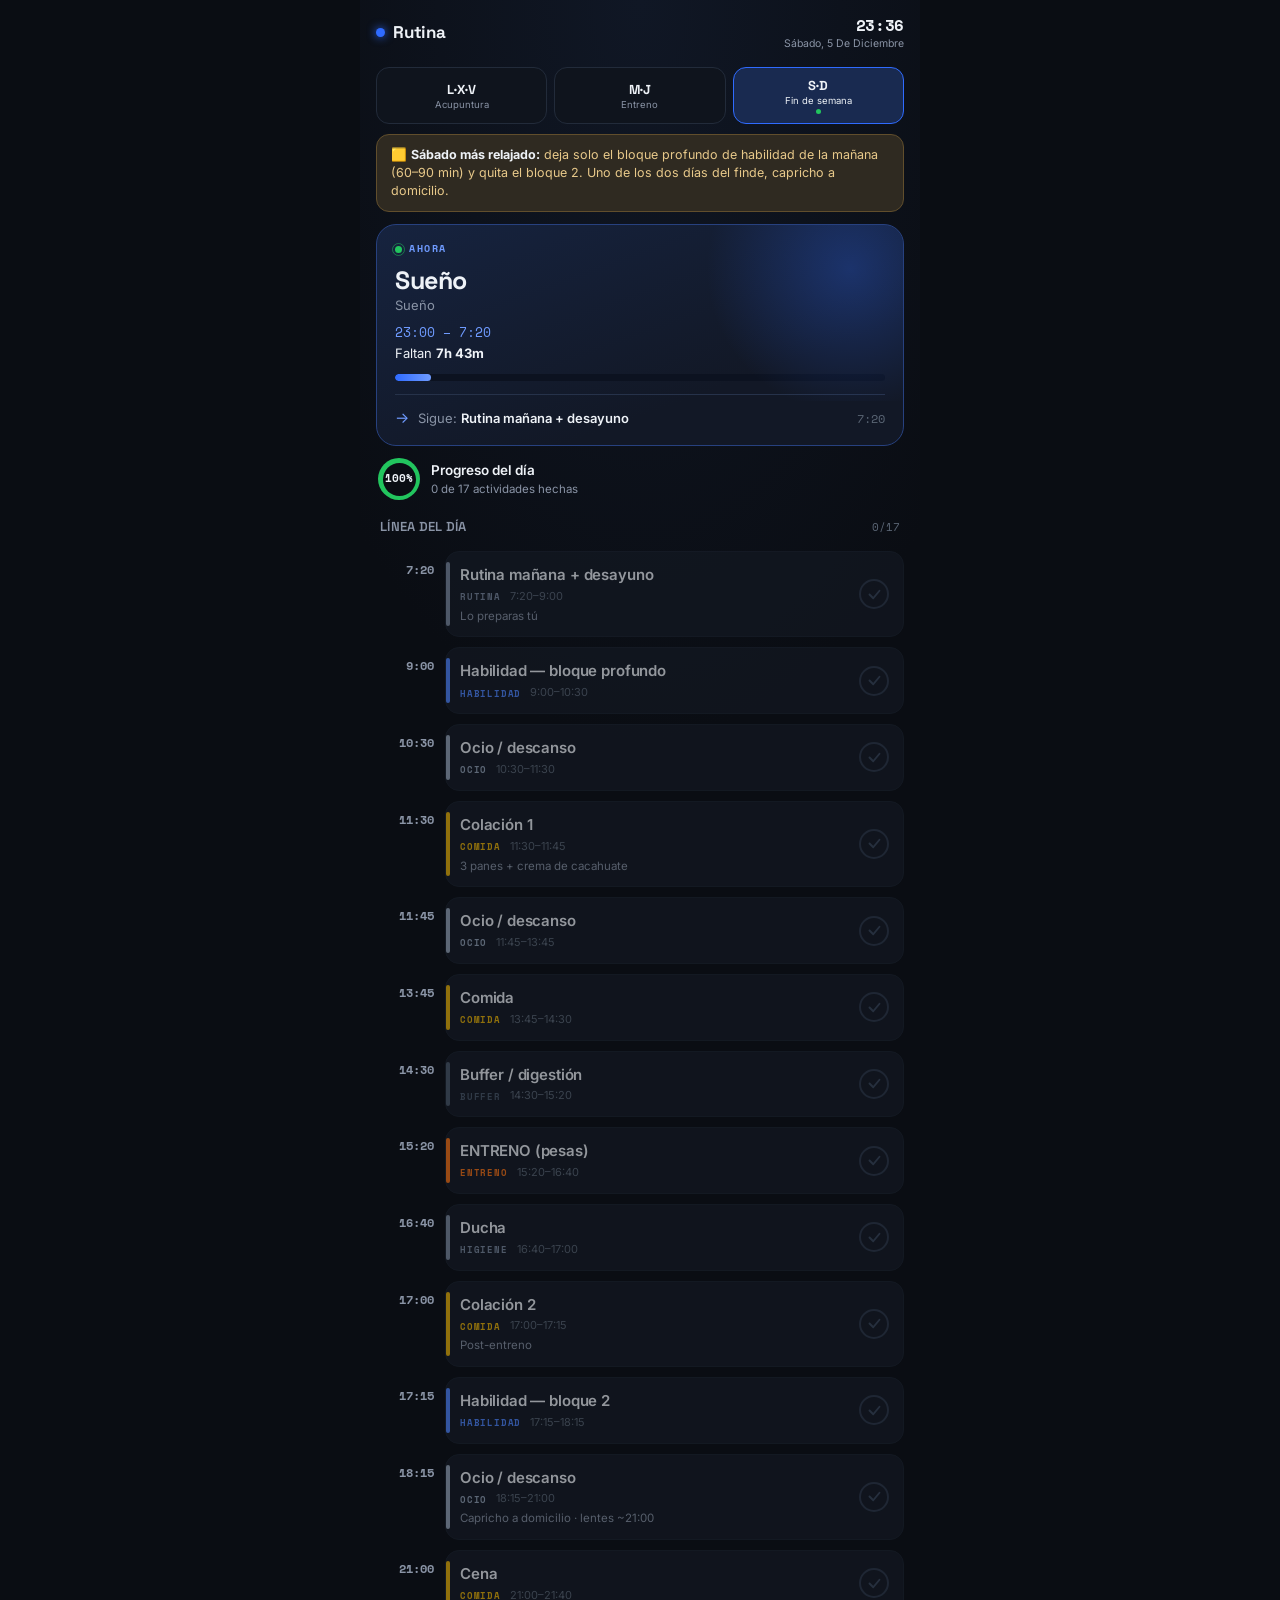
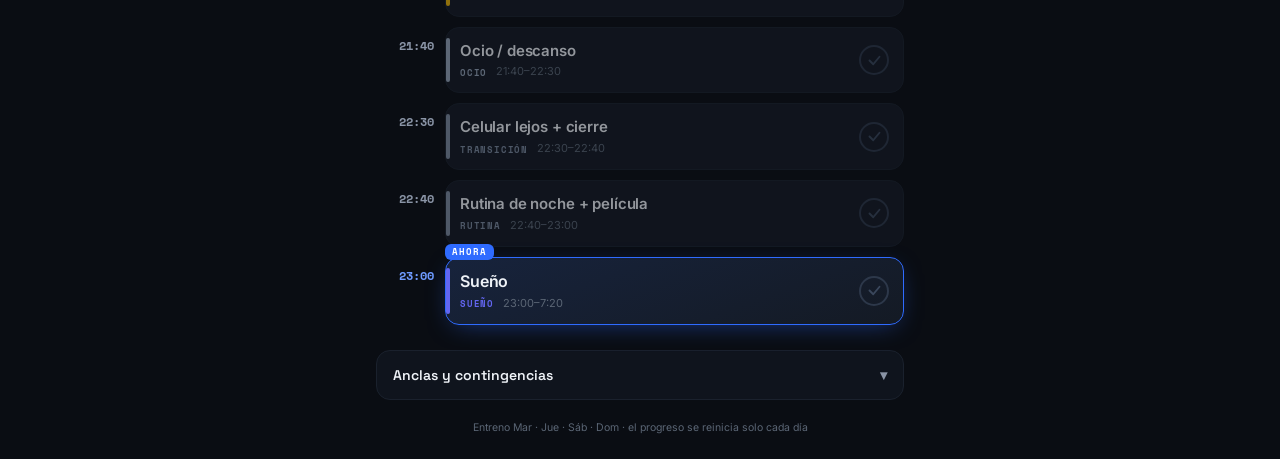
==== index.html @ c72812ec "Add files via upload" ====
<!DOCTYPE html>
<html lang="es">
<head>
<meta charset="UTF-8">
<meta name="viewport" content="width=device-width, initial-scale=1.0, viewport-fit=cover">
<title>Rutina de JP</title>
<link rel="manifest" href="manifest.json">
<meta name="theme-color" content="#0a0d13">
<meta name="apple-mobile-web-app-capable" content="yes">
<meta name="mobile-web-app-capable" content="yes">
<meta name="apple-mobile-web-app-status-bar-style" content="black-translucent">
<meta name="apple-mobile-web-app-title" content="Rutina">
<link rel="apple-touch-icon" href="icon-180.png">
<link rel="preconnect" href="https://fonts.googleapis.com">
<link rel="preconnect" href="https://fonts.gstatic.com" crossorigin>
<link href="https://fonts.googleapis.com/css2?family=Space+Grotesk:wght@500;600;700&family=Inter:wght@400;500;600;700&family=Space+Mono:wght@700&display=swap" rel="stylesheet">
<style>
  :root{
    --bg:#0a0d13; --bg2:#0c1017; --card:#141a24; --card2:#0f141d; --line:#222b3a; --line2:#1a212d;
    --txt:#eef2f7; --muted:#8a94a6; --faint:#5b6675;
    --blue:#2f6bff; --blue-soft:#6f9bff; --green:#22c55e; --amber:#f59e0b;
    --hab:#4f86ff; --ent:#f97316; --sal:#14b8a6; --com:#eab308;
    --rut:#7c8aa0; --oci:#94a3b8; --buf:#4a586b; --esc:#0ea5e9; --sue:#6366f1;
    --accent:var(--blue);
  }
  *{box-sizing:border-box;margin:0;padding:0;-webkit-tap-highlight-color:transparent}
  html,body{background:var(--bg)}
  body{
    font-family:'Inter',system-ui,-apple-system,sans-serif;color:var(--txt);
    line-height:1.45;-webkit-font-smoothing:antialiased;
    padding:env(safe-area-inset-top) 0 calc(24px + env(safe-area-inset-bottom));
    max-width:560px;margin:0 auto;min-height:100vh;
    background:radial-gradient(120% 60% at 50% 0%, #101725 0%, var(--bg) 60%);
  }
  .pad{padding:0 16px}

  header{padding:14px 16px 8px;display:flex;align-items:center;justify-content:space-between}
  .title{font-family:'Space Grotesk',sans-serif;font-weight:700;font-size:17px;letter-spacing:-.01em;display:flex;align-items:center;gap:8px}
  .title .mk{width:9px;height:9px;border-radius:50%;background:var(--blue);box-shadow:0 0 10px var(--blue)}
  .datebox{text-align:right}
  .datebox .clock{font-family:'Space Mono',monospace;font-size:16px;font-weight:700;letter-spacing:-.02em}
  .datebox .date{font-size:10.5px;color:var(--muted);text-transform:capitalize;margin-top:-1px}

  .tabs{display:flex;gap:7px;margin:8px 0 4px}
  .tab{flex:1;cursor:pointer;border:1px solid var(--line);background:var(--card2);color:var(--muted);
    border-radius:13px;padding:9px 6px;text-align:center;font-family:inherit;transition:.16s}
  .tab .d{font-family:'Space Grotesk',sans-serif;font-weight:700;font-size:13px;color:var(--txt)}
  .tab .f{font-size:9.5px;margin-top:1px;line-height:1.2}
  .tab[aria-selected="true"]{background:color-mix(in srgb,var(--accent) 20%,var(--card));border-color:var(--accent);color:var(--txt)}
  .tab:active{transform:scale(.97)}
  .todaydot{display:none;width:5px;height:5px;border-radius:50%;background:var(--green);margin:2px auto 0}
  .tab.is-today .todaydot{display:block}

  .hoybtn{display:none;width:100%;margin-top:8px;border:1px solid var(--accent);background:transparent;
    color:var(--blue-soft);border-radius:11px;padding:9px;font-family:inherit;font-weight:600;font-size:13px;cursor:pointer}
  .hoybtn.show{display:block}

  .hero{margin:12px 0 6px;background:linear-gradient(160deg,#16233f 0%,#121826 70%);
    border:1px solid color-mix(in srgb,var(--accent) 35%,var(--line));border-radius:20px;padding:17px 18px 16px;
    position:relative;overflow:hidden}
  .hero::before{content:'';position:absolute;top:-40%;right:-20%;width:60%;height:120%;
    background:radial-gradient(circle,color-mix(in srgb,var(--accent) 30%,transparent),transparent 70%);pointer-events:none}
  .hero .lab{font-family:'Space Mono',monospace;font-size:10px;font-weight:700;letter-spacing:.16em;color:var(--blue-soft);display:flex;align-items:center;gap:7px}
  .hero .lab .live{width:7px;height:7px;border-radius:50%;background:var(--green);position:relative}
  .hero .lab .live::after{content:'';position:absolute;inset:-3px;border-radius:50%;border:1.5px solid var(--green);opacity:.5;animation:pl 2s ease-out infinite}
  @keyframes pl{0%{transform:scale(.6);opacity:.6}100%{transform:scale(1.7);opacity:0}}
  .hero .act{font-family:'Space Grotesk',sans-serif;font-weight:700;font-size:25px;line-height:1.12;margin:9px 0 2px;letter-spacing:-.02em}
  .hero .sub{font-size:13px;color:var(--muted)}
  .hero .rng{font-family:'Space Mono',monospace;font-size:12.5px;color:var(--blue-soft);margin-top:9px}
  .hero .count{font-size:13px;color:var(--txt);margin-top:2px}
  .hero .count b{font-weight:700}
  .barwrap{height:7px;background:#0c1220;border-radius:6px;margin-top:12px;overflow:hidden}
  .bar{height:100%;background:linear-gradient(90deg,var(--blue),var(--blue-soft));border-radius:6px;width:0;transition:width .6s ease}
  .hero .next{margin-top:13px;padding-top:12px;border-top:1px solid #26324a;display:flex;align-items:center;gap:9px}
  .hero .next .ic{font-size:15px;color:var(--blue-soft)}
  .hero .next .txt{font-size:13px;color:var(--muted);flex:1}
  .hero .next .txt b{color:var(--txt);font-weight:600}
  .hero .next .nt{font-family:'Space Mono',monospace;font-size:12px;color:var(--faint)}

  .dayprog{display:flex;align-items:center;gap:11px;margin:12px 2px 4px}
  .dayprog .ring{--p:0;width:42px;height:42px;border-radius:50%;flex:none;
    background:conic-gradient(var(--green) calc(var(--p)*1%), #1a2130 0);display:grid;place-items:center}
  .dayprog .ring i{width:33px;height:33px;border-radius:50%;background:var(--bg);display:grid;place-items:center;
    font-family:'Space Mono',monospace;font-size:11px;font-weight:700;font-style:normal;color:var(--txt)}
  .dayprog .info .t{font-weight:600;font-size:13.5px}
  .dayprog .info .s{font-size:11.5px;color:var(--muted)}

  .sec{display:flex;align-items:center;justify-content:space-between;margin:18px 4px 9px}
  .sec h2{font-family:'Space Grotesk',sans-serif;font-size:13px;font-weight:600;letter-spacing:.02em;color:var(--muted);text-transform:uppercase}
  .sec .cnt{font-family:'Space Mono',monospace;font-size:11px;color:var(--faint)}

  .tl{position:relative;padding-left:6px}
  .item{display:grid;grid-template-columns:52px 1fr;gap:11px;align-items:stretch;position:relative}
  .item .tcol{text-align:right;padding-top:15px}
  .item .tcol .s{font-family:'Space Mono',monospace;font-size:12px;color:var(--muted);font-weight:700}
  .card{position:relative;background:var(--card);border:1px solid var(--line2);border-radius:14px;
    padding:12px 14px;margin:5px 0;display:flex;align-items:center;gap:12px;transition:.18s}
  .card .stripe{position:absolute;left:0;top:10px;bottom:10px;width:3.5px;border-radius:3px;background:var(--catc)}
  .card .body{flex:1;min-width:0}
  .card .a{font-weight:600;font-size:15px;letter-spacing:-.01em}
  .card .m{display:flex;gap:9px;align-items:center;margin-top:3px}
  .card .ty{font-family:'Space Mono',monospace;font-size:9px;font-weight:700;letter-spacing:.09em;text-transform:uppercase;color:var(--catc)}
  .card .du{font-size:11px;color:var(--faint)}
  .card .sb{font-size:11.5px;color:var(--muted);margin-top:3px}
  .chk{width:30px;height:30px;border-radius:50%;border:2px solid #2d384a;flex:none;cursor:pointer;
    display:grid;place-items:center;transition:.16s;background:transparent}
  .chk svg{width:15px;height:15px;stroke:#3a475c;fill:none;stroke-width:3;stroke-linecap:round;stroke-linejoin:round;transition:.16s}
  .chk:active{transform:scale(.88)}

  .item.past .card{opacity:.6}
  .item.current .card{border-color:var(--accent);background:linear-gradient(160deg,#17233c,var(--card));
    box-shadow:0 6px 26px -10px color-mix(in srgb,var(--accent) 60%,transparent)}
  .item.current .tcol .s{color:var(--blue-soft)}
  .item.current .card .a{font-size:16px}
  .item.done .chk{background:var(--green);border-color:var(--green)}
  .item.done .chk svg{stroke:#05230f}
  .item.done .card .a{color:var(--muted);text-decoration:line-through;text-decoration-color:#3a4658}
  .item.done .card{border-color:color-mix(in srgb,var(--green) 25%,var(--line2))}

  .badge-now{position:absolute;top:-8px;left:52px;transform:translateX(11px);
    font-family:'Space Mono',monospace;font-size:8.5px;font-weight:700;letter-spacing:.12em;
    color:#fff;background:var(--accent);padding:2px 7px;border-radius:6px;z-index:3}

  .note{display:none;background:color-mix(in srgb,var(--amber) 12%,var(--card));border:1px solid color-mix(in srgb,var(--amber) 30%,var(--line));
    border-radius:13px;padding:11px 14px;font-size:12.5px;color:#e8c98a;margin:10px 0 2px}
  .note b{color:var(--txt)}

  details{margin-top:20px;background:var(--card2);border:1px solid var(--line2);border-radius:14px;overflow:hidden}
  summary{cursor:pointer;padding:14px 16px;font-family:'Space Grotesk',sans-serif;font-weight:600;font-size:14px;
    list-style:none;display:flex;justify-content:space-between;align-items:center}
  summary::-webkit-details-marker{display:none}
  summary .cr{color:var(--muted);transition:.2s}
  details[open] summary .cr{transform:rotate(180deg)}
  .rb{padding:2px 16px 16px;border-top:1px solid var(--line2)}
  .rb h4{font-size:11px;text-transform:uppercase;letter-spacing:.05em;color:var(--faint);margin:13px 0 7px}
  .rb li{font-size:12.5px;color:var(--muted);margin:0 0 6px 15px;line-height:1.5}
  .rb li b{color:var(--txt);font-weight:600}
  .legend{display:flex;flex-wrap:wrap;gap:7px 13px;padding:12px 2px 2px}
  .legend span{display:flex;align-items:center;gap:6px;font-size:11px;color:var(--muted)}
  .legend i{width:9px;height:9px;border-radius:3px}

  footer{text-align:center;color:var(--faint);font-size:10.5px;margin-top:20px;padding:0 16px}

  @media(prefers-reduced-motion:reduce){*{animation:none!important;transition:none!important}}
</style>
</head>
<body>

<header>
  <div class="title"><span class="mk"></span>Rutina</div>
  <div class="datebox"><div class="clock" id="clock">--:--</div><div class="date" id="date">—</div></div>
</header>

<div class="pad">
  <div class="tabs" id="tabs"></div>
  <button class="hoybtn" id="hoybtn">← Volver a hoy</button>

  <div class="note" id="note">🟨 <b>Sábado más relajado:</b> deja solo el bloque profundo de habilidad de la mañana (60–90 min) y quita el bloque 2. Uno de los dos días del finde, capricho a domicilio.</div>

  <div class="hero" id="hero">
    <div class="lab"><span class="live"></span> AHORA</div>
    <div class="act" id="hAct">—</div>
    <div class="sub" id="hSub"></div>
    <div class="rng" id="hRng"></div>
    <div class="count" id="hCount"></div>
    <div class="barwrap"><div class="bar" id="hBar"></div></div>
    <div class="next" id="hNext"><span class="ic">→</span><div class="txt"></div><div class="nt"></div></div>
  </div>

  <div class="dayprog" id="dayprog">
    <div class="ring" id="dpRing"><i id="dpPct">0%</i></div>
    <div class="info"><div class="t" id="dpTitle">Progreso del día</div><div class="s" id="dpSub"></div></div>
  </div>

  <div class="sec"><h2>Línea del día</h2><span class="cnt" id="secCnt"></span></div>
  <div class="tl" id="tl"></div>

  <details>
    <summary>Anclas y contingencias <span class="cr">▾</span></summary>
    <div class="rb">
      <h4>Anclas duras</h4>
      <ul>
        <li>Despertar <b>7:20</b> · Dormido <b>~23:00</b></li>
        <li>Fisio <b>L–V 15:00</b> · Acupuntura <b>L/X/V ~17–19:30</b></li>
        <li><b>Lunes al despertar:</b> pesaje en ayunas antes del agua → Excel</li>
        <li>Lentes rojos ~21:00 · celular lejos 22:30</li>
      </ul>
      <h4>Si algo sale mal</h4>
      <ul>
        <li><b>Tarde 30 min:</b> recorta ocio, nunca el bloque profundo.</li>
        <li><b>Algo se alarga:</b> buffers → ocio → jamás comida ni sueño.</li>
        <li><b>Pierdes 1 h:</b> salva comidas, fisio/acupuntura y 60 min de habilidad.</li>
        <li><b>Muy cansado:</b> anclas + comidas + 1 bloque corto; el entreno se salta, la fisio no.</li>
      </ul>
      <div class="legend" id="legend"></div>
    </div>
  </details>

  <footer>Entreno Mar · Jue · Sáb · Dom · el progreso se reinicia solo cada día</footer>
</div>

<script>
const CAT={
  rutina:{c:'var(--rut)',l:'Rutina'}, higiene:{c:'var(--rut)',l:'Higiene'},
  comida:{c:'var(--com)',l:'Comida'}, habilidad:{c:'var(--hab)',l:'Habilidad'},
  fisica:{c:'var(--sal)',l:'Físico'}, fisio:{c:'var(--sal)',l:'Fisio'},
  salud:{c:'var(--sal)',l:'Salud'}, traslado:{c:'var(--sal)',l:'Traslado'},
  entreno:{c:'var(--ent)',l:'Entreno'}, ocio:{c:'var(--oci)',l:'Ocio'},
  buffer:{c:'var(--buf)',l:'Buffer'}, escuela:{c:'var(--esc)',l:'Escuela'},
  transicion:{c:'var(--rut)',l:'Transición'}, sueno:{c:'var(--sue)',l:'Sueño'}
};
const LEG=['habilidad','entreno','fisio','comida','ocio','rutina','sueno'];

const DAYS={
 A:{label:'L·X·V',focus:'Acupuntura',accent:'#2f6bff',wd:[1,3,5],blocks:[
   ['7:20','7:30','Bloque 1 mañana','rutina','Ropa, agua, pastilla, gotas'],
   ['7:30','7:40','Baño','rutina','Dientes, necesidades'],
   ['7:40','8:20','Creatina + desayuno','comida'],
   ['8:20','8:50','Ducha + aseo','higiene'],
   ['8:50','9:00','Buffer de arranque','buffer'],
   ['9:00','10:30','Habilidad — bloque profundo','habilidad','Tu mejor hora mental'],
   ['10:30','10:45','Caminadora + agua','fisica'],
   ['10:45','11:30','Habilidad — bloque 2 / escuela','habilidad'],
   ['11:30','11:45','Colación 1','comida','3 panes + crema de cacahuate'],
   ['11:45','13:00','Escuela · o Ocio','escuela'],
   ['13:00','14:45','Ocio / descanso','ocio'],
   ['14:45','15:00','Buffer / prep fisio','buffer'],
   ['15:00','16:00','Fisioterapia','fisio'],
   ['16:00','16:40','Comida principal','comida','Antes de salir'],
   ['16:40','17:00','Buffer / prep salida','buffer'],
   ['17:00','18:00','Traslado ida','traslado'],
   ['18:00','18:30','Acupuntura','salud'],
   ['18:30','19:30','Traslado regreso','traslado'],
   ['19:30','19:45','Colación 2','comida','Post-acupuntura'],
   ['19:45','21:00','Ocio / descanso','ocio'],
   ['21:00','21:40','Cena','comida','Lentes rojos ~21:00'],
   ['21:40','22:30','Ocio / descanso','ocio'],
   ['22:30','22:40','Celular lejos + cierre','transicion'],
   ['22:40','23:00','Rutina de noche + película','rutina'],
   ['23:00','7:20','Sueño','sueno'],
 ]},
 B:{label:'M·J',focus:'Entreno',accent:'#2f6bff',wd:[2,4],blocks:[
   ['7:20','7:30','Bloque 1 mañana','rutina','Ropa, agua, pastilla, gotas'],
   ['7:30','7:40','Baño','rutina','Dientes, necesidades'],
   ['7:40','8:20','Creatina + desayuno','comida'],
   ['8:20','8:50','Ducha + aseo','higiene'],
   ['8:50','9:00','Buffer de arranque','buffer'],
   ['9:00','10:30','Habilidad — bloque profundo','habilidad','Tu mejor hora mental'],
   ['10:30','11:30','Ocio / descanso','ocio'],
   ['11:30','11:45','Colación 1','comida','3 panes + crema de cacahuate'],
   ['11:45','13:00','Escuela · o Ocio','escuela'],
   ['13:00','14:45','Ocio / descanso','ocio'],
   ['14:45','15:00','Buffer / prep fisio','buffer'],
   ['15:00','16:00','Fisioterapia','fisio'],
   ['16:00','16:40','Comida principal','comida'],
   ['16:40','17:20','Buffer / digestión','buffer','Gap pre-entreno'],
   ['17:20','18:40','ENTRENO (pesas)','entreno'],
   ['18:40','19:00','Ducha post-entreno','higiene'],
   ['19:00','19:15','Colación 2','comida','Post-entreno'],
   ['19:15','20:15','Habilidad — bloque 2','habilidad'],
   ['20:15','21:00','Ocio / descanso','ocio','Lentes rojos ~21:00'],
   ['21:00','21:40','Cena','comida'],
   ['21:40','22:30','Ocio / descanso','ocio'],
   ['22:30','22:40','Celular lejos + cierre','transicion'],
   ['22:40','23:00','Rutina de noche + película','rutina'],
   ['23:00','7:20','Sueño','sueno'],
 ]},
 C:{label:'S·D',focus:'Fin de semana',accent:'#2f6bff',wd:[6,0],blocks:[
   ['7:20','9:00','Rutina mañana + desayuno','rutina','Lo preparas tú'],
   ['9:00','10:30','Habilidad — bloque profundo','habilidad'],
   ['10:30','11:30','Ocio / descanso','ocio'],
   ['11:30','11:45','Colación 1','comida','3 panes + crema de cacahuate'],
   ['11:45','13:45','Ocio / descanso','ocio'],
   ['13:45','14:30','Comida','comida'],
   ['14:30','15:20','Buffer / digestión','buffer'],
   ['15:20','16:40','ENTRENO (pesas)','entreno'],
   ['16:40','17:00','Ducha','higiene'],
   ['17:00','17:15','Colación 2','comida','Post-entreno'],
   ['17:15','18:15','Habilidad — bloque 2','habilidad'],
   ['18:15','21:00','Ocio / descanso','ocio','Capricho a domicilio · lentes ~21:00'],
   ['21:00','21:40','Cena','comida'],
   ['21:40','22:30','Ocio / descanso','ocio'],
   ['22:30','22:40','Celular lejos + cierre','transicion'],
   ['22:40','23:00','Rutina de noche + película','rutina'],
   ['23:00','7:20','Sueño','sueno'],
 ]},
};

const $=s=>document.querySelector(s);
const toMin=t=>{const[h,m]=t.split(':').map(Number);return h*60+m;};
const pad=n=>String(n).padStart(2,'0');
function dateKey(){const n=new Date();return n.getFullYear()+'-'+pad(n.getMonth()+1)+'-'+pad(n.getDate());}
function todayType(){const wd=new Date().getDay();for(const k in DAYS)if(DAYS[k].wd.includes(wd))return k;return 'A';}

let activeType=todayType();
let done=loadDone();

function loadDone(){
  try{const raw=localStorage.getItem('rutina_done');if(!raw)return{d:dateKey(),set:{}};
    const o=JSON.parse(raw);if(o.d!==dateKey())return{d:dateKey(),set:{}};return o;}
  catch(e){return{d:dateKey(),set:{}};}
}
function saveDone(){try{localStorage.setItem('rutina_done',JSON.stringify(done));}catch(e){}}
function isDone(i){return done.d===dateKey()&&done.set[activeType]&&done.set[activeType].includes(i);}
function toggle(i){
  if(activeType!==todayType())return;
  if(done.d!==dateKey())done={d:dateKey(),set:{}};
  if(!done.set[activeType])done.set[activeType]=[];
  const a=done.set[activeType],p=a.indexOf(i);
  if(p>-1)a.splice(p,1);else a.push(i);
  saveDone();render();
}

function nowMin(){const n=new Date();return n.getHours()*60+n.getMinutes()+n.getSeconds()/60;}
function curIdx(blocks){
  const now=nowMin();
  for(let i=0;i<blocks.length;i++){
    let s=toMin(blocks[i][0]),e=toMin(blocks[i][1]);
    if(e<=s){if(now>=s||now<e)return i;}
    else if(now>=s&&now<e)return i;
  }return -1;
}
function durTxt(mins){
  mins=Math.max(0,Math.round(mins));
  const h=Math.floor(mins/60),m=mins%60;
  if(h>0)return `${h}h ${pad(m)}m`;return `${m} min`;
}

const tabsEl=$('#tabs');
Object.entries(DAYS).forEach(([k,d])=>{
  const b=document.createElement('button');
  b.className='tab'+(k===todayType()?' is-today':'');
  b.setAttribute('role','tab');b.dataset.k=k;
  b.innerHTML=`<div class="d">${d.label}</div><div class="f">${d.focus}</div><div class="todaydot"></div>`;
  b.onclick=()=>{activeType=k;render();};
  tabsEl.appendChild(b);
});
$('#hoybtn').onclick=()=>{activeType=todayType();render();};
const legEl=$('#legend');
LEG.forEach(c=>{const s=document.createElement('span');s.innerHTML=`<i style="background:${CAT[c].c}"></i>${CAT[c].l}`;legEl.appendChild(s);});

function render(){
  const d=DAYS[activeType];
  document.documentElement.style.setProperty('--accent',d.accent);
  document.querySelectorAll('.tab').forEach(t=>t.setAttribute('aria-selected',t.dataset.k===activeType));
  $('#note').style.display=activeType==='C'?'block':'none';
  $('#hoybtn').classList.toggle('show',activeType!==todayType());

  const isToday=activeType===todayType();
  const cur=isToday?curIdx(d.blocks):-1;

  if(cur>-1){
    const b=d.blocks[cur];const s=toMin(b[0]),e=toMin(b[1]);
    let end=e; if(e<=s)end=e+1440; let now=nowMin(); if(now<s)now+=1440;
    const left=end-now, total=end-s, prog=Math.min(100,Math.max(0,(now-s)/total*100));
    $('#hAct').textContent=b[2];
    $('#hSub').textContent=b[4]||CAT[b[3]].l;
    $('#hRng').textContent=`${b[0]} – ${b[1]}`;
    $('#hCount').innerHTML=`Faltan <b>${durTxt(left)}</b>`;
    $('#hBar').style.width=prog+'%';
    const nx=d.blocks[cur+1]||d.blocks[0];
    $('#hNext').querySelector('.txt').innerHTML=`Sigue: <b>${nx[2]}</b>`;
    $('#hNext').querySelector('.nt').textContent=nx[0];
  } else {
    $('#hAct').textContent='Vista previa';
    $('#hSub').textContent='Estás viendo otro día';
    $('#hRng').textContent='';$('#hCount').textContent='';$('#hBar').style.width='0%';
    $('#hNext').querySelector('.txt').innerHTML=`Toca <b>Volver a hoy</b> para tu día actual`;
    $('#hNext').querySelector('.nt').textContent='';
  }

  const wake=toMin('7:20'),sleep=toMin('23:00');
  let elapsed=0;
  if(isToday){const nm=nowMin();elapsed=nm<wake?0:nm>sleep?100:(nm-wake)/(sleep-wake)*100;}
  const doneArr=(isToday&&done.set[activeType])?done.set[activeType]:[];
  const total=d.blocks.length;
  $('#dpRing').style.setProperty('--p',Math.round(elapsed));
  $('#dpPct').textContent=Math.round(elapsed)+'%';
  if(isToday){
    $('#dpTitle').textContent='Progreso del día';
    $('#dpSub').textContent=`${doneArr.length} de ${total} actividades hechas`;
    $('#dayprog').style.display='flex';
  } else {$('#dayprog').style.display='none';}

  $('#secCnt').textContent=isToday?`${doneArr.length}/${total}`:'';
  const tl=$('#tl');tl.innerHTML='';
  d.blocks.forEach((b,i)=>{
    const [s,e,act,cat,sub]=b;
    const it=document.createElement('div');
    const cls=['item'];
    if(cur===i)cls.push('current');
    if(cur>-1&&i<cur)cls.push('past');
    if(isToday&&isDone(i))cls.push('done');
    it.className=cls.join(' ');
    const checkHtml=isToday?`<button class="chk" aria-label="Completar" onclick="toggle(${i})"><svg viewBox="0 0 24 24"><polyline points="4 12 10 18 20 6"/></svg></button>`:'';
    it.innerHTML=`
      ${cur===i?'<span class="badge-now">AHORA</span>':''}
      <div class="tcol"><div class="s">${s}</div></div>
      <div class="card" style="--catc:${CAT[cat].c}">
        <span class="stripe"></span>
        <div class="body">
          <div class="a">${act}</div>
          <div class="m"><span class="ty">${CAT[cat].l}</span><span class="du">${s}–${e}</span></div>
          ${sub?`<div class="sb">${sub}</div>`:''}
        </div>
        ${checkHtml}
      </div>`;
    tl.appendChild(it);
  });
}

function tick(){
  const n=new Date();
  $('#clock').textContent=pad(n.getHours())+':'+pad(n.getMinutes());
  $('#date').textContent=n.toLocaleDateString('es-MX',{weekday:'long',day:'numeric',month:'long'});
  if(activeType===todayType())render();
}
render();tick();
setInterval(tick,15000);

setTimeout(()=>{const c=document.querySelector('.item.current');if(c)c.scrollIntoView({block:'center',behavior:'smooth'});},500);

if('serviceWorker' in navigator){
  window.addEventListener('load',()=>navigator.serviceWorker.register('sw.js').catch(()=>{}));
}
</script>
</body>
</html>
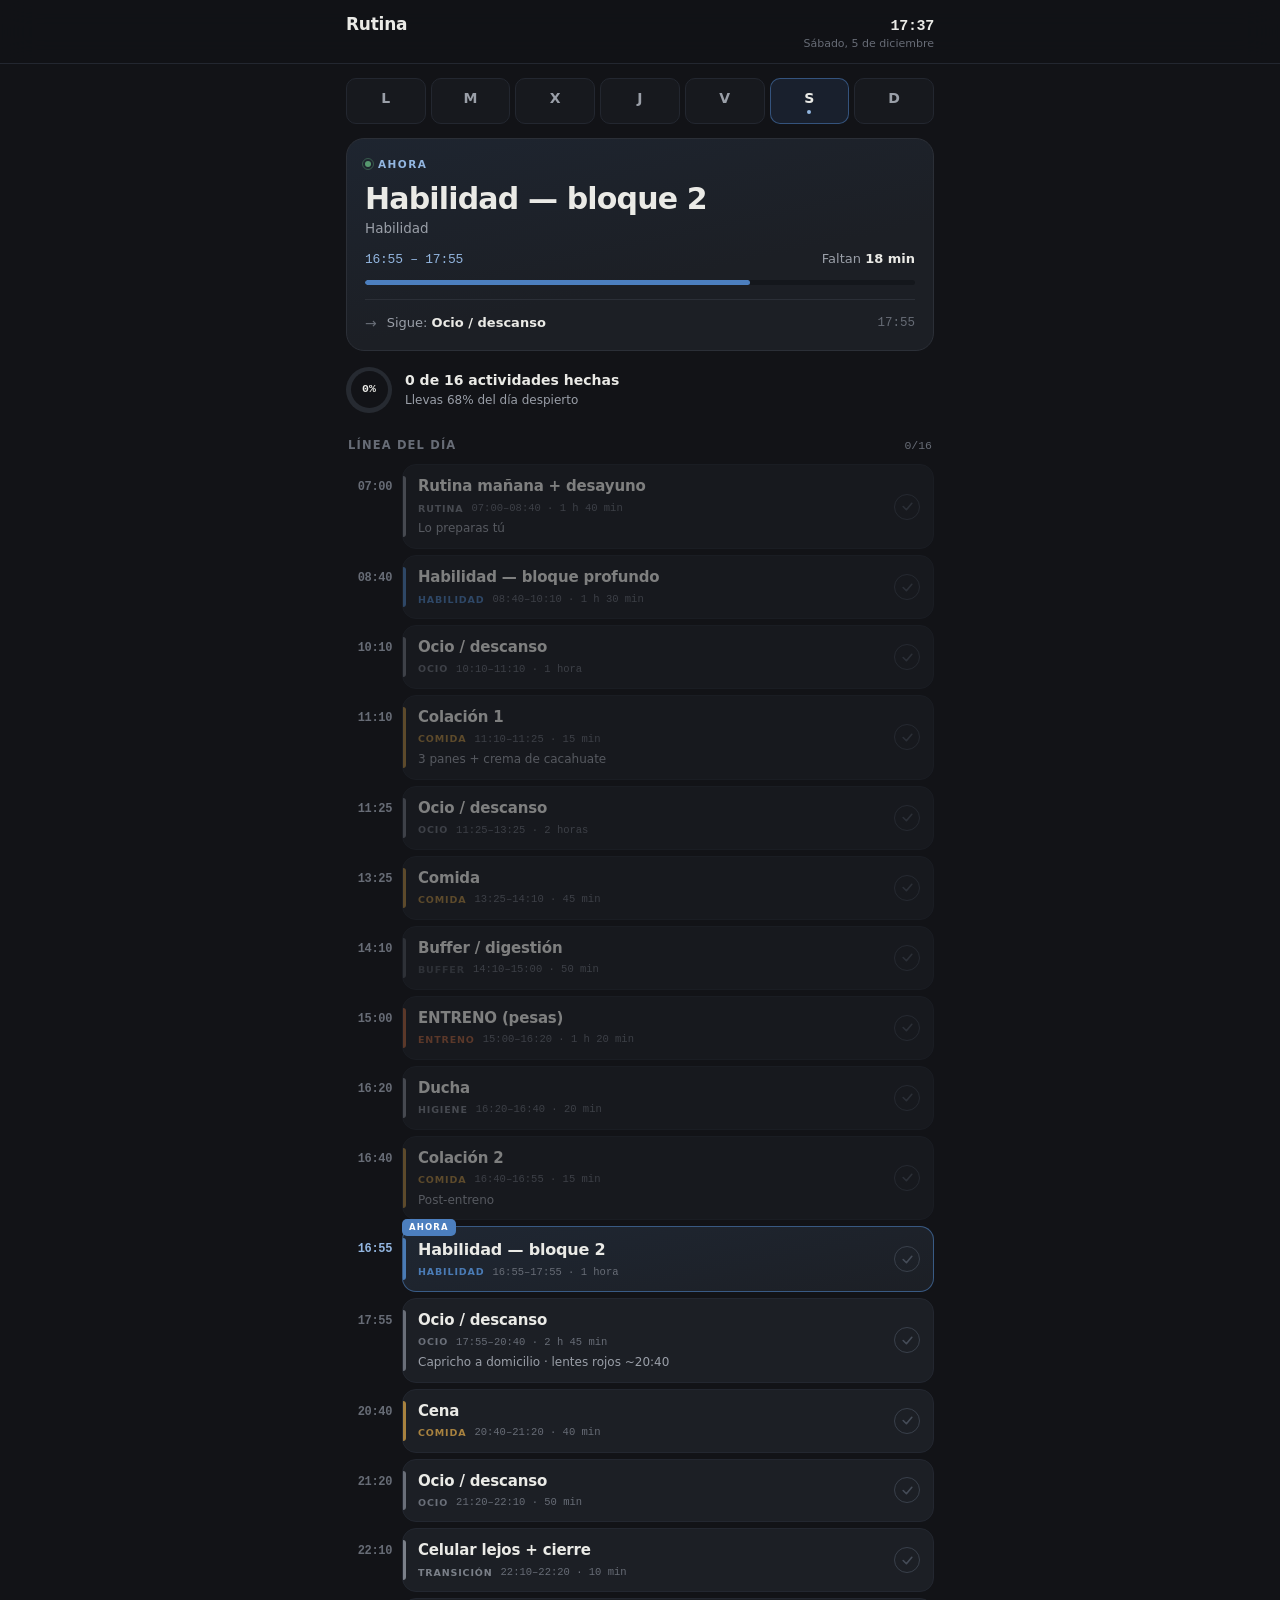
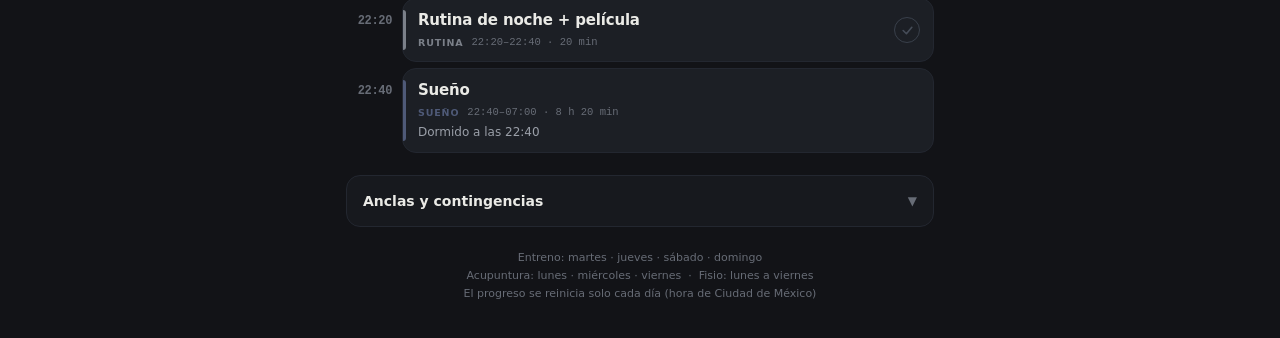
==== commit 97432430: "Rediseño completo: nuevos horarios de escuela, fisio, acupuntura y sueño Rutina: - Se pasa de 3 tipo" ====
--- a/index.html
+++ b/index.html
@@ -2,427 +2,97 @@
 <html lang="es">
 <head>
 <meta charset="UTF-8">
-<meta name="viewport" content="width=device-width, initial-scale=1.0, viewport-fit=cover">
+<meta name="viewport" content="width=device-width, initial-scale=1, viewport-fit=cover">
 <title>Rutina de JP</title>
+<meta name="description" content="Rutina diaria de JP">
 <link rel="manifest" href="manifest.json">
-<meta name="theme-color" content="#0a0d13">
+<meta name="theme-color" content="#121317">
 <meta name="apple-mobile-web-app-capable" content="yes">
 <meta name="mobile-web-app-capable" content="yes">
 <meta name="apple-mobile-web-app-status-bar-style" content="black-translucent">
 <meta name="apple-mobile-web-app-title" content="Rutina">
 <link rel="apple-touch-icon" href="icon-180.png">
-<link rel="preconnect" href="https://fonts.googleapis.com">
-<link rel="preconnect" href="https://fonts.gstatic.com" crossorigin>
-<link href="https://fonts.googleapis.com/css2?family=Space+Grotesk:wght@500;600;700&family=Inter:wght@400;500;600;700&family=Space+Mono:wght@700&display=swap" rel="stylesheet">
-<style>
-  :root{
-    --bg:#0a0d13; --bg2:#0c1017; --card:#141a24; --card2:#0f141d; --line:#222b3a; --line2:#1a212d;
-    --txt:#eef2f7; --muted:#8a94a6; --faint:#5b6675;
-    --blue:#2f6bff; --blue-soft:#6f9bff; --green:#22c55e; --amber:#f59e0b;
-    --hab:#4f86ff; --ent:#f97316; --sal:#14b8a6; --com:#eab308;
-    --rut:#7c8aa0; --oci:#94a3b8; --buf:#4a586b; --esc:#0ea5e9; --sue:#6366f1;
-    --accent:var(--blue);
-  }
-  *{box-sizing:border-box;margin:0;padding:0;-webkit-tap-highlight-color:transparent}
-  html,body{background:var(--bg)}
-  body{
-    font-family:'Inter',system-ui,-apple-system,sans-serif;color:var(--txt);
-    line-height:1.45;-webkit-font-smoothing:antialiased;
-    padding:env(safe-area-inset-top) 0 calc(24px + env(safe-area-inset-bottom));
-    max-width:560px;margin:0 auto;min-height:100vh;
-    background:radial-gradient(120% 60% at 50% 0%, #101725 0%, var(--bg) 60%);
-  }
-  .pad{padding:0 16px}
-
-  header{padding:14px 16px 8px;display:flex;align-items:center;justify-content:space-between}
-  .title{font-family:'Space Grotesk',sans-serif;font-weight:700;font-size:17px;letter-spacing:-.01em;display:flex;align-items:center;gap:8px}
-  .title .mk{width:9px;height:9px;border-radius:50%;background:var(--blue);box-shadow:0 0 10px var(--blue)}
-  .datebox{text-align:right}
-  .datebox .clock{font-family:'Space Mono',monospace;font-size:16px;font-weight:700;letter-spacing:-.02em}
-  .datebox .date{font-size:10.5px;color:var(--muted);text-transform:capitalize;margin-top:-1px}
-
-  .tabs{display:flex;gap:7px;margin:8px 0 4px}
-  .tab{flex:1;cursor:pointer;border:1px solid var(--line);background:var(--card2);color:var(--muted);
-    border-radius:13px;padding:9px 6px;text-align:center;font-family:inherit;transition:.16s}
-  .tab .d{font-family:'Space Grotesk',sans-serif;font-weight:700;font-size:13px;color:var(--txt)}
-  .tab .f{font-size:9.5px;margin-top:1px;line-height:1.2}
-  .tab[aria-selected="true"]{background:color-mix(in srgb,var(--accent) 20%,var(--card));border-color:var(--accent);color:var(--txt)}
-  .tab:active{transform:scale(.97)}
-  .todaydot{display:none;width:5px;height:5px;border-radius:50%;background:var(--green);margin:2px auto 0}
-  .tab.is-today .todaydot{display:block}
-
-  .hoybtn{display:none;width:100%;margin-top:8px;border:1px solid var(--accent);background:transparent;
-    color:var(--blue-soft);border-radius:11px;padding:9px;font-family:inherit;font-weight:600;font-size:13px;cursor:pointer}
-  .hoybtn.show{display:block}
-
-  .hero{margin:12px 0 6px;background:linear-gradient(160deg,#16233f 0%,#121826 70%);
-    border:1px solid color-mix(in srgb,var(--accent) 35%,var(--line));border-radius:20px;padding:17px 18px 16px;
-    position:relative;overflow:hidden}
-  .hero::before{content:'';position:absolute;top:-40%;right:-20%;width:60%;height:120%;
-    background:radial-gradient(circle,color-mix(in srgb,var(--accent) 30%,transparent),transparent 70%);pointer-events:none}
-  .hero .lab{font-family:'Space Mono',monospace;font-size:10px;font-weight:700;letter-spacing:.16em;color:var(--blue-soft);display:flex;align-items:center;gap:7px}
-  .hero .lab .live{width:7px;height:7px;border-radius:50%;background:var(--green);position:relative}
-  .hero .lab .live::after{content:'';position:absolute;inset:-3px;border-radius:50%;border:1.5px solid var(--green);opacity:.5;animation:pl 2s ease-out infinite}
-  @keyframes pl{0%{transform:scale(.6);opacity:.6}100%{transform:scale(1.7);opacity:0}}
-  .hero .act{font-family:'Space Grotesk',sans-serif;font-weight:700;font-size:25px;line-height:1.12;margin:9px 0 2px;letter-spacing:-.02em}
-  .hero .sub{font-size:13px;color:var(--muted)}
-  .hero .rng{font-family:'Space Mono',monospace;font-size:12.5px;color:var(--blue-soft);margin-top:9px}
-  .hero .count{font-size:13px;color:var(--txt);margin-top:2px}
-  .hero .count b{font-weight:700}
-  .barwrap{height:7px;background:#0c1220;border-radius:6px;margin-top:12px;overflow:hidden}
-  .bar{height:100%;background:linear-gradient(90deg,var(--blue),var(--blue-soft));border-radius:6px;width:0;transition:width .6s ease}
-  .hero .next{margin-top:13px;padding-top:12px;border-top:1px solid #26324a;display:flex;align-items:center;gap:9px}
-  .hero .next .ic{font-size:15px;color:var(--blue-soft)}
-  .hero .next .txt{font-size:13px;color:var(--muted);flex:1}
-  .hero .next .txt b{color:var(--txt);font-weight:600}
-  .hero .next .nt{font-family:'Space Mono',monospace;font-size:12px;color:var(--faint)}
-
-  .dayprog{display:flex;align-items:center;gap:11px;margin:12px 2px 4px}
-  .dayprog .ring{--p:0;width:42px;height:42px;border-radius:50%;flex:none;
-    background:conic-gradient(var(--green) calc(var(--p)*1%), #1a2130 0);display:grid;place-items:center}
-  .dayprog .ring i{width:33px;height:33px;border-radius:50%;background:var(--bg);display:grid;place-items:center;
-    font-family:'Space Mono',monospace;font-size:11px;font-weight:700;font-style:normal;color:var(--txt)}
-  .dayprog .info .t{font-weight:600;font-size:13.5px}
-  .dayprog .info .s{font-size:11.5px;color:var(--muted)}
-
-  .sec{display:flex;align-items:center;justify-content:space-between;margin:18px 4px 9px}
-  .sec h2{font-family:'Space Grotesk',sans-serif;font-size:13px;font-weight:600;letter-spacing:.02em;color:var(--muted);text-transform:uppercase}
-  .sec .cnt{font-family:'Space Mono',monospace;font-size:11px;color:var(--faint)}
-
-  .tl{position:relative;padding-left:6px}
-  .item{display:grid;grid-template-columns:52px 1fr;gap:11px;align-items:stretch;position:relative}
-  .item .tcol{text-align:right;padding-top:15px}
-  .item .tcol .s{font-family:'Space Mono',monospace;font-size:12px;color:var(--muted);font-weight:700}
-  .card{position:relative;background:var(--card);border:1px solid var(--line2);border-radius:14px;
-    padding:12px 14px;margin:5px 0;display:flex;align-items:center;gap:12px;transition:.18s}
-  .card .stripe{position:absolute;left:0;top:10px;bottom:10px;width:3.5px;border-radius:3px;background:var(--catc)}
-  .card .body{flex:1;min-width:0}
-  .card .a{font-weight:600;font-size:15px;letter-spacing:-.01em}
-  .card .m{display:flex;gap:9px;align-items:center;margin-top:3px}
-  .card .ty{font-family:'Space Mono',monospace;font-size:9px;font-weight:700;letter-spacing:.09em;text-transform:uppercase;color:var(--catc)}
-  .card .du{font-size:11px;color:var(--faint)}
-  .card .sb{font-size:11.5px;color:var(--muted);margin-top:3px}
-  .chk{width:30px;height:30px;border-radius:50%;border:2px solid #2d384a;flex:none;cursor:pointer;
-    display:grid;place-items:center;transition:.16s;background:transparent}
-  .chk svg{width:15px;height:15px;stroke:#3a475c;fill:none;stroke-width:3;stroke-linecap:round;stroke-linejoin:round;transition:.16s}
-  .chk:active{transform:scale(.88)}
-
-  .item.past .card{opacity:.6}
-  .item.current .card{border-color:var(--accent);background:linear-gradient(160deg,#17233c,var(--card));
-    box-shadow:0 6px 26px -10px color-mix(in srgb,var(--accent) 60%,transparent)}
-  .item.current .tcol .s{color:var(--blue-soft)}
-  .item.current .card .a{font-size:16px}
-  .item.done .chk{background:var(--green);border-color:var(--green)}
-  .item.done .chk svg{stroke:#05230f}
-  .item.done .card .a{color:var(--muted);text-decoration:line-through;text-decoration-color:#3a4658}
-  .item.done .card{border-color:color-mix(in srgb,var(--green) 25%,var(--line2))}
-
-  .badge-now{position:absolute;top:-8px;left:52px;transform:translateX(11px);
-    font-family:'Space Mono',monospace;font-size:8.5px;font-weight:700;letter-spacing:.12em;
-    color:#fff;background:var(--accent);padding:2px 7px;border-radius:6px;z-index:3}
-
-  .note{display:none;background:color-mix(in srgb,var(--amber) 12%,var(--card));border:1px solid color-mix(in srgb,var(--amber) 30%,var(--line));
-    border-radius:13px;padding:11px 14px;font-size:12.5px;color:#e8c98a;margin:10px 0 2px}
-  .note b{color:var(--txt)}
-
-  details{margin-top:20px;background:var(--card2);border:1px solid var(--line2);border-radius:14px;overflow:hidden}
-  summary{cursor:pointer;padding:14px 16px;font-family:'Space Grotesk',sans-serif;font-weight:600;font-size:14px;
-    list-style:none;display:flex;justify-content:space-between;align-items:center}
-  summary::-webkit-details-marker{display:none}
-  summary .cr{color:var(--muted);transition:.2s}
-  details[open] summary .cr{transform:rotate(180deg)}
-  .rb{padding:2px 16px 16px;border-top:1px solid var(--line2)}
-  .rb h4{font-size:11px;text-transform:uppercase;letter-spacing:.05em;color:var(--faint);margin:13px 0 7px}
-  .rb li{font-size:12.5px;color:var(--muted);margin:0 0 6px 15px;line-height:1.5}
-  .rb li b{color:var(--txt);font-weight:600}
-  .legend{display:flex;flex-wrap:wrap;gap:7px 13px;padding:12px 2px 2px}
-  .legend span{display:flex;align-items:center;gap:6px;font-size:11px;color:var(--muted)}
-  .legend i{width:9px;height:9px;border-radius:3px}
-
-  footer{text-align:center;color:var(--faint);font-size:10.5px;margin-top:20px;padding:0 16px}
-
-  @media(prefers-reduced-motion:reduce){*{animation:none!important;transition:none!important}}
-</style>
+<link rel="stylesheet" href="styles.css">
 </head>
 <body>
 
-<header>
-  <div class="title"><span class="mk"></span>Rutina</div>
-  <div class="datebox"><div class="clock" id="clock">--:--</div><div class="date" id="date">—</div></div>
+<header class="top">
+  <div class="top-in">
+    <div class="brand">Rutina <span id="focoDia"></span></div>
+    <div class="stamp">
+      <div class="hh num" id="reloj">--:--</div>
+      <div class="dd" id="fecha">—</div>
+    </div>
+  </div>
 </header>
 
-<div class="pad">
-  <div class="tabs" id="tabs"></div>
-  <button class="hoybtn" id="hoybtn">← Volver a hoy</button>
+<main class="wrap">
 
-  <div class="note" id="note">🟨 <b>Sábado más relajado:</b> deja solo el bloque profundo de habilidad de la mañana (60–90 min) y quita el bloque 2. Uno de los dos días del finde, capricho a domicilio.</div>
+  <div class="days" id="dias" role="tablist" aria-label="Días de la semana"></div>
+  <button class="back" id="volver">Volver a hoy</button>
 
-  <div class="hero" id="hero">
-    <div class="lab"><span class="live"></span> AHORA</div>
-    <div class="act" id="hAct">—</div>
-    <div class="sub" id="hSub"></div>
-    <div class="rng" id="hRng"></div>
-    <div class="count" id="hCount"></div>
-    <div class="barwrap"><div class="bar" id="hBar"></div></div>
-    <div class="next" id="hNext"><span class="ic">→</span><div class="txt"></div><div class="nt"></div></div>
+  <div class="alert" id="aviso"></div>
+
+  <section class="now" id="ahora" role="button" tabindex="0" aria-label="Ir a la actividad actual">
+    <div class="now-lab"><span class="pulse"></span> Ahora</div>
+    <div class="now-act" id="nAct">—</div>
+    <div class="now-sub" id="nSub"></div>
+    <div class="now-meta">
+      <span class="now-rng num" id="nRng"></span>
+      <span class="now-left" id="nLeft"></span>
+    </div>
+    <div class="track"><i id="nBar"></i></div>
+    <div class="now-next">
+      <span class="ar">→</span>
+      <span class="tx" id="nNext"></span>
+      <span class="hr num" id="nNextHr"></span>
+    </div>
+  </section>
+
+  <section class="prog" id="prog">
+    <div class="ring" id="ring"><i class="num" id="ringPct">0%</i></div>
+    <div>
+      <div class="t" id="progT">Progreso del día</div>
+      <div class="s" id="progS"></div>
+    </div>
+  </section>
+
+  <div class="head">
+    <h2 id="tituloLinea">Línea del día</h2>
+    <span class="c num" id="conteo"></span>
   </div>
+  <div class="line" id="linea"></div>
 
-  <div class="dayprog" id="dayprog">
-    <div class="ring" id="dpRing"><i id="dpPct">0%</i></div>
-    <div class="info"><div class="t" id="dpTitle">Progreso del día</div><div class="s" id="dpSub"></div></div>
-  </div>
-
-  <div class="sec"><h2>Línea del día</h2><span class="cnt" id="secCnt"></span></div>
-  <div class="tl" id="tl"></div>
-
-  <details>
-    <summary>Anclas y contingencias <span class="cr">▾</span></summary>
-    <div class="rb">
+  <details class="panel">
+    <summary>Anclas y contingencias <span class="cr">▼</span></summary>
+    <div class="in">
       <h4>Anclas duras</h4>
-      <ul>
-        <li>Despertar <b>7:20</b> · Dormido <b>~23:00</b></li>
-        <li>Fisio <b>L–V 15:00</b> · Acupuntura <b>L/X/V ~17–19:30</b></li>
-        <li><b>Lunes al despertar:</b> pesaje en ayunas antes del agua → Excel</li>
-        <li>Lentes rojos ~21:00 · celular lejos 22:30</li>
-      </ul>
+      <ul id="anclas"></ul>
       <h4>Si algo sale mal</h4>
       <ul>
-        <li><b>Tarde 30 min:</b> recorta ocio, nunca el bloque profundo.</li>
-        <li><b>Algo se alarga:</b> buffers → ocio → jamás comida ni sueño.</li>
-        <li><b>Pierdes 1 h:</b> salva comidas, fisio/acupuntura y 60 min de habilidad.</li>
-        <li><b>Muy cansado:</b> anclas + comidas + 1 bloque corto; el entreno se salta, la fisio no.</li>
+        <li><b>Vas 30 min tarde:</b> recorta ocio, nunca el bloque profundo.</li>
+        <li><b>Algo se alarga:</b> primero los buffers, luego el ocio; jamás comida ni sueño.</li>
+        <li><b>Pierdes 1 hora:</b> salva comidas, fisio/acupuntura y 60 min de habilidad.</li>
+        <li><b>Muy cansado:</b> anclas + comidas + 1 bloque corto. El entreno se salta, la fisio no.</li>
       </ul>
-      <div class="legend" id="legend"></div>
+      <h4>Fin de semana</h4>
+      <ul>
+        <li><b>Sábado más relajado:</b> deja solo el bloque profundo de la mañana (60–90 min) y quita el bloque 2.</li>
+        <li>Uno de los dos días del finde, capricho a domicilio.</li>
+      </ul>
+      <div class="legend" id="leyenda"></div>
     </div>
   </details>
 
-  <footer>Entreno Mar · Jue · Sáb · Dom · el progreso se reinicia solo cada día</footer>
-</div>
+  <p class="foot">
+    Entreno: martes · jueves · sábado · domingo<br>
+    Acupuntura: lunes · miércoles · viernes &nbsp;·&nbsp; Fisio: lunes a viernes<br>
+    El progreso se reinicia solo cada día (hora de Ciudad de México)
+  </p>
 
-<script>
-const CAT={
-  rutina:{c:'var(--rut)',l:'Rutina'}, higiene:{c:'var(--rut)',l:'Higiene'},
-  comida:{c:'var(--com)',l:'Comida'}, habilidad:{c:'var(--hab)',l:'Habilidad'},
-  fisica:{c:'var(--sal)',l:'Físico'}, fisio:{c:'var(--sal)',l:'Fisio'},
-  salud:{c:'var(--sal)',l:'Salud'}, traslado:{c:'var(--sal)',l:'Traslado'},
-  entreno:{c:'var(--ent)',l:'Entreno'}, ocio:{c:'var(--oci)',l:'Ocio'},
-  buffer:{c:'var(--buf)',l:'Buffer'}, escuela:{c:'var(--esc)',l:'Escuela'},
-  transicion:{c:'var(--rut)',l:'Transición'}, sueno:{c:'var(--sue)',l:'Sueño'}
-};
-const LEG=['habilidad','entreno','fisio','comida','ocio','rutina','sueno'];
+</main>
 
-const DAYS={
- A:{label:'L·X·V',focus:'Acupuntura',accent:'#2f6bff',wd:[1,3,5],blocks:[
-   ['7:20','7:30','Bloque 1 mañana','rutina','Ropa, agua, pastilla, gotas'],
-   ['7:30','7:40','Baño','rutina','Dientes, necesidades'],
-   ['7:40','8:20','Creatina + desayuno','comida'],
-   ['8:20','8:50','Ducha + aseo','higiene'],
-   ['8:50','9:00','Buffer de arranque','buffer'],
-   ['9:00','10:30','Habilidad — bloque profundo','habilidad','Tu mejor hora mental'],
-   ['10:30','10:45','Caminadora + agua','fisica'],
-   ['10:45','11:30','Habilidad — bloque 2 / escuela','habilidad'],
-   ['11:30','11:45','Colación 1','comida','3 panes + crema de cacahuate'],
-   ['11:45','13:00','Escuela · o Ocio','escuela'],
-   ['13:00','14:45','Ocio / descanso','ocio'],
-   ['14:45','15:00','Buffer / prep fisio','buffer'],
-   ['15:00','16:00','Fisioterapia','fisio'],
-   ['16:00','16:40','Comida principal','comida','Antes de salir'],
-   ['16:40','17:00','Buffer / prep salida','buffer'],
-   ['17:00','18:00','Traslado ida','traslado'],
-   ['18:00','18:30','Acupuntura','salud'],
-   ['18:30','19:30','Traslado regreso','traslado'],
-   ['19:30','19:45','Colación 2','comida','Post-acupuntura'],
-   ['19:45','21:00','Ocio / descanso','ocio'],
-   ['21:00','21:40','Cena','comida','Lentes rojos ~21:00'],
-   ['21:40','22:30','Ocio / descanso','ocio'],
-   ['22:30','22:40','Celular lejos + cierre','transicion'],
-   ['22:40','23:00','Rutina de noche + película','rutina'],
-   ['23:00','7:20','Sueño','sueno'],
- ]},
- B:{label:'M·J',focus:'Entreno',accent:'#2f6bff',wd:[2,4],blocks:[
-   ['7:20','7:30','Bloque 1 mañana','rutina','Ropa, agua, pastilla, gotas'],
-   ['7:30','7:40','Baño','rutina','Dientes, necesidades'],
-   ['7:40','8:20','Creatina + desayuno','comida'],
-   ['8:20','8:50','Ducha + aseo','higiene'],
-   ['8:50','9:00','Buffer de arranque','buffer'],
-   ['9:00','10:30','Habilidad — bloque profundo','habilidad','Tu mejor hora mental'],
-   ['10:30','11:30','Ocio / descanso','ocio'],
-   ['11:30','11:45','Colación 1','comida','3 panes + crema de cacahuate'],
-   ['11:45','13:00','Escuela · o Ocio','escuela'],
-   ['13:00','14:45','Ocio / descanso','ocio'],
-   ['14:45','15:00','Buffer / prep fisio','buffer'],
-   ['15:00','16:00','Fisioterapia','fisio'],
-   ['16:00','16:40','Comida principal','comida'],
-   ['16:40','17:20','Buffer / digestión','buffer','Gap pre-entreno'],
-   ['17:20','18:40','ENTRENO (pesas)','entreno'],
-   ['18:40','19:00','Ducha post-entreno','higiene'],
-   ['19:00','19:15','Colación 2','comida','Post-entreno'],
-   ['19:15','20:15','Habilidad — bloque 2','habilidad'],
-   ['20:15','21:00','Ocio / descanso','ocio','Lentes rojos ~21:00'],
-   ['21:00','21:40','Cena','comida'],
-   ['21:40','22:30','Ocio / descanso','ocio'],
-   ['22:30','22:40','Celular lejos + cierre','transicion'],
-   ['22:40','23:00','Rutina de noche + película','rutina'],
-   ['23:00','7:20','Sueño','sueno'],
- ]},
- C:{label:'S·D',focus:'Fin de semana',accent:'#2f6bff',wd:[6,0],blocks:[
-   ['7:20','9:00','Rutina mañana + desayuno','rutina','Lo preparas tú'],
-   ['9:00','10:30','Habilidad — bloque profundo','habilidad'],
-   ['10:30','11:30','Ocio / descanso','ocio'],
-   ['11:30','11:45','Colación 1','comida','3 panes + crema de cacahuate'],
-   ['11:45','13:45','Ocio / descanso','ocio'],
-   ['13:45','14:30','Comida','comida'],
-   ['14:30','15:20','Buffer / digestión','buffer'],
-   ['15:20','16:40','ENTRENO (pesas)','entreno'],
-   ['16:40','17:00','Ducha','higiene'],
-   ['17:00','17:15','Colación 2','comida','Post-entreno'],
-   ['17:15','18:15','Habilidad — bloque 2','habilidad'],
-   ['18:15','21:00','Ocio / descanso','ocio','Capricho a domicilio · lentes ~21:00'],
-   ['21:00','21:40','Cena','comida'],
-   ['21:40','22:30','Ocio / descanso','ocio'],
-   ['22:30','22:40','Celular lejos + cierre','transicion'],
-   ['22:40','23:00','Rutina de noche + película','rutina'],
-   ['23:00','7:20','Sueño','sueno'],
- ]},
-};
-
-const $=s=>document.querySelector(s);
-const toMin=t=>{const[h,m]=t.split(':').map(Number);return h*60+m;};
-const pad=n=>String(n).padStart(2,'0');
-function dateKey(){const n=new Date();return n.getFullYear()+'-'+pad(n.getMonth()+1)+'-'+pad(n.getDate());}
-function todayType(){const wd=new Date().getDay();for(const k in DAYS)if(DAYS[k].wd.includes(wd))return k;return 'A';}
-
-let activeType=todayType();
-let done=loadDone();
-
-function loadDone(){
-  try{const raw=localStorage.getItem('rutina_done');if(!raw)return{d:dateKey(),set:{}};
-    const o=JSON.parse(raw);if(o.d!==dateKey())return{d:dateKey(),set:{}};return o;}
-  catch(e){return{d:dateKey(),set:{}};}
-}
-function saveDone(){try{localStorage.setItem('rutina_done',JSON.stringify(done));}catch(e){}}
-function isDone(i){return done.d===dateKey()&&done.set[activeType]&&done.set[activeType].includes(i);}
-function toggle(i){
-  if(activeType!==todayType())return;
-  if(done.d!==dateKey())done={d:dateKey(),set:{}};
-  if(!done.set[activeType])done.set[activeType]=[];
-  const a=done.set[activeType],p=a.indexOf(i);
-  if(p>-1)a.splice(p,1);else a.push(i);
-  saveDone();render();
-}
-
-function nowMin(){const n=new Date();return n.getHours()*60+n.getMinutes()+n.getSeconds()/60;}
-function curIdx(blocks){
-  const now=nowMin();
-  for(let i=0;i<blocks.length;i++){
-    let s=toMin(blocks[i][0]),e=toMin(blocks[i][1]);
-    if(e<=s){if(now>=s||now<e)return i;}
-    else if(now>=s&&now<e)return i;
-  }return -1;
-}
-function durTxt(mins){
-  mins=Math.max(0,Math.round(mins));
-  const h=Math.floor(mins/60),m=mins%60;
-  if(h>0)return `${h}h ${pad(m)}m`;return `${m} min`;
-}
-
-const tabsEl=$('#tabs');
-Object.entries(DAYS).forEach(([k,d])=>{
-  const b=document.createElement('button');
-  b.className='tab'+(k===todayType()?' is-today':'');
-  b.setAttribute('role','tab');b.dataset.k=k;
-  b.innerHTML=`<div class="d">${d.label}</div><div class="f">${d.focus}</div><div class="todaydot"></div>`;
-  b.onclick=()=>{activeType=k;render();};
-  tabsEl.appendChild(b);
-});
-$('#hoybtn').onclick=()=>{activeType=todayType();render();};
-const legEl=$('#legend');
-LEG.forEach(c=>{const s=document.createElement('span');s.innerHTML=`<i style="background:${CAT[c].c}"></i>${CAT[c].l}`;legEl.appendChild(s);});
-
-function render(){
-  const d=DAYS[activeType];
-  document.documentElement.style.setProperty('--accent',d.accent);
-  document.querySelectorAll('.tab').forEach(t=>t.setAttribute('aria-selected',t.dataset.k===activeType));
-  $('#note').style.display=activeType==='C'?'block':'none';
-  $('#hoybtn').classList.toggle('show',activeType!==todayType());
-
-  const isToday=activeType===todayType();
-  const cur=isToday?curIdx(d.blocks):-1;
-
-  if(cur>-1){
-    const b=d.blocks[cur];const s=toMin(b[0]),e=toMin(b[1]);
-    let end=e; if(e<=s)end=e+1440; let now=nowMin(); if(now<s)now+=1440;
-    const left=end-now, total=end-s, prog=Math.min(100,Math.max(0,(now-s)/total*100));
-    $('#hAct').textContent=b[2];
-    $('#hSub').textContent=b[4]||CAT[b[3]].l;
-    $('#hRng').textContent=`${b[0]} – ${b[1]}`;
-    $('#hCount').innerHTML=`Faltan <b>${durTxt(left)}</b>`;
-    $('#hBar').style.width=prog+'%';
-    const nx=d.blocks[cur+1]||d.blocks[0];
-    $('#hNext').querySelector('.txt').innerHTML=`Sigue: <b>${nx[2]}</b>`;
-    $('#hNext').querySelector('.nt').textContent=nx[0];
-  } else {
-    $('#hAct').textContent='Vista previa';
-    $('#hSub').textContent='Estás viendo otro día';
-    $('#hRng').textContent='';$('#hCount').textContent='';$('#hBar').style.width='0%';
-    $('#hNext').querySelector('.txt').innerHTML=`Toca <b>Volver a hoy</b> para tu día actual`;
-    $('#hNext').querySelector('.nt').textContent='';
-  }
-
-  const wake=toMin('7:20'),sleep=toMin('23:00');
-  let elapsed=0;
-  if(isToday){const nm=nowMin();elapsed=nm<wake?0:nm>sleep?100:(nm-wake)/(sleep-wake)*100;}
-  const doneArr=(isToday&&done.set[activeType])?done.set[activeType]:[];
-  const total=d.blocks.length;
-  $('#dpRing').style.setProperty('--p',Math.round(elapsed));
-  $('#dpPct').textContent=Math.round(elapsed)+'%';
-  if(isToday){
-    $('#dpTitle').textContent='Progreso del día';
-    $('#dpSub').textContent=`${doneArr.length} de ${total} actividades hechas`;
-    $('#dayprog').style.display='flex';
-  } else {$('#dayprog').style.display='none';}
-
-  $('#secCnt').textContent=isToday?`${doneArr.length}/${total}`:'';
-  const tl=$('#tl');tl.innerHTML='';
-  d.blocks.forEach((b,i)=>{
-    const [s,e,act,cat,sub]=b;
-    const it=document.createElement('div');
-    const cls=['item'];
-    if(cur===i)cls.push('current');
-    if(cur>-1&&i<cur)cls.push('past');
-    if(isToday&&isDone(i))cls.push('done');
-    it.className=cls.join(' ');
-    const checkHtml=isToday?`<button class="chk" aria-label="Completar" onclick="toggle(${i})"><svg viewBox="0 0 24 24"><polyline points="4 12 10 18 20 6"/></svg></button>`:'';
-    it.innerHTML=`
-      ${cur===i?'<span class="badge-now">AHORA</span>':''}
-      <div class="tcol"><div class="s">${s}</div></div>
-      <div class="card" style="--catc:${CAT[cat].c}">
-        <span class="stripe"></span>
-        <div class="body">
-          <div class="a">${act}</div>
-          <div class="m"><span class="ty">${CAT[cat].l}</span><span class="du">${s}–${e}</span></div>
-          ${sub?`<div class="sb">${sub}</div>`:''}
-        </div>
-        ${checkHtml}
-      </div>`;
-    tl.appendChild(it);
-  });
-}
-
-function tick(){
-  const n=new Date();
-  $('#clock').textContent=pad(n.getHours())+':'+pad(n.getMinutes());
-  $('#date').textContent=n.toLocaleDateString('es-MX',{weekday:'long',day:'numeric',month:'long'});
-  if(activeType===todayType())render();
-}
-render();tick();
-setInterval(tick,15000);
-
-setTimeout(()=>{const c=document.querySelector('.item.current');if(c)c.scrollIntoView({block:'center',behavior:'smooth'});},500);
-
-if('serviceWorker' in navigator){
-  window.addEventListener('load',()=>navigator.serviceWorker.register('sw.js').catch(()=>{}));
-}
-</script>
+<script src="rutina.js"></script>
+<script src="app.js"></script>
 </body>
 </html>
--- a/styles.css
+++ b/styles.css
@@ -0,0 +1,291 @@
+/* ============================================================
+   Rutina de JP — estilos
+   Grafito + azul tinta. Mobile-first (iPhone).
+   ============================================================ */
+
+:root {
+  --bg:        #121317;
+  --bg-soft:   #17191E;
+  --surface:   #1C1F25;
+  --surface-2: #22262D;
+  --line:      #2B2F37;
+  --line-soft: #232730;
+
+  --text:   #EAEAE6;
+  --text-2: #9A9FA8;
+  --text-3: #676C76;
+
+  --accent:    #4C7FBF;
+  --accent-2:  #93B6E0;
+  --accent-bg: rgba(76, 127, 191, .13);
+
+  --ok:   #57996F;
+  --warn: #B4874C;
+
+  --r-lg: 18px;
+  --r-md: 14px;
+  --r-sm: 10px;
+
+  --mono: ui-monospace, SFMono-Regular, "SF Mono", Menlo, Consolas, monospace;
+  --sans: -apple-system, BlinkMacSystemFont, "SF Pro Text", "Segoe UI", Roboto, system-ui, sans-serif;
+}
+
+* { box-sizing: border-box; margin: 0; padding: 0; -webkit-tap-highlight-color: transparent; }
+
+html { background: var(--bg); }
+
+body {
+  font-family: var(--sans);
+  background: var(--bg);
+  color: var(--text);
+  line-height: 1.45;
+  font-size: 16px;
+  -webkit-font-smoothing: antialiased;
+  text-rendering: optimizeLegibility;
+  min-height: 100vh;
+  min-height: 100dvh;
+  overflow-x: hidden;
+}
+
+.wrap {
+  max-width: 540px;
+  margin: 0 auto;
+  padding: 0 16px calc(40px + env(safe-area-inset-bottom));
+}
+
+.num { font-variant-numeric: tabular-nums; font-feature-settings: "tnum"; }
+
+/* ---------------- header ---------------- */
+.top {
+  position: sticky; top: 0; z-index: 40;
+  background: rgba(18, 19, 23, .82);
+  backdrop-filter: saturate(160%) blur(18px);
+  -webkit-backdrop-filter: saturate(160%) blur(18px);
+  border-bottom: 1px solid var(--line-soft);
+  padding-top: env(safe-area-inset-top);
+}
+.top-in {
+  max-width: 540px; margin: 0 auto;
+  padding: 12px 16px;
+  display: flex; align-items: baseline; justify-content: space-between; gap: 12px;
+}
+.brand { font-size: 17px; font-weight: 650; letter-spacing: -.015em; }
+.brand span { color: var(--text-3); font-weight: 500; }
+.stamp { text-align: right; line-height: 1.25; }
+.stamp .hh { font-family: var(--mono); font-size: 15px; font-weight: 600; letter-spacing: -.02em; }
+.stamp .dd { font-size: 11px; color: var(--text-3); }
+
+/* ---------------- selector de día ---------------- */
+.days {
+  display: grid; grid-template-columns: repeat(7, 1fr); gap: 5px;
+  margin: 14px 0 0;
+}
+.day {
+  appearance: none; border: 1px solid var(--line-soft); background: var(--bg-soft);
+  color: var(--text-2); font-family: inherit; cursor: pointer;
+  border-radius: var(--r-sm); padding: 9px 0 7px; text-align: center;
+  transition: background .15s, border-color .15s, color .15s;
+  min-height: 46px;
+}
+.day .l { display: block; font-size: 14px; font-weight: 650; color: var(--text-2); letter-spacing: .02em; }
+.day .dot { display: block; width: 4px; height: 4px; border-radius: 50%; margin: 4px auto 0; background: transparent; }
+.day.hoy .dot { background: var(--accent); }
+.day[aria-selected="true"] {
+  background: var(--accent-bg); border-color: rgba(76, 127, 191, .55);
+}
+.day[aria-selected="true"] .l { color: var(--text); }
+.day[aria-selected="true"].hoy .dot { background: var(--accent-2); }
+.day:active { transform: scale(.96); }
+
+.back {
+  display: none; width: 100%; margin-top: 9px; cursor: pointer;
+  border: 1px solid var(--line); background: var(--bg-soft); color: var(--accent-2);
+  border-radius: var(--r-sm); padding: 11px; font-family: inherit;
+  font-size: 14px; font-weight: 550; min-height: 44px;
+}
+.back.on { display: block; }
+.back:active { background: var(--surface); }
+
+/* ---------------- avisos ---------------- */
+.alert {
+  display: none; margin-top: 12px; padding: 12px 14px;
+  border-radius: var(--r-md); font-size: 13px; line-height: 1.5;
+  border: 1px solid rgba(180, 135, 76, .35);
+  background: rgba(180, 135, 76, .10); color: #DCC08E;
+}
+.alert.on { display: block; }
+.alert b { color: var(--text); font-weight: 600; }
+.alert ul { margin: 6px 0 0 16px; }
+.alert li { margin-top: 3px; }
+
+/* ---------------- tarjeta AHORA ---------------- */
+.now {
+  margin-top: 14px; padding: 18px 18px 16px;
+  background: linear-gradient(168deg, #1E2530 0%, var(--surface) 62%);
+  border: 1px solid var(--line); border-radius: var(--r-lg);
+  cursor: pointer;
+}
+.now-lab {
+  display: flex; align-items: center; gap: 7px;
+  font-size: 10.5px; font-weight: 700; letter-spacing: .14em;
+  color: var(--accent-2); text-transform: uppercase;
+}
+.pulse { width: 6px; height: 6px; border-radius: 50%; background: var(--ok); position: relative; flex: none; }
+.pulse::after {
+  content: ''; position: absolute; inset: -3px; border-radius: 50%;
+  border: 1.5px solid var(--ok); opacity: .45; animation: pulse 2.4s ease-out infinite;
+}
+@keyframes pulse { 0% { transform: scale(.55); opacity: .5 } 100% { transform: scale(1.9); opacity: 0 } }
+
+.now-act { font-size: 26px; font-weight: 680; letter-spacing: -.028em; line-height: 1.14; margin: 10px 0 3px; }
+.now-sub { font-size: 13.5px; color: var(--text-2); }
+.now-meta {
+  display: flex; align-items: baseline; justify-content: space-between; gap: 10px; margin-top: 12px;
+}
+.now-rng { font-family: var(--mono); font-size: 13px; color: var(--accent-2); letter-spacing: -.02em; }
+.now-left { font-size: 13px; color: var(--text-2); }
+.now-left b { color: var(--text); font-weight: 620; }
+
+.track { height: 5px; border-radius: 4px; background: #14171C; margin-top: 10px; overflow: hidden; }
+.track i { display: block; height: 100%; width: 0; border-radius: 4px; background: var(--accent); transition: width .5s ease; }
+
+.now-next {
+  margin-top: 14px; padding-top: 13px; border-top: 1px solid var(--line);
+  display: flex; align-items: center; gap: 10px;
+}
+.now-next .ar { color: var(--text-3); font-size: 14px; }
+.now-next .tx { flex: 1; font-size: 13px; color: var(--text-2); min-width: 0; }
+.now-next .tx b { color: var(--text); font-weight: 600; }
+.now-next .hr { font-family: var(--mono); font-size: 12.5px; color: var(--text-3); }
+
+/* ---------------- progreso ---------------- */
+.prog { display: flex; align-items: center; gap: 13px; margin-top: 16px; }
+.ring {
+  --p: 0; width: 46px; height: 46px; flex: none; border-radius: 50%;
+  background: conic-gradient(var(--ok) calc(var(--p) * 1%), #262A31 0);
+  display: grid; place-items: center;
+}
+.ring i {
+  width: 37px; height: 37px; border-radius: 50%; background: var(--bg);
+  display: grid; place-items: center; font-style: normal;
+  font-family: var(--mono); font-size: 11.5px; font-weight: 650;
+}
+.prog .t { font-size: 14px; font-weight: 600; }
+.prog .s { font-size: 12px; color: var(--text-2); margin-top: 1px; }
+
+/* ---------------- línea del día ---------------- */
+.head {
+  display: flex; align-items: baseline; justify-content: space-between;
+  margin: 24px 2px 10px;
+}
+.head h2 {
+  font-size: 11.5px; font-weight: 650; letter-spacing: .1em;
+  text-transform: uppercase; color: var(--text-3);
+}
+.head .c { font-family: var(--mono); font-size: 11.5px; color: var(--text-3); }
+
+.line { display: flex; flex-direction: column; gap: 6px; }
+
+.row { display: grid; grid-template-columns: 46px 1fr; gap: 10px; position: relative; }
+.row .hr {
+  font-family: var(--mono); font-size: 12px; font-weight: 600;
+  color: var(--text-3); text-align: right; padding-top: 15px; letter-spacing: -.03em;
+}
+
+.item {
+  position: relative; display: flex; align-items: center; gap: 10px;
+  background: var(--surface); border: 1px solid var(--line-soft);
+  border-radius: var(--r-md); padding: 11px 8px 11px 15px;
+  transition: border-color .18s, background .18s, opacity .18s;
+}
+.item::before {
+  content: ''; position: absolute; left: 0; top: 11px; bottom: 11px;
+  width: 3px; border-radius: 0 3px 3px 0; background: var(--cat);
+}
+.item .txt { flex: 1; min-width: 0; }
+.item .name { font-size: 15px; font-weight: 570; letter-spacing: -.012em; }
+.item .tags { display: flex; align-items: center; gap: 8px; margin-top: 3px; flex-wrap: wrap; }
+.item .cat {
+  font-size: 9.5px; font-weight: 700; letter-spacing: .09em;
+  text-transform: uppercase; color: var(--cat);
+}
+.item .dur { font-family: var(--mono); font-size: 10.5px; color: var(--text-3); }
+.item .note { font-size: 12px; color: var(--text-2); margin-top: 4px; line-height: 1.4; }
+
+.flexchip {
+  font-size: 9px; font-weight: 700; letter-spacing: .08em; text-transform: uppercase;
+  color: var(--warn); border: 1px solid rgba(180, 135, 76, .4);
+  border-radius: 4px; padding: 1px 5px;
+}
+
+.tick {
+  flex: none; width: 44px; height: 44px; margin: -7px -4px -7px 0;
+  border: 0; background: none; cursor: pointer; display: grid; place-items: center;
+}
+.tick i {
+  width: 26px; height: 26px; border-radius: 50%; border: 1.8px solid #39404B;
+  display: grid; place-items: center; transition: background .16s, border-color .16s;
+}
+.tick svg { width: 13px; height: 13px; fill: none; stroke: #454C58; stroke-width: 3; stroke-linecap: round; stroke-linejoin: round; transition: stroke .16s; }
+.tick:active i { transform: scale(.9); }
+
+.row.past .item { opacity: .5; }
+.row.now-row .item {
+  border-color: rgba(76, 127, 191, .6);
+  background: linear-gradient(168deg, #1F2733, var(--surface));
+}
+.row.now-row .hr { color: var(--accent-2); }
+.row.now-row .name { font-size: 16px; font-weight: 620; }
+
+.row.done .item { opacity: .62; border-color: rgba(87, 153, 111, .3); }
+.row.done .name { color: var(--text-2); text-decoration: line-through; text-decoration-color: #3E4650; }
+.row.done .tick i { background: var(--ok); border-color: var(--ok); }
+.row.done .tick svg { stroke: #10230F; }
+
+.chip-now {
+  position: absolute; top: -7px; left: 56px; z-index: 2;
+  font-size: 8.5px; font-weight: 700; letter-spacing: .13em;
+  color: #fff; background: var(--accent); padding: 2px 7px; border-radius: 5px;
+}
+
+/* ---------------- panel plegable ---------------- */
+.panel {
+  margin-top: 22px; background: var(--bg-soft);
+  border: 1px solid var(--line-soft); border-radius: var(--r-md); overflow: hidden;
+}
+.panel summary {
+  cursor: pointer; list-style: none; padding: 15px 16px; min-height: 48px;
+  display: flex; align-items: center; justify-content: space-between;
+  font-size: 14px; font-weight: 600;
+}
+.panel summary::-webkit-details-marker { display: none; }
+.panel summary .cr { color: var(--text-3); font-size: 12px; transition: transform .2s; }
+.panel[open] summary .cr { transform: rotate(180deg); }
+.panel .in { padding: 4px 16px 18px; border-top: 1px solid var(--line-soft); }
+.panel h4 {
+  font-size: 10.5px; text-transform: uppercase; letter-spacing: .1em;
+  color: var(--text-3); margin: 15px 0 8px; font-weight: 650;
+}
+.panel ul { margin-left: 16px; }
+.panel li { font-size: 13px; color: var(--text-2); margin-bottom: 7px; line-height: 1.5; }
+.panel li b { color: var(--text); font-weight: 600; }
+
+.legend { display: flex; flex-wrap: wrap; gap: 8px 14px; margin-top: 16px; }
+.legend span { display: flex; align-items: center; gap: 6px; font-size: 11.5px; color: var(--text-2); }
+.legend i { width: 9px; height: 9px; border-radius: 2.5px; flex: none; }
+
+.foot { text-align: center; color: var(--text-3); font-size: 11px; margin-top: 22px; line-height: 1.6; }
+
+/* ---------------- escritorio ---------------- */
+@media (min-width: 720px) {
+  body { font-size: 16.5px; }
+  .wrap { max-width: 620px; }
+  .top-in { max-width: 620px; }
+  .now-act { font-size: 30px; }
+  .day:hover { border-color: var(--line); }
+  .item:hover { border-color: var(--line); }
+}
+
+@media (prefers-reduced-motion: reduce) {
+  *, *::after { animation: none !important; transition: none !important; }
+}
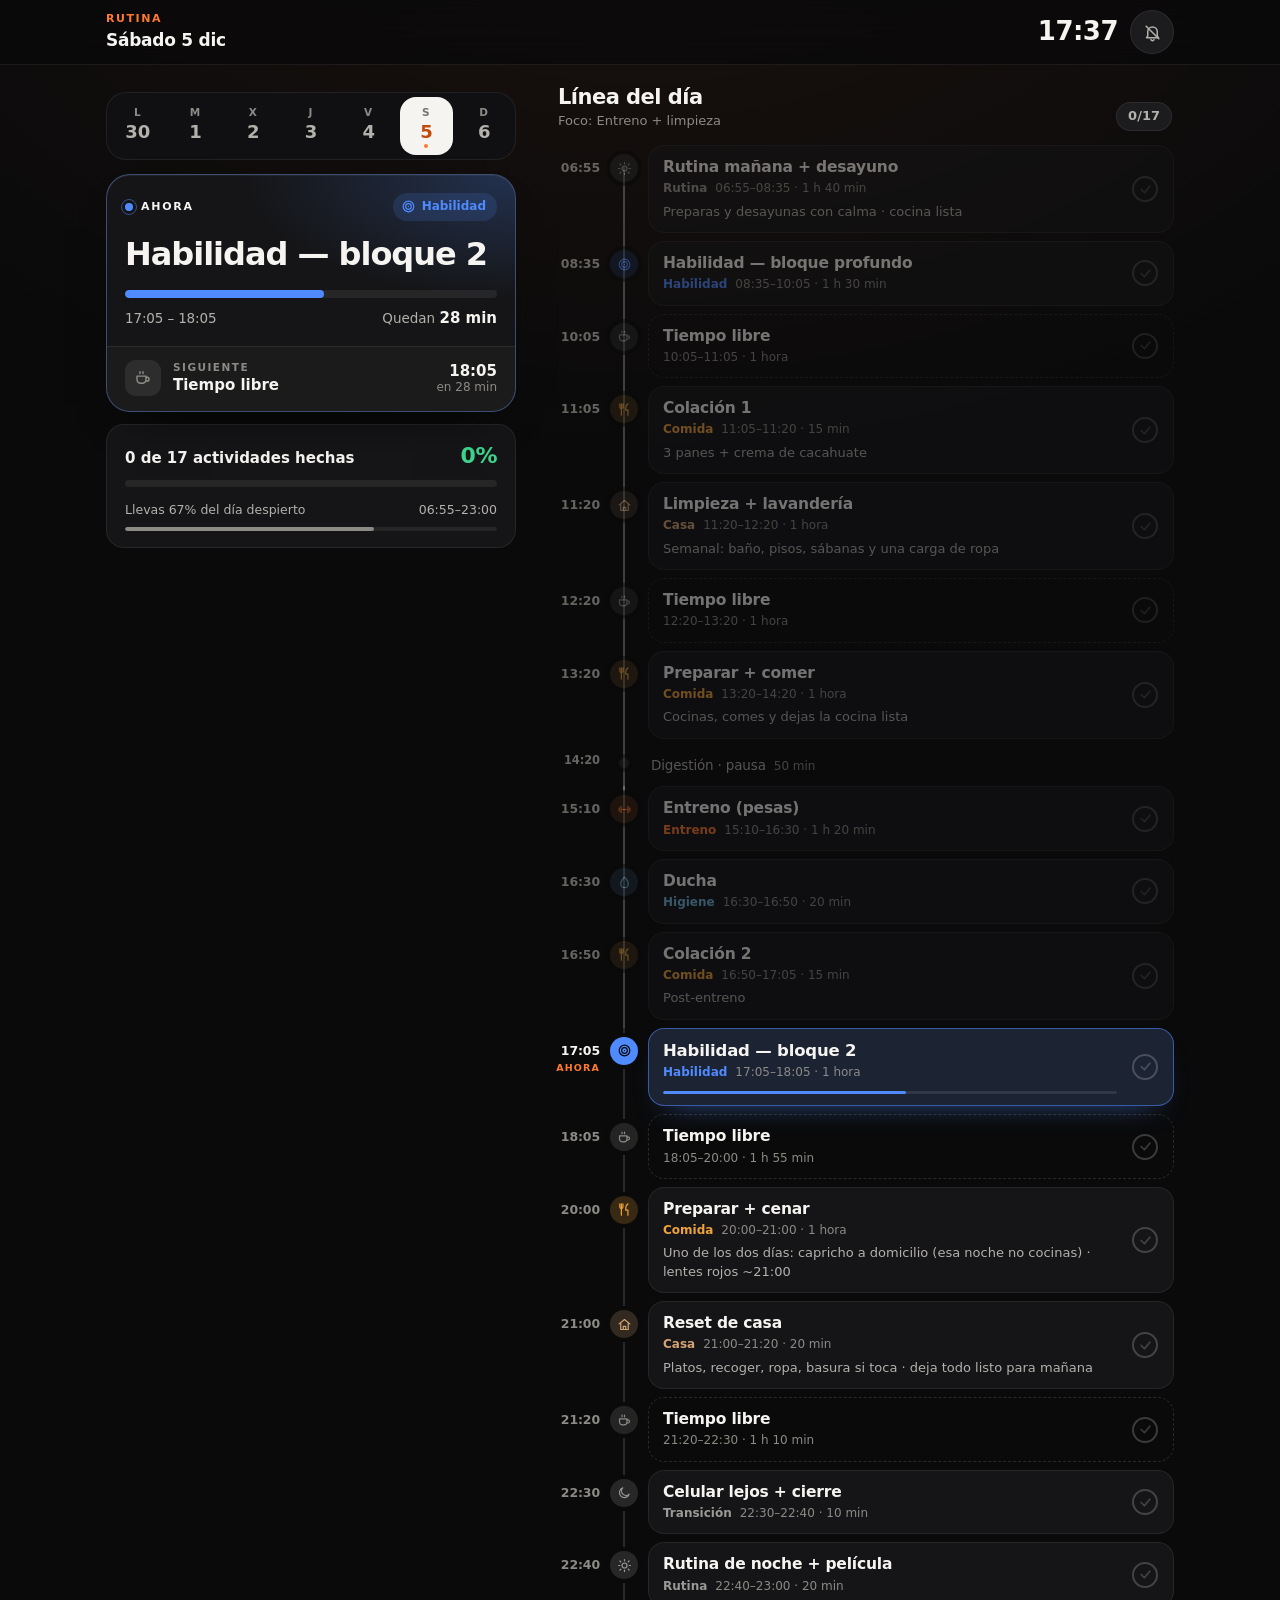
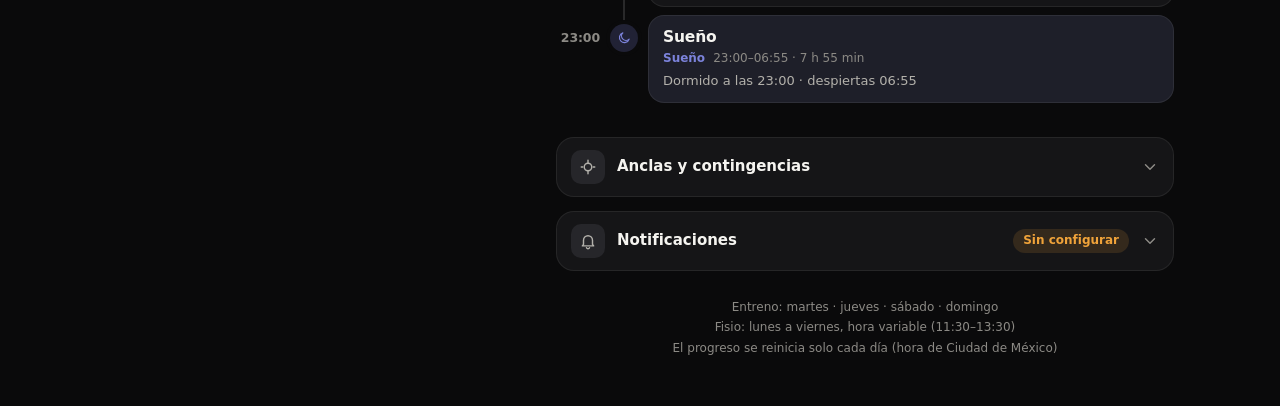
==== commit 265ec968: "Add files via upload" ====
--- a/index.html
+++ b/index.html
@@ -6,11 +6,14 @@
 <title>Rutina de JP</title>
 <meta name="description" content="Rutina diaria de JP">
 <link rel="manifest" href="manifest.json">
-<meta name="theme-color" content="#121317">
+<meta name="theme-color" content="#0A0A0B">
+<meta name="color-scheme" content="dark">
 <meta name="apple-mobile-web-app-capable" content="yes">
 <meta name="mobile-web-app-capable" content="yes">
 <meta name="apple-mobile-web-app-status-bar-style" content="black-translucent">
 <meta name="apple-mobile-web-app-title" content="Rutina">
+<meta name="format-detection" content="telephone=no">
+<link rel="icon" type="image/png" sizes="192x192" href="icon-192.png">
 <link rel="apple-touch-icon" href="icon-180.png">
 <link rel="stylesheet" href="styles.css">
 </head>
@@ -18,81 +21,134 @@
 
 <header class="top">
   <div class="top-in">
-    <div class="brand">Rutina <span id="focoDia"></span></div>
-    <div class="stamp">
-      <div class="hh num" id="reloj">--:--</div>
-      <div class="dd" id="fecha">—</div>
+    <div class="ttl">
+      <div class="eyebrow">Rutina<span id="focoDia"></span></div>
+      <div class="today" id="fecha">—</div>
     </div>
+    <div class="clock num" id="reloj" aria-label="Hora en Ciudad de México">--:--</div>
+    <button class="bell" id="avBell" type="button" aria-label="Notificaciones" aria-controls="panelAvisos"></button>
   </div>
 </header>
 
 <main class="wrap">
 
-  <div class="days" id="dias" role="tablist" aria-label="Días de la semana"></div>
-  <button class="back" id="volver">Volver a hoy</button>
+  <div class="side">
+    <nav class="days" id="dias" role="tablist" aria-label="Días de la semana"></nav>
+    <button class="back" id="volver" type="button">
+      <svg viewBox="0 0 24 24" aria-hidden="true"><path d="M15 6l-6 6 6 6"/></svg>
+      Volver a hoy
+    </button>
 
-  <div class="alert" id="aviso"></div>
+    <div class="alert" id="aviso" role="status"></div>
 
-  <section class="now" id="ahora" role="button" tabindex="0" aria-label="Ir a la actividad actual">
-    <div class="now-lab"><span class="pulse"></span> Ahora</div>
-    <div class="now-act" id="nAct">—</div>
-    <div class="now-sub" id="nSub"></div>
-    <div class="now-meta">
-      <span class="now-rng num" id="nRng"></span>
-      <span class="now-left" id="nLeft"></span>
+    <section class="now" id="ahora" role="button" tabindex="0" aria-label="Ir a la actividad actual">
+      <div class="now-top">
+        <span class="now-lab"><span class="pulse"></span><span id="nLab">Ahora</span></span>
+        <span class="now-cat" id="nCat"></span>
+      </div>
+      <h1 class="now-act" id="nAct">—</h1>
+      <div class="now-sub" id="nSub"></div>
+      <div class="track"><i id="nBar"></i></div>
+      <div class="now-meta">
+        <span class="now-rng num" id="nRng"></span>
+        <span class="now-left" id="nLeft"></span>
+      </div>
+      <div class="now-next">
+        <span class="nx-ic" id="nNextIc"></span>
+        <span class="tx"><span class="nx-lab" id="nNextLab">Siguiente</span><span class="nx-name" id="nNext"></span></span>
+        <span class="hr num" id="nNextHr"></span>
+      </div>
+    </section>
+
+    <section class="prog" id="prog" aria-label="Progreso del día">
+      <div class="prog-row">
+        <span class="t" id="progT">Progreso del día</span>
+        <span class="pct num" id="ringPct">0%</span>
+      </div>
+      <div class="bar"><i id="progBar"></i></div>
+      <div class="prog-row sm">
+        <span id="progS"></span>
+        <span class="num" id="diaPct"></span>
+      </div>
+      <div class="bar thin"><i id="diaBar"></i></div>
+    </section>
+  </div>
+
+  <div class="main">
+    <div class="head">
+      <div>
+        <h2 id="tituloLinea">Línea del día</h2>
+        <div class="foco" id="focoLinea"></div>
+      </div>
+      <span class="c num" id="conteo"></span>
     </div>
-    <div class="track"><i id="nBar"></i></div>
-    <div class="now-next">
-      <span class="ar">→</span>
-      <span class="tx" id="nNext"></span>
-      <span class="hr num" id="nNextHr"></span>
-    </div>
-  </section>
+    <ol class="line" id="linea"></ol>
 
-  <section class="prog" id="prog">
-    <div class="ring" id="ring"><i class="num" id="ringPct">0%</i></div>
-    <div>
-      <div class="t" id="progT">Progreso del día</div>
-      <div class="s" id="progS"></div>
-    </div>
-  </section>
+    <details class="panel">
+      <summary>
+        <span class="ic"><svg viewBox="0 0 24 24" aria-hidden="true"><path d="M12 3v4M12 17v4M5 12H3M21 12h-2"/><circle cx="12" cy="12" r="5"/></svg></span>
+        <span class="grow">Anclas y contingencias</span>
+        <span class="cr"><svg viewBox="0 0 24 24" aria-hidden="true"><path d="M6 9l6 6 6-6"/></svg></span>
+      </summary>
+      <div class="in">
+        <h4>Anclas duras</h4>
+        <ul id="anclas"></ul>
+        <h4>Si algo sale mal</h4>
+        <ul>
+          <li><b>Vas 30 min tarde:</b> recorta tiempo libre; nunca el bloque profundo ni las tareas.</li>
+          <li><b>Si algo se alarga:</b> usa primero el margen que haya, después tiempo libre; nunca sacrifiques comida ni sueño.</li>
+          <li><b>Pierdes 1 hora:</b> salva clases, fisio, comidas, tareas y 60 min de habilidad, en ese orden.</li>
+          <li><b>La fisio cae a otra hora:</b> sigue siendo dentro de la ventana; lo que sobre de la ventana es margen. No muevas la comida ni las tareas.</li>
+          <li><b>Las tareas no caben:</b> lo pendiente pasa al siguiente bloque de tareas, nunca al de habilidad.</li>
+          <li><b>Muy cansado:</b> anclas + comidas + 1 bloque corto. El entreno se salta, la fisio no. El reset de casa baja a 10 min (platos y basura), pero no se salta.</li>
+        </ul>
+        <h4>Fin de semana</h4>
+        <ul>
+          <li><b>Sábado más relajado:</b> deja solo el bloque profundo de la mañana (60–90 min) y quita el bloque 2.</li>
+          <li>Uno de los dos días del finde, capricho a domicilio: esa noche no cocinas.</li>
+          <li>Sábado: limpieza + lavandería. Domingo: súper y plan de comidas de la semana.</li>
+        </ul>
+        <div class="legend" id="leyenda"></div>
+      </div>
+    </details>
 
-  <div class="head">
-    <h2 id="tituloLinea">Línea del día</h2>
-    <span class="c num" id="conteo"></span>
+    <details class="panel" id="panelAvisos">
+      <summary>
+        <span class="ic" id="avIc"></span>
+        <span class="grow">Notificaciones</span>
+        <span class="pill" id="avPill">…</span>
+        <span class="cr"><svg viewBox="0 0 24 24" aria-hidden="true"><path d="M6 9l6 6 6-6"/></svg></span>
+      </summary>
+      <div class="in">
+        <p class="av-txt" id="avTxt"></p>
+        <fieldset class="seg" id="avLead">
+          <legend>Avisarme</legend>
+          <div class="seg-in">
+            <label><input type="radio" name="lead" value="0"><span>Al empezar</span></label>
+            <label><input type="radio" name="lead" value="5" checked><span>5 min antes</span></label>
+            <label><input type="radio" name="lead" value="10"><span>10 min antes</span></label>
+          </div>
+        </fieldset>
+        <div class="av-btns">
+          <button class="btn primary" id="avBoton" type="button">Activar notificaciones</button>
+          <button class="btn ghost" id="avPrueba" type="button" hidden>Enviar una prueba</button>
+        </div>
+        <p class="av-nota">Un aviso por actividad, como máximo. No avisa de márgenes, tiempo libre ni sueño, ni de lo que ya marcaste como hecho.</p>
+      </div>
+    </details>
+
+    <p class="foot">
+      Entreno: martes · jueves · sábado · domingo<br>
+      Fisio: lunes a viernes, hora variable <span id="footFisio"></span><br>
+      El progreso se reinicia solo cada día (hora de Ciudad de México)
+    </p>
   </div>
-  <div class="line" id="linea"></div>
-
-  <details class="panel">
-    <summary>Anclas y contingencias <span class="cr">▼</span></summary>
-    <div class="in">
-      <h4>Anclas duras</h4>
-      <ul id="anclas"></ul>
-      <h4>Si algo sale mal</h4>
-      <ul>
-        <li><b>Vas 30 min tarde:</b> recorta ocio, nunca el bloque profundo.</li>
-        <li><b>Algo se alarga:</b> primero los buffers, luego el ocio; jamás comida ni sueño.</li>
-        <li><b>Pierdes 1 hora:</b> salva comidas, fisio/acupuntura y 60 min de habilidad.</li>
-        <li><b>Muy cansado:</b> anclas + comidas + 1 bloque corto. El entreno se salta, la fisio no.</li>
-      </ul>
-      <h4>Fin de semana</h4>
-      <ul>
-        <li><b>Sábado más relajado:</b> deja solo el bloque profundo de la mañana (60–90 min) y quita el bloque 2.</li>
-        <li>Uno de los dos días del finde, capricho a domicilio.</li>
-      </ul>
-      <div class="legend" id="leyenda"></div>
-    </div>
-  </details>
-
-  <p class="foot">
-    Entreno: martes · jueves · sábado · domingo<br>
-    Acupuntura: lunes · miércoles · viernes &nbsp;·&nbsp; Fisio: lunes a viernes<br>
-    El progreso se reinicia solo cada día (hora de Ciudad de México)
-  </p>
 
 </main>
 
 <script src="rutina.js"></script>
 <script src="app.js"></script>
+<script src="push-config.js"></script>
+<script src="avisos.js"></script>
 </body>
 </html>
--- a/styles.css
+++ b/styles.css
@@ -1,42 +1,54 @@
 /* ============================================================
    Rutina de JP — estilos
-   Grafito + azul tinta. Mobile-first (iPhone).
+   Tinta cálida + naranja (el del icono). Mobile-first (iPhone).
    ============================================================ */
 
 :root {
-  --bg:        #121317;
-  --bg-soft:   #17191E;
-  --surface:   #1C1F25;
-  --surface-2: #22262D;
-  --line:      #2B2F37;
-  --line-soft: #232730;
-
-  --text:   #EAEAE6;
-  --text-2: #9A9FA8;
-  --text-3: #676C76;
-
-  --accent:    #4C7FBF;
-  --accent-2:  #93B6E0;
-  --accent-bg: rgba(76, 127, 191, .13);
-
-  --ok:   #57996F;
-  --warn: #B4874C;
-
+  color-scheme: dark;
+
+  --bg:        #0A0A0B;
+  --bg-2:      #101012;
+  --surface:   #151517;
+  --surface-2: #1C1C1F;
+  --surface-3: #26262A;
+  --line:      rgba(255, 255, 255, .07);
+  --line-2:    rgba(255, 255, 255, .13);
+
+  --text:   #F5F4F0;
+  --text-2: #B3B1AB;
+  --text-3: #8C8A85;
+
+  --accent:      #FF7A2F;
+  --accent-2:    #FFA46B;
+  --accent-soft: rgba(255, 122, 47, .13);
+
+  --ok:     #3DD68C;
+  --ok-ink: #04220F;
+  --warn:   #F0A33A;
+
+  --r-xl: 24px;
   --r-lg: 18px;
   --r-md: 14px;
   --r-sm: 10px;
 
-  --mono: ui-monospace, SFMono-Regular, "SF Mono", Menlo, Consolas, monospace;
-  --sans: -apple-system, BlinkMacSystemFont, "SF Pro Text", "Segoe UI", Roboto, system-ui, sans-serif;
+  --sans:  -apple-system, BlinkMacSystemFont, "SF Pro Text", "Segoe UI", Roboto, system-ui, sans-serif;
+  --round: ui-rounded, "SF Pro Rounded", -apple-system, BlinkMacSystemFont, "Segoe UI", system-ui, sans-serif;
+  --ease:  cubic-bezier(.2, .8, .2, 1);
+
+  --gut: max(16px, env(safe-area-inset-left));
+  --gut-r: max(16px, env(safe-area-inset-right));
 }
 
 * { box-sizing: border-box; margin: 0; padding: 0; -webkit-tap-highlight-color: transparent; }
 
-html { background: var(--bg); }
+html { background: var(--bg); -webkit-text-size-adjust: 100%; text-size-adjust: 100%; }
 
 body {
   font-family: var(--sans);
-  background: var(--bg);
+  background:
+    radial-gradient(120% 50% at 50% -8%, rgba(255, 122, 47, .07), transparent 62%),
+    var(--bg);
+  background-repeat: no-repeat;
   color: var(--text);
   line-height: 1.45;
   font-size: 16px;
@@ -47,245 +59,455 @@
   overflow-x: hidden;
 }
 
+button { font: inherit; color: inherit; }
+svg { display: block; fill: none; stroke: currentColor; stroke-width: 1.9; stroke-linecap: round; stroke-linejoin: round; }
+
+:focus-visible { outline: 2px solid var(--accent); outline-offset: 2px; }
+
+.num { font-variant-numeric: tabular-nums; font-feature-settings: "tnum"; }
+
 .wrap {
-  max-width: 540px;
+  max-width: 560px;
   margin: 0 auto;
-  padding: 0 16px calc(40px + env(safe-area-inset-bottom));
-}
-
-.num { font-variant-numeric: tabular-nums; font-feature-settings: "tnum"; }
-
-/* ---------------- header ---------------- */
+  padding: 0 var(--gut-r) calc(48px + env(safe-area-inset-bottom)) var(--gut);
+}
+
+/* ---------------- encabezado ---------------- */
 .top {
   position: sticky; top: 0; z-index: 40;
-  background: rgba(18, 19, 23, .82);
-  backdrop-filter: saturate(160%) blur(18px);
-  -webkit-backdrop-filter: saturate(160%) blur(18px);
-  border-bottom: 1px solid var(--line-soft);
+  background: rgba(10, 10, 11, .78);
+  backdrop-filter: saturate(170%) blur(20px);
+  -webkit-backdrop-filter: saturate(170%) blur(20px);
+  border-bottom: 1px solid var(--line);
   padding-top: env(safe-area-inset-top);
 }
 .top-in {
-  max-width: 540px; margin: 0 auto;
-  padding: 12px 16px;
-  display: flex; align-items: baseline; justify-content: space-between; gap: 12px;
-}
-.brand { font-size: 17px; font-weight: 650; letter-spacing: -.015em; }
-.brand span { color: var(--text-3); font-weight: 500; }
-.stamp { text-align: right; line-height: 1.25; }
-.stamp .hh { font-family: var(--mono); font-size: 15px; font-weight: 600; letter-spacing: -.02em; }
-.stamp .dd { font-size: 11px; color: var(--text-3); }
+  max-width: 560px; margin: 0 auto;
+  padding: 10px var(--gut-r) 10px var(--gut);
+  display: flex; align-items: center; gap: 12px;
+}
+.ttl { flex: 1; min-width: 0; }
+.eyebrow {
+  font-size: 11px; font-weight: 700; letter-spacing: .14em; text-transform: uppercase;
+  color: var(--accent);
+}
+.eyebrow span { color: var(--text-3); letter-spacing: .06em; }
+.today {
+  font-size: 17px; font-weight: 650; letter-spacing: -.015em; margin-top: 1px;
+  white-space: nowrap; overflow: hidden; text-overflow: ellipsis;
+}
+.clock {
+  font-family: var(--round); font-size: 26px; font-weight: 650; letter-spacing: -.02em;
+}
+.bell {
+  flex: none; width: 44px; height: 44px; border-radius: 50%; cursor: pointer;
+  display: grid; place-items: center; position: relative;
+  background: var(--surface-2); border: 1px solid var(--line); color: var(--text-2);
+  transition: background .2s, color .2s, transform .15s var(--ease);
+}
+.bell svg { width: 19px; height: 19px; }
+.bell.on { color: var(--accent); }
+.bell.on::after {
+  content: ''; position: absolute; top: 9px; right: 10px;
+  width: 7px; height: 7px; border-radius: 50%; background: var(--accent);
+  box-shadow: 0 0 0 2px var(--surface-2);
+}
+.bell:active { transform: scale(.93); }
 
 /* ---------------- selector de día ---------------- */
 .days {
-  display: grid; grid-template-columns: repeat(7, 1fr); gap: 5px;
-  margin: 14px 0 0;
+  display: grid; grid-template-columns: repeat(7, 1fr); gap: 4px;
+  margin-top: 16px; padding: 4px;
+  background: var(--bg-2); border: 1px solid var(--line); border-radius: 20px;
 }
 .day {
-  appearance: none; border: 1px solid var(--line-soft); background: var(--bg-soft);
-  color: var(--text-2); font-family: inherit; cursor: pointer;
-  border-radius: var(--r-sm); padding: 9px 0 7px; text-align: center;
-  transition: background .15s, border-color .15s, color .15s;
-  min-height: 46px;
-}
-.day .l { display: block; font-size: 14px; font-weight: 650; color: var(--text-2); letter-spacing: .02em; }
-.day .dot { display: block; width: 4px; height: 4px; border-radius: 50%; margin: 4px auto 0; background: transparent; }
+  appearance: none; border: 0; background: transparent; cursor: pointer;
+  border-radius: 16px; min-height: 58px; padding: 7px 0 6px;
+  display: flex; flex-direction: column; align-items: center; justify-content: center; gap: 2px;
+  transition: background .22s var(--ease), color .22s, transform .15s var(--ease);
+}
+.day .l { font-size: 10.5px; font-weight: 700; letter-spacing: .1em; color: var(--text-3); }
+.day .n { font-family: var(--round); font-size: 18px; font-weight: 650; color: var(--text-2); line-height: 1.1; }
+.day .dot { width: 4px; height: 4px; border-radius: 50%; background: transparent; }
+.day.hoy .n { color: var(--accent); }
 .day.hoy .dot { background: var(--accent); }
-.day[aria-selected="true"] {
-  background: var(--accent-bg); border-color: rgba(76, 127, 191, .55);
-}
-.day[aria-selected="true"] .l { color: var(--text); }
-.day[aria-selected="true"].hoy .dot { background: var(--accent-2); }
-.day:active { transform: scale(.96); }
+.day[aria-selected="true"] { background: var(--text); }
+.day[aria-selected="true"] .l { color: rgba(10, 10, 11, .55); }
+.day[aria-selected="true"] .n { color: #0A0A0B; }
+.day[aria-selected="true"].hoy .n { color: #C24A0C; }
+.day:active { transform: scale(.94); }
 
 .back {
-  display: none; width: 100%; margin-top: 9px; cursor: pointer;
-  border: 1px solid var(--line); background: var(--bg-soft); color: var(--accent-2);
-  border-radius: var(--r-sm); padding: 11px; font-family: inherit;
-  font-size: 14px; font-weight: 550; min-height: 44px;
-}
-.back.on { display: block; }
-.back:active { background: var(--surface); }
-
-/* ---------------- avisos ---------------- */
+  display: none; align-items: center; justify-content: center; gap: 6px;
+  margin: 10px auto 0; min-height: 44px; padding: 0 18px 0 12px; cursor: pointer;
+  border-radius: 999px; border: 1px solid rgba(255, 122, 47, .32);
+  background: var(--accent-soft); color: var(--accent-2);
+  font-size: 14px; font-weight: 600;
+}
+.back svg { width: 18px; height: 18px; stroke-width: 2.2; }
+.back.on { display: flex; }
+.back:active { transform: scale(.97); }
+
+/* ---------------- avisos de configuración ---------------- */
 .alert {
-  display: none; margin-top: 12px; padding: 12px 14px;
-  border-radius: var(--r-md); font-size: 13px; line-height: 1.5;
-  border: 1px solid rgba(180, 135, 76, .35);
-  background: rgba(180, 135, 76, .10); color: #DCC08E;
+  display: none; margin-top: 12px; padding: 13px 15px;
+  border-radius: var(--r-md); font-size: 13.5px; line-height: 1.5;
+  border: 1px solid rgba(240, 163, 58, .35);
+  background: rgba(240, 163, 58, .09); color: #F2CD95;
 }
 .alert.on { display: block; }
 .alert b { color: var(--text); font-weight: 600; }
-.alert ul { margin: 6px 0 0 16px; }
+.alert ul { margin: 6px 0 4px 18px; }
 .alert li { margin-top: 3px; }
 
 /* ---------------- tarjeta AHORA ---------------- */
 .now {
-  margin-top: 14px; padding: 18px 18px 16px;
-  background: linear-gradient(168deg, #1E2530 0%, var(--surface) 62%);
-  border: 1px solid var(--line); border-radius: var(--r-lg);
+  --cat: var(--accent);
+  position: relative; overflow: hidden; isolation: isolate;
+  margin-top: 14px; padding: 18px 18px 0;
+  border-radius: var(--r-xl);
+  background: var(--surface);
+  border: 1px solid var(--line-2);
+  border-color: color-mix(in srgb, var(--cat) 30%, var(--line-2));
+  box-shadow: inset 0 1px 0 rgba(255, 255, 255, .05), 0 24px 48px -30px rgba(0, 0, 0, .9);
   cursor: pointer;
-}
+  transition: border-color .4s;
+}
+.now::before {
+  content: ''; position: absolute; inset: 0; z-index: -1; pointer-events: none;
+  background: radial-gradient(95% 75% at 100% 0%, color-mix(in srgb, var(--cat) 24%, transparent), transparent 70%);
+  transition: opacity .4s;
+}
+.now-top { display: flex; align-items: center; justify-content: space-between; gap: 10px; min-height: 28px; }
 .now-lab {
-  display: flex; align-items: center; gap: 7px;
-  font-size: 10.5px; font-weight: 700; letter-spacing: .14em;
-  color: var(--accent-2); text-transform: uppercase;
-}
-.pulse { width: 6px; height: 6px; border-radius: 50%; background: var(--ok); position: relative; flex: none; }
+  display: inline-flex; align-items: center; gap: 8px;
+  font-size: 11px; font-weight: 750; letter-spacing: .16em; text-transform: uppercase; color: var(--text);
+}
+.pulse { width: 8px; height: 8px; border-radius: 50%; background: var(--cat); position: relative; flex: none; }
 .pulse::after {
-  content: ''; position: absolute; inset: -3px; border-radius: 50%;
-  border: 1.5px solid var(--ok); opacity: .45; animation: pulse 2.4s ease-out infinite;
-}
-@keyframes pulse { 0% { transform: scale(.55); opacity: .5 } 100% { transform: scale(1.9); opacity: 0 } }
-
-.now-act { font-size: 26px; font-weight: 680; letter-spacing: -.028em; line-height: 1.14; margin: 10px 0 3px; }
-.now-sub { font-size: 13.5px; color: var(--text-2); }
+  content: ''; position: absolute; inset: -4px; border-radius: 50%;
+  border: 1.5px solid var(--cat); opacity: .5; animation: pulse 2.4s ease-out infinite;
+}
+@keyframes pulse { 0% { transform: scale(.5); opacity: .6 } 100% { transform: scale(1.8); opacity: 0 } }
+.now.otro .pulse { display: none; }
+
+.now-cat {
+  display: inline-flex; align-items: center; gap: 6px; min-width: 0;
+  font-size: 12px; font-weight: 650; color: var(--cat);
+  background: rgba(255, 255, 255, .06);
+  background: color-mix(in srgb, var(--cat) 15%, transparent);
+  padding: 5px 11px 5px 8px; border-radius: 999px;
+}
+.now-cat:empty { display: none; }
+.now-cat svg { width: 15px; height: 15px; }
+
+.now-act {
+  font-size: 30px; font-weight: 720; letter-spacing: -.032em; line-height: 1.1;
+  margin: 16px 0 6px; text-wrap: balance; overflow-wrap: anywhere;
+}
+.now-sub { font-size: 14.5px; color: var(--text-2); line-height: 1.45; }
+
+.track { height: 8px; border-radius: 99px; background: rgba(255, 255, 255, .07); margin-top: 18px; overflow: hidden; }
+.track i { display: block; height: 100%; width: 0; border-radius: 99px; background: var(--cat); transition: width .6s var(--ease); }
+.now.otro .track { display: none; }
+
 .now-meta {
-  display: flex; align-items: baseline; justify-content: space-between; gap: 10px; margin-top: 12px;
-}
-.now-rng { font-family: var(--mono); font-size: 13px; color: var(--accent-2); letter-spacing: -.02em; }
-.now-left { font-size: 13px; color: var(--text-2); }
-.now-left b { color: var(--text); font-weight: 620; }
-
-.track { height: 5px; border-radius: 4px; background: #14171C; margin-top: 10px; overflow: hidden; }
-.track i { display: block; height: 100%; width: 0; border-radius: 4px; background: var(--accent); transition: width .5s ease; }
+  display: flex; align-items: baseline; justify-content: space-between; gap: 10px;
+  margin-top: 10px; font-size: 13.5px; color: var(--text-2);
+}
+.now-rng { font-family: var(--round); letter-spacing: -.01em; }
+.now-left b { font-family: var(--round); color: var(--text); font-weight: 700; font-size: 15px; }
 
 .now-next {
-  margin-top: 14px; padding-top: 13px; border-top: 1px solid var(--line);
-  display: flex; align-items: center; gap: 10px;
-}
-.now-next .ar { color: var(--text-3); font-size: 14px; }
-.now-next .tx { flex: 1; font-size: 13px; color: var(--text-2); min-width: 0; }
-.now-next .tx b { color: var(--text); font-weight: 600; }
-.now-next .hr { font-family: var(--mono); font-size: 12.5px; color: var(--text-3); }
+  margin: 16px -18px 0; padding: 13px 18px 14px;
+  border-top: 1px solid var(--line); background: rgba(255, 255, 255, .025);
+  display: flex; align-items: center; gap: 12px;
+}
+.nx-ic {
+  --nx: var(--text-3);
+  flex: none; width: 36px; height: 36px; border-radius: 11px;
+  display: grid; place-items: center; color: var(--nx);
+  background: rgba(255, 255, 255, .06);
+  background: color-mix(in srgb, var(--nx) 16%, transparent);
+}
+.nx-ic:empty { display: none; }
+.nx-ic svg { width: 18px; height: 18px; }
+.now-next .tx { flex: 1; min-width: 0; display: flex; flex-direction: column; }
+.nx-lab { font-size: 10.5px; font-weight: 750; letter-spacing: .14em; text-transform: uppercase; color: var(--text-3); }
+.nx-name { font-size: 15px; font-weight: 600; color: var(--text); white-space: nowrap; overflow: hidden; text-overflow: ellipsis; }
+.nx-name b { font-weight: 650; }
+.now-next .hr { text-align: right; font-family: var(--round); line-height: 1.25; }
+.now-next .hr b { display: block; font-size: 15px; font-weight: 650; color: var(--text); }
+.now-next .hr small { display: block; font-size: 12px; color: var(--text-3); white-space: nowrap; }
 
 /* ---------------- progreso ---------------- */
-.prog { display: flex; align-items: center; gap: 13px; margin-top: 16px; }
-.ring {
-  --p: 0; width: 46px; height: 46px; flex: none; border-radius: 50%;
-  background: conic-gradient(var(--ok) calc(var(--p) * 1%), #262A31 0);
-  display: grid; place-items: center;
-}
-.ring i {
-  width: 37px; height: 37px; border-radius: 50%; background: var(--bg);
-  display: grid; place-items: center; font-style: normal;
-  font-family: var(--mono); font-size: 11.5px; font-weight: 650;
-}
-.prog .t { font-size: 14px; font-weight: 600; }
-.prog .s { font-size: 12px; color: var(--text-2); margin-top: 1px; }
+.prog {
+  margin-top: 12px; padding: 15px 18px 16px;
+  border-radius: var(--r-lg); background: var(--surface); border: 1px solid var(--line);
+  display: grid; gap: 8px;
+}
+.prog-row { display: flex; align-items: baseline; justify-content: space-between; gap: 12px; }
+.prog .t { font-size: 15px; font-weight: 620; }
+.prog .pct { font-family: var(--round); font-size: 22px; font-weight: 720; color: var(--ok); letter-spacing: -.02em; }
+.prog-row.sm { font-size: 12.5px; color: var(--text-2); margin-top: 6px; }
+.prog-row.sm .num { font-family: var(--round); }
+.bar { height: 7px; border-radius: 99px; background: rgba(255, 255, 255, .07); overflow: hidden; }
+.bar i { display: block; height: 100%; width: 0; border-radius: 99px; background: var(--ok); transition: width .6s var(--ease); }
+.bar.thin { height: 4px; }
+.bar.thin i { background: var(--text-3); }
 
 /* ---------------- línea del día ---------------- */
 .head {
-  display: flex; align-items: baseline; justify-content: space-between;
-  margin: 24px 2px 10px;
-}
-.head h2 {
-  font-size: 11.5px; font-weight: 650; letter-spacing: .1em;
-  text-transform: uppercase; color: var(--text-3);
-}
-.head .c { font-family: var(--mono); font-size: 11.5px; color: var(--text-3); }
-
-.line { display: flex; flex-direction: column; gap: 6px; }
-
-.row { display: grid; grid-template-columns: 46px 1fr; gap: 10px; position: relative; }
+  display: flex; align-items: flex-end; justify-content: space-between; gap: 12px;
+  margin: 30px 2px 14px;
+}
+.head h2 { font-size: 21px; font-weight: 720; letter-spacing: -.025em; line-height: 1.2; }
+.head .foco { font-size: 13px; color: var(--text-3); margin-top: 2px; }
+.head .foco:empty { display: none; }
+.head .c {
+  font-family: var(--round); font-size: 13px; font-weight: 600; color: var(--text-2);
+  background: var(--surface-2); border: 1px solid var(--line); padding: 4px 11px; border-radius: 99px;
+}
+.head .c:empty { display: none; }
+
+.line { list-style: none; position: relative; }
+
+.row {
+  --cat: var(--text-3);
+  display: grid; grid-template-columns: 44px 28px minmax(0, 1fr); column-gap: 10px;
+  position: relative; padding-bottom: 8px;
+}
 .row .hr {
-  font-family: var(--mono); font-size: 12px; font-weight: 600;
-  color: var(--text-3); text-align: right; padding-top: 15px; letter-spacing: -.03em;
-}
+  font-family: var(--round); font-size: 12.5px; font-weight: 600; letter-spacing: -.01em;
+  color: var(--text-3); text-align: right; padding-top: 15px; line-height: 1.2;
+}
+
+/* riel vertical */
+.node { position: relative; display: flex; justify-content: center; }
+.node::before {
+  content: ''; position: absolute; top: 0; bottom: -8px; left: 50%;
+  width: 2px; margin-left: -1px; background: var(--line-2);
+}
+.row:first-child .node::before { top: 22px; }
+.row:last-child .node::before { bottom: auto; height: 22px; }
+.row.past .node::before { background: rgba(255, 255, 255, .22); }
+
+.node .dot {
+  position: relative; z-index: 1; margin-top: 9px;
+  width: 28px; height: 28px; border-radius: 50%;
+  display: grid; place-items: center; color: var(--cat);
+  background: var(--surface-2);
+  background: color-mix(in srgb, var(--cat) 20%, var(--bg));
+  box-shadow: 0 0 0 4px var(--bg);
+  transition: background .25s, color .25s;
+}
+.node .dot svg { width: 15px; height: 15px; }
 
 .item {
-  position: relative; display: flex; align-items: center; gap: 10px;
-  background: var(--surface); border: 1px solid var(--line-soft);
-  border-radius: var(--r-md); padding: 11px 8px 11px 15px;
-  transition: border-color .18s, background .18s, opacity .18s;
-}
-.item::before {
-  content: ''; position: absolute; left: 0; top: 11px; bottom: 11px;
-  width: 3px; border-radius: 0 3px 3px 0; background: var(--cat);
+  display: flex; align-items: center; gap: 6px; min-height: 58px;
+  padding: 11px 6px 11px 14px; border-radius: 16px;
+  background: var(--surface); border: 1px solid var(--line);
+  transition: border-color .2s, background .2s, opacity .2s;
 }
 .item .txt { flex: 1; min-width: 0; }
-.item .name { font-size: 15px; font-weight: 570; letter-spacing: -.012em; }
-.item .tags { display: flex; align-items: center; gap: 8px; margin-top: 3px; flex-wrap: wrap; }
-.item .cat {
-  font-size: 9.5px; font-weight: 700; letter-spacing: .09em;
-  text-transform: uppercase; color: var(--cat);
-}
-.item .dur { font-family: var(--mono); font-size: 10.5px; color: var(--text-3); }
-.item .note { font-size: 12px; color: var(--text-2); margin-top: 4px; line-height: 1.4; }
-
-.flexchip {
-  font-size: 9px; font-weight: 700; letter-spacing: .08em; text-transform: uppercase;
-  color: var(--warn); border: 1px solid rgba(180, 135, 76, .4);
-  border-radius: 4px; padding: 1px 5px;
-}
+.item .name { font-size: 15.5px; font-weight: 600; letter-spacing: -.012em; line-height: 1.3; overflow-wrap: anywhere; }
+.item .tags { display: flex; align-items: center; flex-wrap: wrap; gap: 3px 8px; margin-top: 3px; }
+.item .cat { font-size: 12px; font-weight: 650; color: var(--cat); }
+.item .dur { font-size: 12px; color: var(--text-3); font-variant-numeric: tabular-nums; }
+.item .note { font-size: 13px; color: var(--text-2); margin-top: 5px; line-height: 1.42; }
+
+.chip-var {
+  font-size: 11px; font-weight: 700; color: var(--cat);
+  border: 1px dashed var(--cat); padding: 0 7px; border-radius: 99px; line-height: 17px;
+}
+.chip-now { display: none; }
+
+/* margen: fila compacta, sin tarjeta */
+.row.k-margen { padding-bottom: 4px; }
+.row.k-margen .hr { padding-top: 7px; font-size: 11.5px; }
+.row.k-margen .node .dot {
+  width: 10px; height: 10px; margin-top: 11px; background: var(--surface-3); box-shadow: 0 0 0 4px var(--bg);
+}
+.row.k-margen .node .dot svg { display: none; }
+.row.k-margen .item { min-height: 0; padding: 5px 4px 5px 2px; background: none; border-color: transparent; }
+.row.k-margen .name { display: inline; font-size: 13.5px; font-weight: 500; color: var(--text-2); }
+.row.k-margen .tags { display: inline-flex; margin: 0 0 0 8px; }
+.row.k-margen .cat { display: none; }
+.row.k-margen .note { font-size: 12.5px; margin-top: 2px; }
+
+/* tiempo libre: tarjeta abierta */
+.row.k-libre .item { background: transparent; border: 1px dashed var(--line-2); }
+.row.k-libre .cat { display: none; }
+
+/* ventana de horario variable (fisio): una sola actividad, sin hora fija */
+.row.ventana .item { border-style: dashed; border-color: color-mix(in srgb, var(--cat) 50%, transparent); }
+.row.ventana.abierta .item { background: color-mix(in srgb, var(--cat) 10%, var(--surface)); }
+.row.ventana.abierta .node .dot { box-shadow: 0 0 0 4px var(--bg), 0 0 0 5.5px var(--cat); }
+
+.row.k-sueno .item {
+  background: #14152A;
+  background: color-mix(in srgb, var(--cat) 9%, var(--surface));
+}
+
+/* actividad en curso */
+.row.now-row .item {
+  background: color-mix(in srgb, var(--cat) 12%, var(--surface));
+  border-color: color-mix(in srgb, var(--cat) 55%, transparent);
+  box-shadow: 0 14px 30px -20px color-mix(in srgb, var(--cat) 70%, transparent);
+}
+.row.now-row.k-margen .item { padding: 9px 8px 9px 12px; border-style: dashed; }
+.row.now-row .hr { color: var(--text); }
+.row.now-row .chip-now {
+  display: block; margin-top: 4px;
+  font-size: 9.5px; font-weight: 800; letter-spacing: .12em; text-transform: uppercase; color: var(--accent);
+}
+.row.now-row .node .dot { background: var(--cat); color: #0A0A0B; }
+.row.now-row.k-margen .node .dot { width: 14px; height: 14px; margin-top: 9px; }
+.row.now-row .node .dot::after {
+  content: ''; position: absolute; inset: -5px; border-radius: 50%;
+  border: 1.5px solid var(--cat); opacity: 0; animation: pulse 2.4s ease-out infinite;
+}
+.row.now-row .name { font-size: 16.5px; font-weight: 680; }
+.row.now-row.k-margen .name { font-size: 14px; color: var(--text); }
+.mini { height: 3px; border-radius: 99px; background: rgba(255, 255, 255, .09); margin-top: 10px; overflow: hidden; }
+.mini i { display: block; height: 100%; border-radius: 99px; background: var(--cat); }
+
+.row.past .item, .row.past .node .dot { opacity: .45; }
+.row.past .hr { opacity: .7; }
+
+/* hecho */
+.row.done .item { opacity: .55; }
+.row.done .name { color: var(--text-2); text-decoration: line-through; text-decoration-color: var(--text-3); }
+.row.done .node .dot { background: var(--ok); color: var(--ok-ink); opacity: 1; }
 
 .tick {
-  flex: none; width: 44px; height: 44px; margin: -7px -4px -7px 0;
-  border: 0; background: none; cursor: pointer; display: grid; place-items: center;
+  flex: none; width: 44px; height: 44px; margin: -6px 0;
+  border: 0; background: none; cursor: pointer; border-radius: 12px;
+  display: grid; place-items: center;
 }
 .tick i {
-  width: 26px; height: 26px; border-radius: 50%; border: 1.8px solid #39404B;
-  display: grid; place-items: center; transition: background .16s, border-color .16s;
-}
-.tick svg { width: 13px; height: 13px; fill: none; stroke: #454C58; stroke-width: 3; stroke-linecap: round; stroke-linejoin: round; transition: stroke .16s; }
-.tick:active i { transform: scale(.9); }
-
-.row.past .item { opacity: .5; }
-.row.now-row .item {
-  border-color: rgba(76, 127, 191, .6);
-  background: linear-gradient(168deg, #1F2733, var(--surface));
-}
-.row.now-row .hr { color: var(--accent-2); }
-.row.now-row .name { font-size: 16px; font-weight: 620; }
-
-.row.done .item { opacity: .62; border-color: rgba(87, 153, 111, .3); }
-.row.done .name { color: var(--text-2); text-decoration: line-through; text-decoration-color: #3E4650; }
+  width: 26px; height: 26px; border-radius: 50%; border: 2px solid rgba(255, 255, 255, .2);
+  display: grid; place-items: center;
+  transition: background .18s, border-color .18s, transform .15s var(--ease);
+}
+.tick svg { width: 13px; height: 13px; stroke: rgba(255, 255, 255, .2); stroke-width: 3.2; transition: stroke .18s; }
+.tick:active i { transform: scale(.86); }
 .row.done .tick i { background: var(--ok); border-color: var(--ok); }
-.row.done .tick svg { stroke: #10230F; }
-
-.chip-now {
-  position: absolute; top: -7px; left: 56px; z-index: 2;
-  font-size: 8.5px; font-weight: 700; letter-spacing: .13em;
-  color: #fff; background: var(--accent); padding: 2px 7px; border-radius: 5px;
-}
-
-/* ---------------- panel plegable ---------------- */
+.row.done .tick svg { stroke: var(--ok-ink); }
+.row.pop .tick i { animation: pop .34s var(--ease); }
+@keyframes pop { 0% { transform: scale(.7) } 60% { transform: scale(1.12) } 100% { transform: scale(1) } }
+
+/* entrada suave al cambiar de día */
+.line.enter .row { animation: rowIn .38s var(--ease) both; animation-delay: calc(var(--i, 0) * 16ms); }
+@keyframes rowIn { from { opacity: 0; transform: translateY(6px) } to { opacity: 1; transform: none } }
+
+/* ---------------- paneles plegables ---------------- */
 .panel {
-  margin-top: 22px; background: var(--bg-soft);
-  border: 1px solid var(--line-soft); border-radius: var(--r-md); overflow: hidden;
-}
+  margin-top: 14px; background: var(--surface);
+  border: 1px solid var(--line); border-radius: var(--r-lg); overflow: hidden;
+}
+.head + .line + .panel { margin-top: 26px; }
 .panel summary {
-  cursor: pointer; list-style: none; padding: 15px 16px; min-height: 48px;
-  display: flex; align-items: center; justify-content: space-between;
-  font-size: 14px; font-weight: 600;
+  cursor: pointer; list-style: none; min-height: 58px; padding: 8px 14px;
+  display: flex; align-items: center; gap: 12px;
+  font-size: 15px; font-weight: 620;
 }
 .panel summary::-webkit-details-marker { display: none; }
-.panel summary .cr { color: var(--text-3); font-size: 12px; transition: transform .2s; }
+.panel summary .ic {
+  flex: none; width: 34px; height: 34px; border-radius: 10px;
+  display: grid; place-items: center; background: var(--surface-3); color: var(--text-2);
+}
+.panel summary .ic svg { width: 18px; height: 18px; }
+.panel summary .grow { flex: 1; min-width: 0; }
+.panel summary .cr { color: var(--text-3); transition: transform .25s var(--ease); }
+.panel summary .cr svg { width: 18px; height: 18px; }
 .panel[open] summary .cr { transform: rotate(180deg); }
-.panel .in { padding: 4px 16px 18px; border-top: 1px solid var(--line-soft); }
+.panel .in { padding: 2px 16px 18px; border-top: 1px solid var(--line); }
 .panel h4 {
-  font-size: 10.5px; text-transform: uppercase; letter-spacing: .1em;
-  color: var(--text-3); margin: 15px 0 8px; font-weight: 650;
-}
-.panel ul { margin-left: 16px; }
-.panel li { font-size: 13px; color: var(--text-2); margin-bottom: 7px; line-height: 1.5; }
+  font-size: 11px; text-transform: uppercase; letter-spacing: .13em;
+  color: var(--text-3); margin: 18px 0 9px; font-weight: 700;
+}
+.panel ul { list-style: none; display: grid; gap: 9px; }
+.panel li { position: relative; padding-left: 15px; font-size: 14px; color: var(--text-2); line-height: 1.5; }
+.panel li::before {
+  content: ''; position: absolute; left: 2px; top: .62em;
+  width: 5px; height: 5px; border-radius: 50%; background: var(--text-3);
+}
 .panel li b { color: var(--text); font-weight: 600; }
 
-.legend { display: flex; flex-wrap: wrap; gap: 8px 14px; margin-top: 16px; }
-.legend span { display: flex; align-items: center; gap: 6px; font-size: 11.5px; color: var(--text-2); }
-.legend i { width: 9px; height: 9px; border-radius: 2.5px; flex: none; }
-
-.foot { text-align: center; color: var(--text-3); font-size: 11px; margin-top: 22px; line-height: 1.6; }
-
-/* ---------------- escritorio ---------------- */
+.legend { display: flex; flex-wrap: wrap; gap: 10px 16px; margin-top: 20px; }
+.legend span { display: flex; align-items: center; gap: 7px; font-size: 12.5px; color: var(--text-2); }
+.legend i { width: 10px; height: 10px; border-radius: 50%; flex: none; }
+
+/* ---------------- notificaciones ---------------- */
+.pill {
+  flex: none; font-size: 12px; font-weight: 650; padding: 3px 10px; border-radius: 99px;
+  background: var(--surface-3); color: var(--text-2); white-space: nowrap;
+}
+.pill.ok   { background: rgba(61, 214, 140, .14); color: var(--ok); }
+.pill.warn { background: rgba(240, 163, 58, .14); color: var(--warn); }
+.pill.bad  { background: rgba(242, 92, 110, .14); color: #F58A97; }
+
+.av-txt { font-size: 14px; color: var(--text-2); line-height: 1.5; margin-top: 14px; }
+.av-txt b { color: var(--text); font-weight: 600; }
+
+.seg { border: 0; margin-top: 16px; min-width: 0; }
+.seg legend { font-size: 11px; text-transform: uppercase; letter-spacing: .13em; color: var(--text-3); font-weight: 700; margin-bottom: 8px; padding: 0; }
+.seg-in { display: grid; grid-template-columns: repeat(3, minmax(0, 1fr)); gap: 6px; }
+.seg label { position: relative; }
+.seg input { position: absolute; opacity: 0; inset: 0; width: 100%; height: 100%; margin: 0; cursor: pointer; }
+.seg span {
+  display: grid; place-items: center; min-height: 44px; padding: 4px 6px; text-align: center;
+  font-size: 13px; font-weight: 600; color: var(--text-2); line-height: 1.2;
+  background: var(--bg-2); border: 1px solid var(--line); border-radius: 12px;
+  transition: background .2s, color .2s, border-color .2s;
+}
+.seg input:checked + span { background: var(--text); color: #0A0A0B; border-color: var(--text); }
+.seg input:focus-visible + span { outline: 2px solid var(--accent); outline-offset: 2px; }
+.seg input:disabled + span { opacity: .45; }
+
+.av-btns { display: flex; flex-wrap: wrap; gap: 8px; margin-top: 16px; }
+.btn {
+  min-height: 46px; padding: 0 18px; border-radius: 14px; cursor: pointer;
+  font-size: 15px; font-weight: 650; border: 1px solid transparent;
+  transition: transform .15s var(--ease), opacity .2s, background .2s;
+}
+.btn:active { transform: scale(.97); }
+.btn:disabled { opacity: .45; cursor: default; transform: none; }
+.btn.primary { flex: 1; background: var(--accent); color: #1B0B02; }
+.btn.primary.off { background: var(--surface-3); color: var(--text); }
+.btn.ghost { background: transparent; border-color: var(--line-2); color: var(--text); }
+.av-nota { font-size: 12.5px; color: var(--text-3); margin-top: 12px; line-height: 1.5; }
+
+.foot { text-align: center; color: var(--text-3); font-size: 12px; margin-top: 26px; line-height: 1.7; }
+
+/* ---------------- tablet / escritorio ---------------- */
 @media (min-width: 720px) {
   body { font-size: 16.5px; }
-  .wrap { max-width: 620px; }
-  .top-in { max-width: 620px; }
-  .now-act { font-size: 30px; }
-  .day:hover { border-color: var(--line); }
-  .item:hover { border-color: var(--line); }
+  .wrap, .top-in { max-width: 640px; }
+  .now-act { font-size: 32px; }
+}
+
+@media (hover: hover) {
+  .day:not([aria-selected="true"]):hover { background: var(--surface-2); }
+  .item:hover { border-color: var(--line-2); }
+  .row.k-margen .item:hover { border-color: transparent; }
+  .tick:hover i { border-color: rgba(255, 255, 255, .38); }
+  .panel summary:hover { background: rgba(255, 255, 255, .02); }
+  .bell:hover { background: var(--surface-3); }
+}
+
+@media (min-width: 980px) {
+  .wrap, .top-in { max-width: 1100px; }
+  .wrap {
+    display: grid; grid-template-columns: minmax(360px, 410px) minmax(0, 1fr);
+    column-gap: 40px; align-items: start;
+  }
+  .side { position: sticky; top: calc(76px + env(safe-area-inset-top)); padding-bottom: 24px; }
+  .head { margin-top: 20px; }
+  .main { padding-top: 0; }
 }
 
 @media (prefers-reduced-motion: reduce) {
-  *, *::after { animation: none !important; transition: none !important; }
-}
+  *, *::before, *::after { animation: none !important; transition: none !important; }
+}
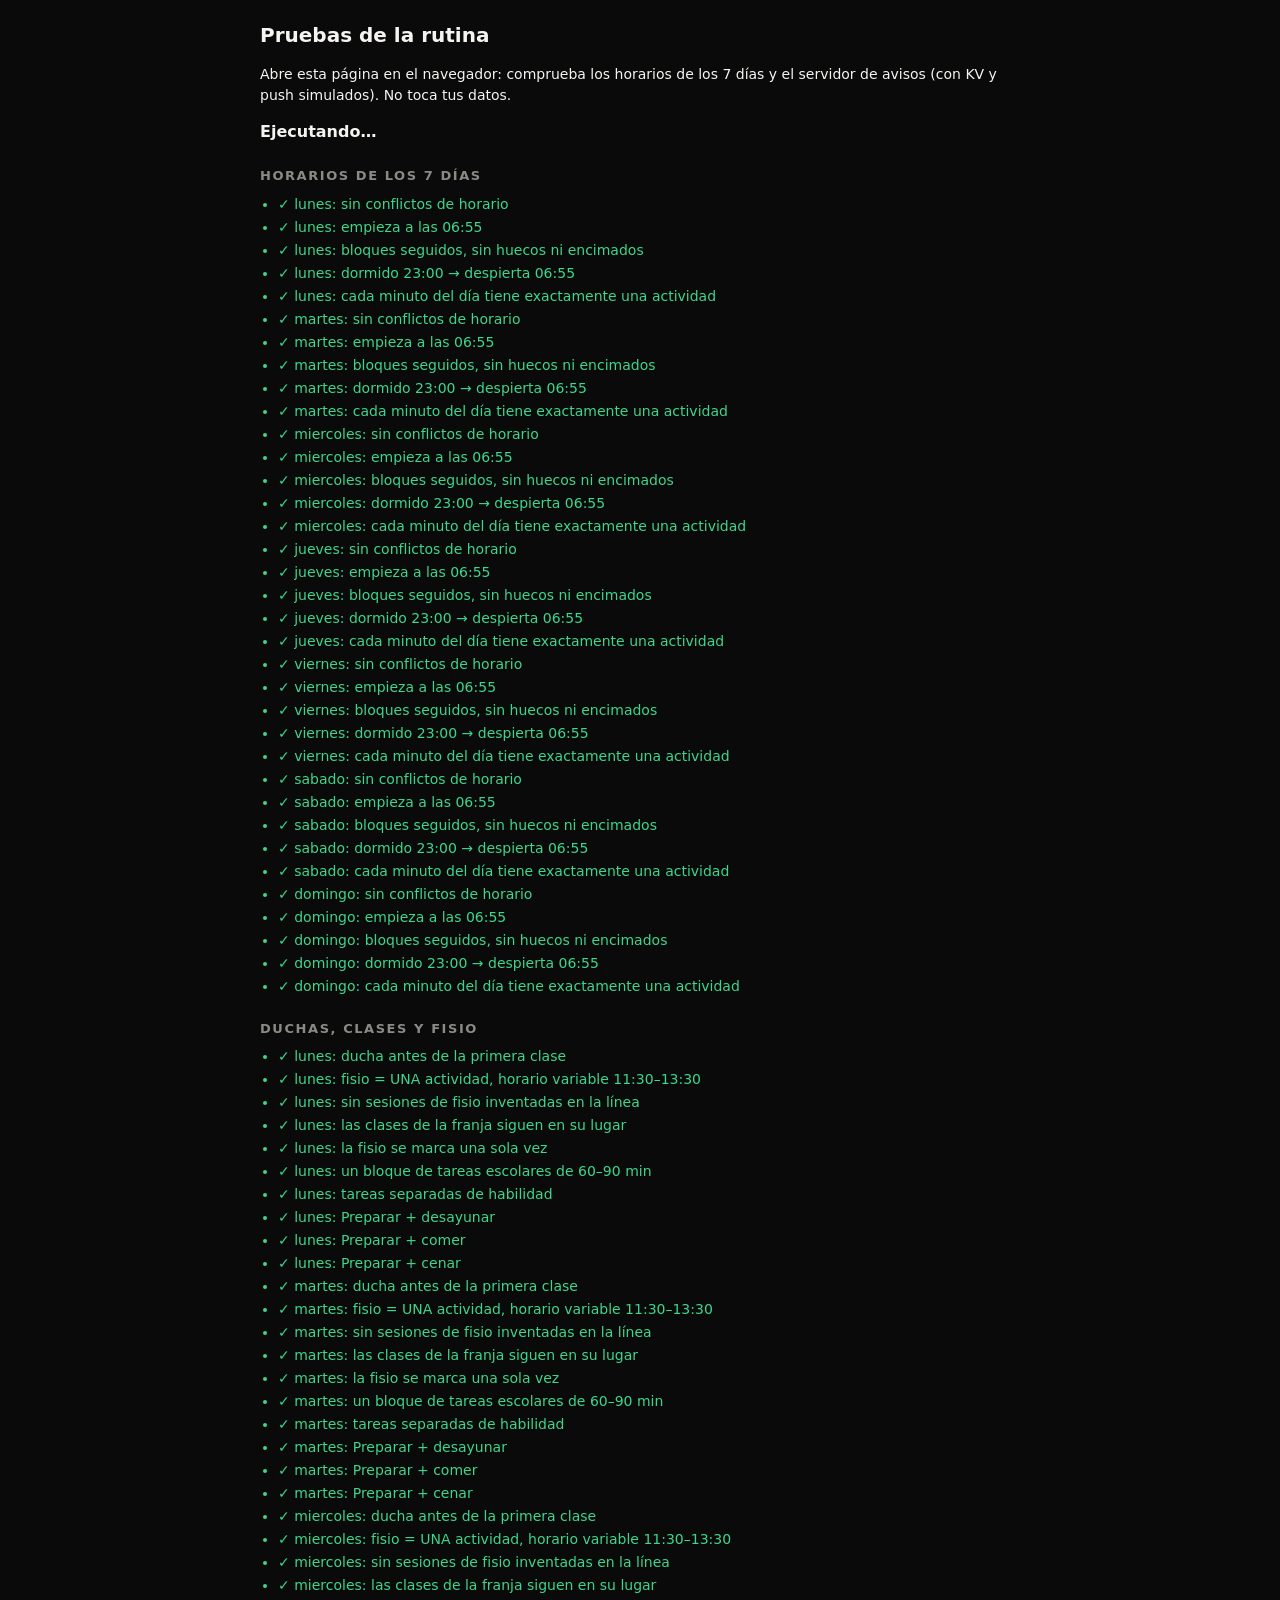
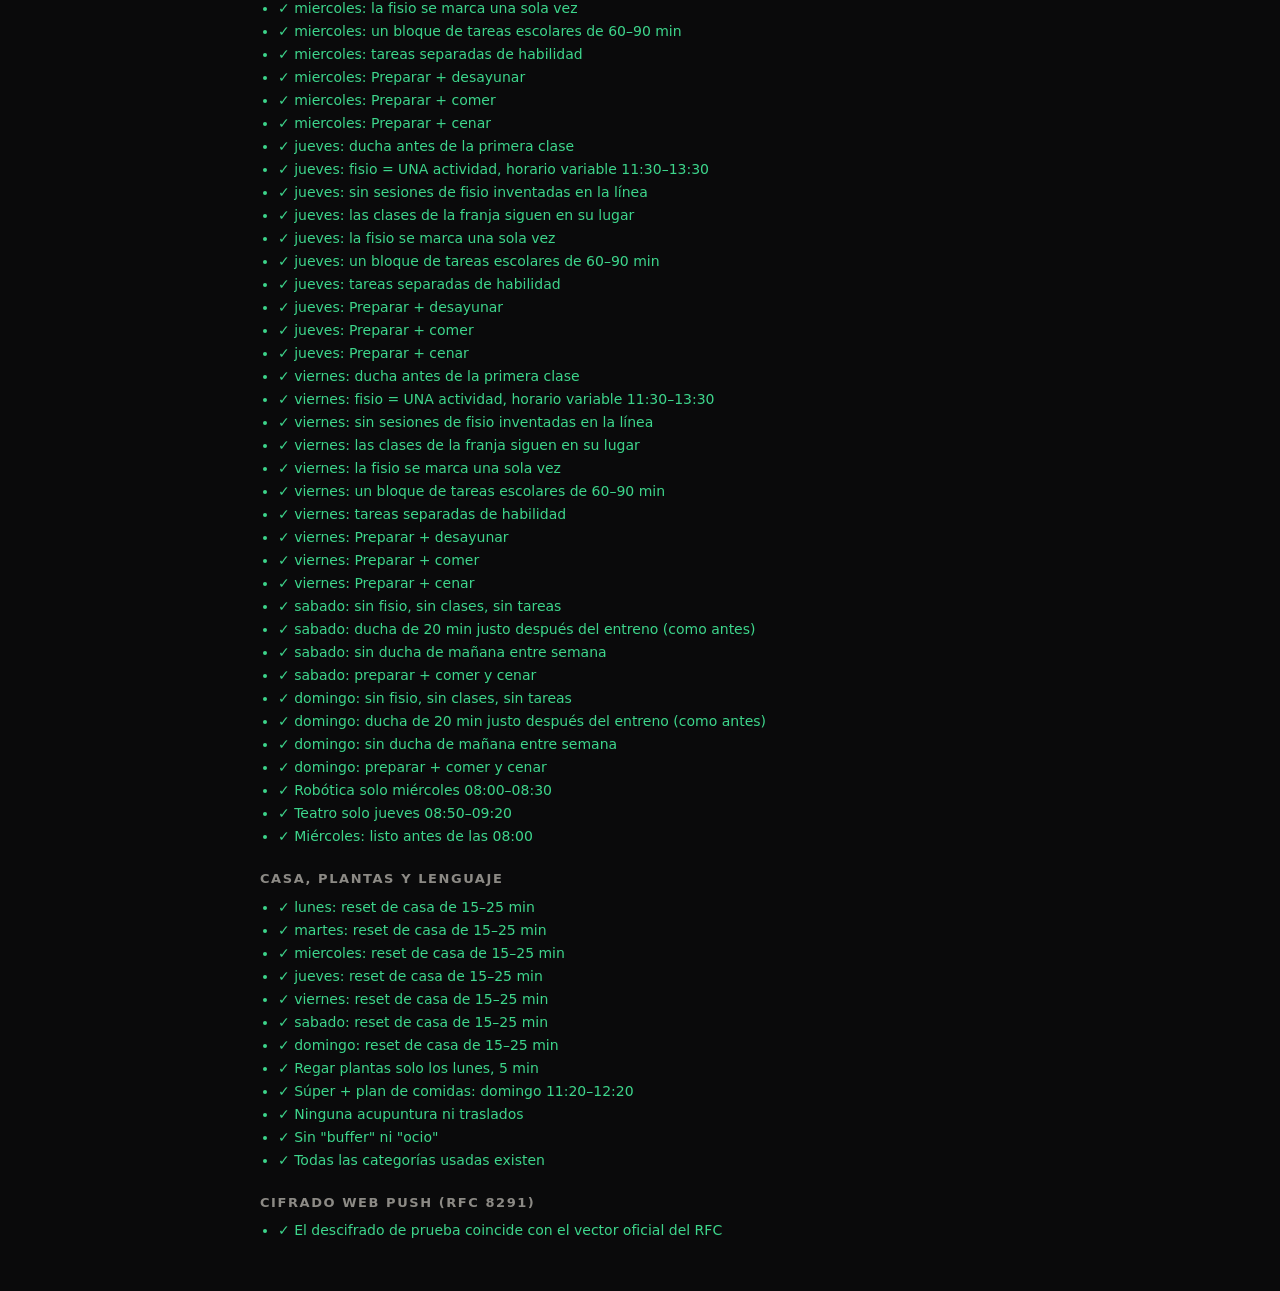
==== commit 25d2b4f5: "Add files via upload" ====
--- a/index.html
+++ b/index.html
@@ -2,153 +2,29 @@
 <html lang="es">
 <head>
 <meta charset="UTF-8">
-<meta name="viewport" content="width=device-width, initial-scale=1, viewport-fit=cover">
-<title>Rutina de JP</title>
-<meta name="description" content="Rutina diaria de JP">
-<link rel="manifest" href="manifest.json">
-<meta name="theme-color" content="#0A0A0B">
-<meta name="color-scheme" content="dark">
-<meta name="apple-mobile-web-app-capable" content="yes">
-<meta name="mobile-web-app-capable" content="yes">
-<meta name="apple-mobile-web-app-status-bar-style" content="black-translucent">
-<meta name="apple-mobile-web-app-title" content="Rutina">
-<meta name="format-detection" content="telephone=no">
-<link rel="icon" type="image/png" sizes="192x192" href="icon-192.png">
-<link rel="apple-touch-icon" href="icon-180.png">
-<link rel="stylesheet" href="styles.css">
+<meta name="viewport" content="width=device-width, initial-scale=1">
+<title>Pruebas de la rutina</title>
+<meta name="robots" content="noindex">
+<style>
+  :root { color-scheme: dark; }
+  body { font: 14px/1.5 -apple-system, BlinkMacSystemFont, "Segoe UI", system-ui, sans-serif; background: #0A0A0B; color: #F5F4F0; margin: 0; padding: 20px 16px 48px; }
+  main { max-width: 760px; margin: 0 auto; }
+  h1 { font-size: 20px; margin: 0 0 4px; }
+  h2 { font-size: 13px; letter-spacing: .12em; text-transform: uppercase; color: #8C8A85; margin: 22px 0 8px; }
+  #resumen { font-size: 16px; font-weight: 650; margin: 8px 0 16px; }
+  .ok { color: #3DD68C; } .mal { color: #F58A97; }
+  li { margin: 2px 0; }
+  ul { padding-left: 18px; margin: 0; }
+</style>
 </head>
 <body>
-
-<header class="top">
-  <div class="top-in">
-    <div class="ttl">
-      <div class="eyebrow">Rutina<span id="focoDia"></span></div>
-      <div class="today" id="fecha">—</div>
-    </div>
-    <div class="clock num" id="reloj" aria-label="Hora en Ciudad de México">--:--</div>
-    <button class="bell" id="avBell" type="button" aria-label="Notificaciones" aria-controls="panelAvisos"></button>
-  </div>
-</header>
-
-<main class="wrap">
-
-  <div class="side">
-    <nav class="days" id="dias" role="tablist" aria-label="Días de la semana"></nav>
-    <button class="back" id="volver" type="button">
-      <svg viewBox="0 0 24 24" aria-hidden="true"><path d="M15 6l-6 6 6 6"/></svg>
-      Volver a hoy
-    </button>
-
-    <div class="alert" id="aviso" role="status"></div>
-
-    <section class="now" id="ahora" role="button" tabindex="0" aria-label="Ir a la actividad actual">
-      <div class="now-top">
-        <span class="now-lab"><span class="pulse"></span><span id="nLab">Ahora</span></span>
-        <span class="now-cat" id="nCat"></span>
-      </div>
-      <h1 class="now-act" id="nAct">—</h1>
-      <div class="now-sub" id="nSub"></div>
-      <div class="track"><i id="nBar"></i></div>
-      <div class="now-meta">
-        <span class="now-rng num" id="nRng"></span>
-        <span class="now-left" id="nLeft"></span>
-      </div>
-      <div class="now-next">
-        <span class="nx-ic" id="nNextIc"></span>
-        <span class="tx"><span class="nx-lab" id="nNextLab">Siguiente</span><span class="nx-name" id="nNext"></span></span>
-        <span class="hr num" id="nNextHr"></span>
-      </div>
-    </section>
-
-    <section class="prog" id="prog" aria-label="Progreso del día">
-      <div class="prog-row">
-        <span class="t" id="progT">Progreso del día</span>
-        <span class="pct num" id="ringPct">0%</span>
-      </div>
-      <div class="bar"><i id="progBar"></i></div>
-      <div class="prog-row sm">
-        <span id="progS"></span>
-        <span class="num" id="diaPct"></span>
-      </div>
-      <div class="bar thin"><i id="diaBar"></i></div>
-    </section>
-  </div>
-
-  <div class="main">
-    <div class="head">
-      <div>
-        <h2 id="tituloLinea">Línea del día</h2>
-        <div class="foco" id="focoLinea"></div>
-      </div>
-      <span class="c num" id="conteo"></span>
-    </div>
-    <ol class="line" id="linea"></ol>
-
-    <details class="panel">
-      <summary>
-        <span class="ic"><svg viewBox="0 0 24 24" aria-hidden="true"><path d="M12 3v4M12 17v4M5 12H3M21 12h-2"/><circle cx="12" cy="12" r="5"/></svg></span>
-        <span class="grow">Anclas y contingencias</span>
-        <span class="cr"><svg viewBox="0 0 24 24" aria-hidden="true"><path d="M6 9l6 6 6-6"/></svg></span>
-      </summary>
-      <div class="in">
-        <h4>Anclas duras</h4>
-        <ul id="anclas"></ul>
-        <h4>Si algo sale mal</h4>
-        <ul>
-          <li><b>Vas 30 min tarde:</b> recorta tiempo libre; nunca el bloque profundo ni las tareas.</li>
-          <li><b>Si algo se alarga:</b> usa primero el margen que haya, después tiempo libre; nunca sacrifiques comida ni sueño.</li>
-          <li><b>Pierdes 1 hora:</b> salva clases, fisio, comidas, tareas y 60 min de habilidad, en ese orden.</li>
-          <li><b>La fisio cae a otra hora:</b> sigue siendo dentro de la ventana; lo que sobre de la ventana es margen. No muevas la comida ni las tareas.</li>
-          <li><b>Las tareas no caben:</b> lo pendiente pasa al siguiente bloque de tareas, nunca al de habilidad.</li>
-          <li><b>Muy cansado:</b> anclas + comidas + 1 bloque corto. El entreno se salta, la fisio no. El reset de casa baja a 10 min (platos y basura), pero no se salta.</li>
-        </ul>
-        <h4>Fin de semana</h4>
-        <ul>
-          <li><b>Sábado más relajado:</b> deja solo el bloque profundo de la mañana (60–90 min) y quita el bloque 2.</li>
-          <li>Uno de los dos días del finde, capricho a domicilio: esa noche no cocinas.</li>
-          <li>Sábado: limpieza + lavandería. Domingo: súper y plan de comidas de la semana.</li>
-        </ul>
-        <div class="legend" id="leyenda"></div>
-      </div>
-    </details>
-
-    <details class="panel" id="panelAvisos">
-      <summary>
-        <span class="ic" id="avIc"></span>
-        <span class="grow">Notificaciones</span>
-        <span class="pill" id="avPill">…</span>
-        <span class="cr"><svg viewBox="0 0 24 24" aria-hidden="true"><path d="M6 9l6 6 6-6"/></svg></span>
-      </summary>
-      <div class="in">
-        <p class="av-txt" id="avTxt"></p>
-        <fieldset class="seg" id="avLead">
-          <legend>Avisarme</legend>
-          <div class="seg-in">
-            <label><input type="radio" name="lead" value="0"><span>Al empezar</span></label>
-            <label><input type="radio" name="lead" value="5" checked><span>5 min antes</span></label>
-            <label><input type="radio" name="lead" value="10"><span>10 min antes</span></label>
-          </div>
-        </fieldset>
-        <div class="av-btns">
-          <button class="btn primary" id="avBoton" type="button">Activar notificaciones</button>
-          <button class="btn ghost" id="avPrueba" type="button" hidden>Enviar una prueba</button>
-        </div>
-        <p class="av-nota">Un aviso por actividad, como máximo. No avisa de márgenes, tiempo libre ni sueño, ni de lo que ya marcaste como hecho.</p>
-      </div>
-    </details>
-
-    <p class="foot">
-      Entreno: martes · jueves · sábado · domingo<br>
-      Fisio: lunes a viernes, hora variable <span id="footFisio"></span><br>
-      El progreso se reinicia solo cada día (hora de Ciudad de México)
-    </p>
-  </div>
-
+<main>
+  <h1>Pruebas de la rutina</h1>
+  <p>Abre esta página en el navegador: comprueba los horarios de los 7 días y el servidor de avisos (con KV y push simulados). No toca tus datos.</p>
+  <div id="resumen">Ejecutando…</div>
+  <div id="salida"></div>
 </main>
-
-<script src="rutina.js"></script>
-<script src="app.js"></script>
-<script src="push-config.js"></script>
-<script src="avisos.js"></script>
+<script src="../rutina.js"></script>
+<script type="module" src="pruebas.js"></script>
 </body>
 </html>
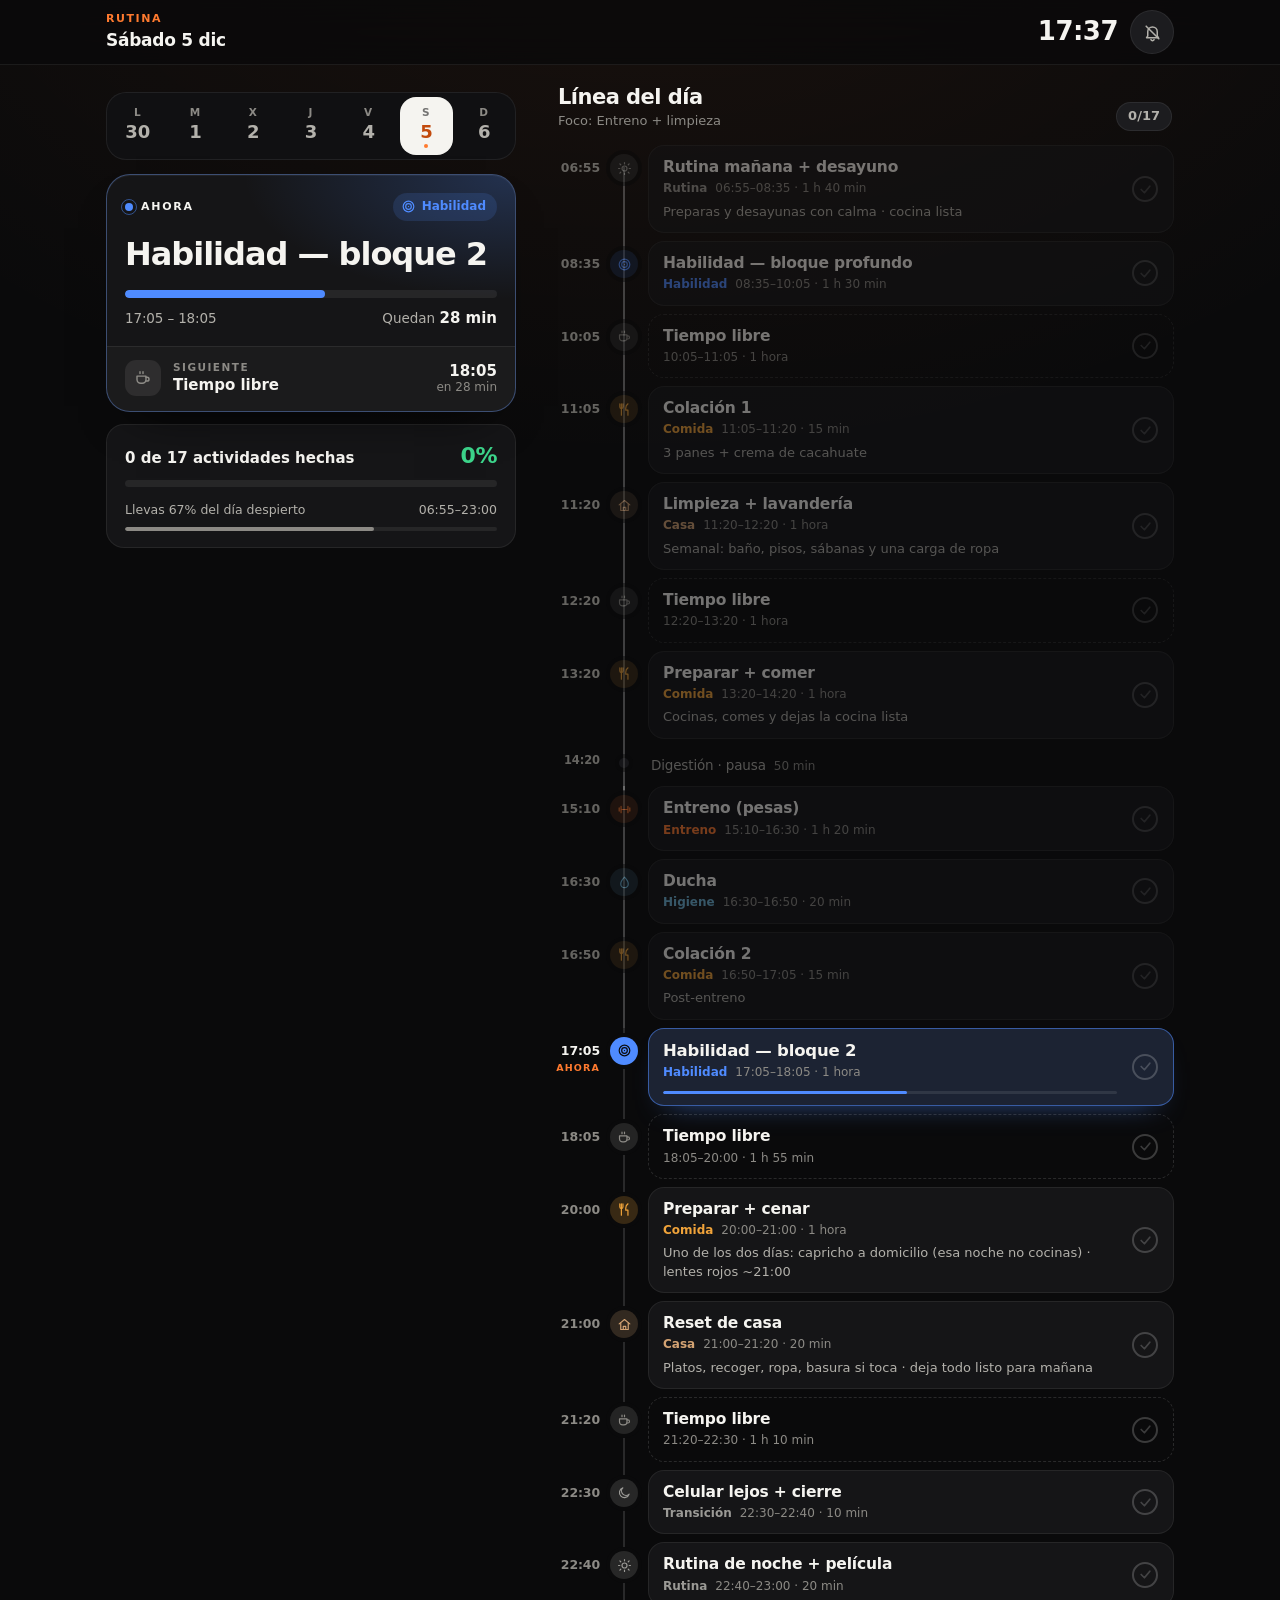
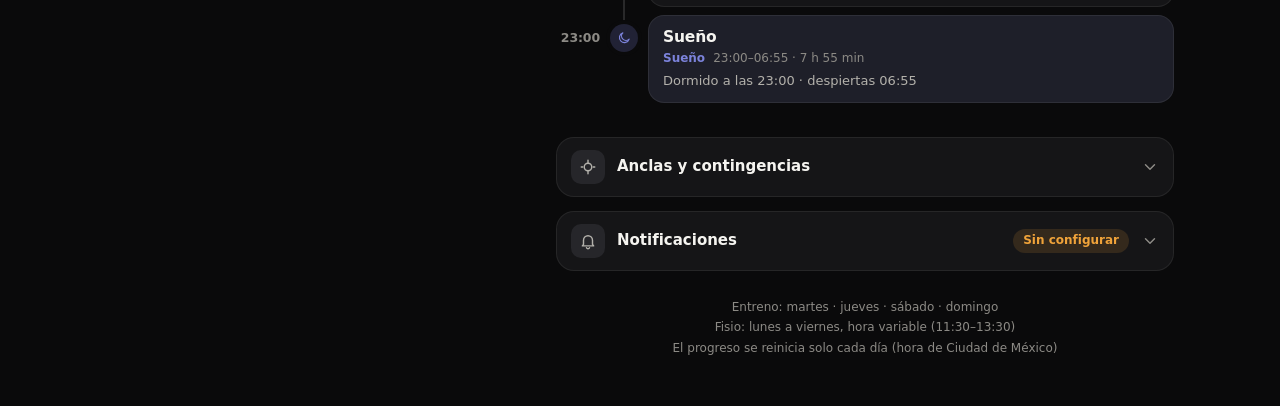
==== commit a3922302: "Add files via upload" ====
--- a/index.html
+++ b/index.html
@@ -2,29 +2,153 @@
 <html lang="es">
 <head>
 <meta charset="UTF-8">
-<meta name="viewport" content="width=device-width, initial-scale=1">
-<title>Pruebas de la rutina</title>
-<meta name="robots" content="noindex">
-<style>
-  :root { color-scheme: dark; }
-  body { font: 14px/1.5 -apple-system, BlinkMacSystemFont, "Segoe UI", system-ui, sans-serif; background: #0A0A0B; color: #F5F4F0; margin: 0; padding: 20px 16px 48px; }
-  main { max-width: 760px; margin: 0 auto; }
-  h1 { font-size: 20px; margin: 0 0 4px; }
-  h2 { font-size: 13px; letter-spacing: .12em; text-transform: uppercase; color: #8C8A85; margin: 22px 0 8px; }
-  #resumen { font-size: 16px; font-weight: 650; margin: 8px 0 16px; }
-  .ok { color: #3DD68C; } .mal { color: #F58A97; }
-  li { margin: 2px 0; }
-  ul { padding-left: 18px; margin: 0; }
-</style>
+<meta name="viewport" content="width=device-width, initial-scale=1, viewport-fit=cover">
+<title>Rutina de JP</title>
+<meta name="description" content="Rutina diaria de JP">
+<link rel="manifest" href="manifest.json">
+<meta name="theme-color" content="#0A0A0B">
+<meta name="color-scheme" content="dark">
+<meta name="apple-mobile-web-app-capable" content="yes">
+<meta name="mobile-web-app-capable" content="yes">
+<meta name="apple-mobile-web-app-status-bar-style" content="black-translucent">
+<meta name="apple-mobile-web-app-title" content="Rutina">
+<meta name="format-detection" content="telephone=no">
+<link rel="icon" type="image/png" sizes="192x192" href="icon-192.png">
+<link rel="apple-touch-icon" href="icon-180.png">
+<link rel="stylesheet" href="styles.css">
 </head>
 <body>
-<main>
-  <h1>Pruebas de la rutina</h1>
-  <p>Abre esta página en el navegador: comprueba los horarios de los 7 días y el servidor de avisos (con KV y push simulados). No toca tus datos.</p>
-  <div id="resumen">Ejecutando…</div>
-  <div id="salida"></div>
+
+<header class="top">
+  <div class="top-in">
+    <div class="ttl">
+      <div class="eyebrow">Rutina<span id="focoDia"></span></div>
+      <div class="today" id="fecha">—</div>
+    </div>
+    <div class="clock num" id="reloj" aria-label="Hora en Ciudad de México">--:--</div>
+    <button class="bell" id="avBell" type="button" aria-label="Notificaciones" aria-controls="panelAvisos"></button>
+  </div>
+</header>
+
+<main class="wrap">
+
+  <div class="side">
+    <nav class="days" id="dias" role="tablist" aria-label="Días de la semana"></nav>
+    <button class="back" id="volver" type="button">
+      <svg viewBox="0 0 24 24" aria-hidden="true"><path d="M15 6l-6 6 6 6"/></svg>
+      Volver a hoy
+    </button>
+
+    <div class="alert" id="aviso" role="status"></div>
+
+    <section class="now" id="ahora" role="button" tabindex="0" aria-label="Ir a la actividad actual">
+      <div class="now-top">
+        <span class="now-lab"><span class="pulse"></span><span id="nLab">Ahora</span></span>
+        <span class="now-cat" id="nCat"></span>
+      </div>
+      <h1 class="now-act" id="nAct">—</h1>
+      <div class="now-sub" id="nSub"></div>
+      <div class="track"><i id="nBar"></i></div>
+      <div class="now-meta">
+        <span class="now-rng num" id="nRng"></span>
+        <span class="now-left" id="nLeft"></span>
+      </div>
+      <div class="now-next">
+        <span class="nx-ic" id="nNextIc"></span>
+        <span class="tx"><span class="nx-lab" id="nNextLab">Siguiente</span><span class="nx-name" id="nNext"></span></span>
+        <span class="hr num" id="nNextHr"></span>
+      </div>
+    </section>
+
+    <section class="prog" id="prog" aria-label="Progreso del día">
+      <div class="prog-row">
+        <span class="t" id="progT">Progreso del día</span>
+        <span class="pct num" id="ringPct">0%</span>
+      </div>
+      <div class="bar"><i id="progBar"></i></div>
+      <div class="prog-row sm">
+        <span id="progS"></span>
+        <span class="num" id="diaPct"></span>
+      </div>
+      <div class="bar thin"><i id="diaBar"></i></div>
+    </section>
+  </div>
+
+  <div class="main">
+    <div class="head">
+      <div>
+        <h2 id="tituloLinea">Línea del día</h2>
+        <div class="foco" id="focoLinea"></div>
+      </div>
+      <span class="c num" id="conteo"></span>
+    </div>
+    <ol class="line" id="linea"></ol>
+
+    <details class="panel">
+      <summary>
+        <span class="ic"><svg viewBox="0 0 24 24" aria-hidden="true"><path d="M12 3v4M12 17v4M5 12H3M21 12h-2"/><circle cx="12" cy="12" r="5"/></svg></span>
+        <span class="grow">Anclas y contingencias</span>
+        <span class="cr"><svg viewBox="0 0 24 24" aria-hidden="true"><path d="M6 9l6 6 6-6"/></svg></span>
+      </summary>
+      <div class="in">
+        <h4>Anclas duras</h4>
+        <ul id="anclas"></ul>
+        <h4>Si algo sale mal</h4>
+        <ul>
+          <li><b>Vas 30 min tarde:</b> recorta tiempo libre; nunca el bloque profundo ni las tareas.</li>
+          <li><b>Si algo se alarga:</b> usa primero el margen que haya, después tiempo libre; nunca sacrifiques comida ni sueño.</li>
+          <li><b>Pierdes 1 hora:</b> salva clases, fisio, comidas, tareas y 60 min de habilidad, en ese orden.</li>
+          <li><b>La fisio cae a otra hora:</b> sigue siendo dentro de la ventana; lo que sobre de la ventana es margen. No muevas la comida ni las tareas.</li>
+          <li><b>Las tareas no caben:</b> lo pendiente pasa al siguiente bloque de tareas, nunca al de habilidad.</li>
+          <li><b>Muy cansado:</b> anclas + comidas + 1 bloque corto. El entreno se salta, la fisio no. El reset de casa baja a 10 min (platos y basura), pero no se salta.</li>
+        </ul>
+        <h4>Fin de semana</h4>
+        <ul>
+          <li><b>Sábado más relajado:</b> deja solo el bloque profundo de la mañana (60–90 min) y quita el bloque 2.</li>
+          <li>Uno de los dos días del finde, capricho a domicilio: esa noche no cocinas.</li>
+          <li>Sábado: limpieza + lavandería. Domingo: súper y plan de comidas de la semana.</li>
+        </ul>
+        <div class="legend" id="leyenda"></div>
+      </div>
+    </details>
+
+    <details class="panel" id="panelAvisos">
+      <summary>
+        <span class="ic" id="avIc"></span>
+        <span class="grow">Notificaciones</span>
+        <span class="pill" id="avPill">…</span>
+        <span class="cr"><svg viewBox="0 0 24 24" aria-hidden="true"><path d="M6 9l6 6 6-6"/></svg></span>
+      </summary>
+      <div class="in">
+        <p class="av-txt" id="avTxt"></p>
+        <fieldset class="seg" id="avLead">
+          <legend>Avisarme</legend>
+          <div class="seg-in">
+            <label><input type="radio" name="lead" value="0"><span>Al empezar</span></label>
+            <label><input type="radio" name="lead" value="5" checked><span>5 min antes</span></label>
+            <label><input type="radio" name="lead" value="10"><span>10 min antes</span></label>
+          </div>
+        </fieldset>
+        <div class="av-btns">
+          <button class="btn primary" id="avBoton" type="button">Activar notificaciones</button>
+          <button class="btn ghost" id="avPrueba" type="button" hidden>Enviar una prueba</button>
+        </div>
+        <p class="av-nota">Un aviso por actividad, como máximo. No avisa de márgenes, tiempo libre ni sueño, ni de lo que ya marcaste como hecho.</p>
+      </div>
+    </details>
+
+    <p class="foot">
+      Entreno: martes · jueves · sábado · domingo<br>
+      Fisio: lunes a viernes, hora variable <span id="footFisio"></span><br>
+      El progreso se reinicia solo cada día (hora de Ciudad de México)
+    </p>
+  </div>
+
 </main>
-<script src="../rutina.js"></script>
-<script type="module" src="pruebas.js"></script>
+
+<script src="rutina.js"></script>
+<script src="app.js"></script>
+<script src="push-config.js"></script>
+<script src="avisos.js"></script>
 </body>
 </html>
--- a/styles.css
+++ b/styles.css
@@ -0,0 +1,513 @@
+/* ============================================================
+   Rutina de JP — estilos
+   Tinta cálida + naranja (el del icono). Mobile-first (iPhone).
+   ============================================================ */
+
+:root {
+  color-scheme: dark;
+
+  --bg:        #0A0A0B;
+  --bg-2:      #101012;
+  --surface:   #151517;
+  --surface-2: #1C1C1F;
+  --surface-3: #26262A;
+  --line:      rgba(255, 255, 255, .07);
+  --line-2:    rgba(255, 255, 255, .13);
+
+  --text:   #F5F4F0;
+  --text-2: #B3B1AB;
+  --text-3: #8C8A85;
+
+  --accent:      #FF7A2F;
+  --accent-2:    #FFA46B;
+  --accent-soft: rgba(255, 122, 47, .13);
+
+  --ok:     #3DD68C;
+  --ok-ink: #04220F;
+  --warn:   #F0A33A;
+
+  --r-xl: 24px;
+  --r-lg: 18px;
+  --r-md: 14px;
+  --r-sm: 10px;
+
+  --sans:  -apple-system, BlinkMacSystemFont, "SF Pro Text", "Segoe UI", Roboto, system-ui, sans-serif;
+  --round: ui-rounded, "SF Pro Rounded", -apple-system, BlinkMacSystemFont, "Segoe UI", system-ui, sans-serif;
+  --ease:  cubic-bezier(.2, .8, .2, 1);
+
+  --gut: max(16px, env(safe-area-inset-left));
+  --gut-r: max(16px, env(safe-area-inset-right));
+}
+
+* { box-sizing: border-box; margin: 0; padding: 0; -webkit-tap-highlight-color: transparent; }
+
+html { background: var(--bg); -webkit-text-size-adjust: 100%; text-size-adjust: 100%; }
+
+body {
+  font-family: var(--sans);
+  background:
+    radial-gradient(120% 50% at 50% -8%, rgba(255, 122, 47, .07), transparent 62%),
+    var(--bg);
+  background-repeat: no-repeat;
+  color: var(--text);
+  line-height: 1.45;
+  font-size: 16px;
+  -webkit-font-smoothing: antialiased;
+  text-rendering: optimizeLegibility;
+  min-height: 100vh;
+  min-height: 100dvh;
+  overflow-x: hidden;
+}
+
+button { font: inherit; color: inherit; }
+svg { display: block; fill: none; stroke: currentColor; stroke-width: 1.9; stroke-linecap: round; stroke-linejoin: round; }
+
+:focus-visible { outline: 2px solid var(--accent); outline-offset: 2px; }
+
+.num { font-variant-numeric: tabular-nums; font-feature-settings: "tnum"; }
+
+.wrap {
+  max-width: 560px;
+  margin: 0 auto;
+  padding: 0 var(--gut-r) calc(48px + env(safe-area-inset-bottom)) var(--gut);
+}
+
+/* ---------------- encabezado ---------------- */
+.top {
+  position: sticky; top: 0; z-index: 40;
+  background: rgba(10, 10, 11, .78);
+  backdrop-filter: saturate(170%) blur(20px);
+  -webkit-backdrop-filter: saturate(170%) blur(20px);
+  border-bottom: 1px solid var(--line);
+  padding-top: env(safe-area-inset-top);
+}
+.top-in {
+  max-width: 560px; margin: 0 auto;
+  padding: 10px var(--gut-r) 10px var(--gut);
+  display: flex; align-items: center; gap: 12px;
+}
+.ttl { flex: 1; min-width: 0; }
+.eyebrow {
+  font-size: 11px; font-weight: 700; letter-spacing: .14em; text-transform: uppercase;
+  color: var(--accent);
+}
+.eyebrow span { color: var(--text-3); letter-spacing: .06em; }
+.today {
+  font-size: 17px; font-weight: 650; letter-spacing: -.015em; margin-top: 1px;
+  white-space: nowrap; overflow: hidden; text-overflow: ellipsis;
+}
+.clock {
+  font-family: var(--round); font-size: 26px; font-weight: 650; letter-spacing: -.02em;
+}
+.bell {
+  flex: none; width: 44px; height: 44px; border-radius: 50%; cursor: pointer;
+  display: grid; place-items: center; position: relative;
+  background: var(--surface-2); border: 1px solid var(--line); color: var(--text-2);
+  transition: background .2s, color .2s, transform .15s var(--ease);
+}
+.bell svg { width: 19px; height: 19px; }
+.bell.on { color: var(--accent); }
+.bell.on::after {
+  content: ''; position: absolute; top: 9px; right: 10px;
+  width: 7px; height: 7px; border-radius: 50%; background: var(--accent);
+  box-shadow: 0 0 0 2px var(--surface-2);
+}
+.bell:active { transform: scale(.93); }
+
+/* ---------------- selector de día ---------------- */
+.days {
+  display: grid; grid-template-columns: repeat(7, 1fr); gap: 4px;
+  margin-top: 16px; padding: 4px;
+  background: var(--bg-2); border: 1px solid var(--line); border-radius: 20px;
+}
+.day {
+  appearance: none; border: 0; background: transparent; cursor: pointer;
+  border-radius: 16px; min-height: 58px; padding: 7px 0 6px;
+  display: flex; flex-direction: column; align-items: center; justify-content: center; gap: 2px;
+  transition: background .22s var(--ease), color .22s, transform .15s var(--ease);
+}
+.day .l { font-size: 10.5px; font-weight: 700; letter-spacing: .1em; color: var(--text-3); }
+.day .n { font-family: var(--round); font-size: 18px; font-weight: 650; color: var(--text-2); line-height: 1.1; }
+.day .dot { width: 4px; height: 4px; border-radius: 50%; background: transparent; }
+.day.hoy .n { color: var(--accent); }
+.day.hoy .dot { background: var(--accent); }
+.day[aria-selected="true"] { background: var(--text); }
+.day[aria-selected="true"] .l { color: rgba(10, 10, 11, .55); }
+.day[aria-selected="true"] .n { color: #0A0A0B; }
+.day[aria-selected="true"].hoy .n { color: #C24A0C; }
+.day:active { transform: scale(.94); }
+
+.back {
+  display: none; align-items: center; justify-content: center; gap: 6px;
+  margin: 10px auto 0; min-height: 44px; padding: 0 18px 0 12px; cursor: pointer;
+  border-radius: 999px; border: 1px solid rgba(255, 122, 47, .32);
+  background: var(--accent-soft); color: var(--accent-2);
+  font-size: 14px; font-weight: 600;
+}
+.back svg { width: 18px; height: 18px; stroke-width: 2.2; }
+.back.on { display: flex; }
+.back:active { transform: scale(.97); }
+
+/* ---------------- avisos de configuración ---------------- */
+.alert {
+  display: none; margin-top: 12px; padding: 13px 15px;
+  border-radius: var(--r-md); font-size: 13.5px; line-height: 1.5;
+  border: 1px solid rgba(240, 163, 58, .35);
+  background: rgba(240, 163, 58, .09); color: #F2CD95;
+}
+.alert.on { display: block; }
+.alert b { color: var(--text); font-weight: 600; }
+.alert ul { margin: 6px 0 4px 18px; }
+.alert li { margin-top: 3px; }
+
+/* ---------------- tarjeta AHORA ---------------- */
+.now {
+  --cat: var(--accent);
+  position: relative; overflow: hidden; isolation: isolate;
+  margin-top: 14px; padding: 18px 18px 0;
+  border-radius: var(--r-xl);
+  background: var(--surface);
+  border: 1px solid var(--line-2);
+  border-color: color-mix(in srgb, var(--cat) 30%, var(--line-2));
+  box-shadow: inset 0 1px 0 rgba(255, 255, 255, .05), 0 24px 48px -30px rgba(0, 0, 0, .9);
+  cursor: pointer;
+  transition: border-color .4s;
+}
+.now::before {
+  content: ''; position: absolute; inset: 0; z-index: -1; pointer-events: none;
+  background: radial-gradient(95% 75% at 100% 0%, color-mix(in srgb, var(--cat) 24%, transparent), transparent 70%);
+  transition: opacity .4s;
+}
+.now-top { display: flex; align-items: center; justify-content: space-between; gap: 10px; min-height: 28px; }
+.now-lab {
+  display: inline-flex; align-items: center; gap: 8px;
+  font-size: 11px; font-weight: 750; letter-spacing: .16em; text-transform: uppercase; color: var(--text);
+}
+.pulse { width: 8px; height: 8px; border-radius: 50%; background: var(--cat); position: relative; flex: none; }
+.pulse::after {
+  content: ''; position: absolute; inset: -4px; border-radius: 50%;
+  border: 1.5px solid var(--cat); opacity: .5; animation: pulse 2.4s ease-out infinite;
+}
+@keyframes pulse { 0% { transform: scale(.5); opacity: .6 } 100% { transform: scale(1.8); opacity: 0 } }
+.now.otro .pulse { display: none; }
+
+.now-cat {
+  display: inline-flex; align-items: center; gap: 6px; min-width: 0;
+  font-size: 12px; font-weight: 650; color: var(--cat);
+  background: rgba(255, 255, 255, .06);
+  background: color-mix(in srgb, var(--cat) 15%, transparent);
+  padding: 5px 11px 5px 8px; border-radius: 999px;
+}
+.now-cat:empty { display: none; }
+.now-cat svg { width: 15px; height: 15px; }
+
+.now-act {
+  font-size: 30px; font-weight: 720; letter-spacing: -.032em; line-height: 1.1;
+  margin: 16px 0 6px; text-wrap: balance; overflow-wrap: anywhere;
+}
+.now-sub { font-size: 14.5px; color: var(--text-2); line-height: 1.45; }
+
+.track { height: 8px; border-radius: 99px; background: rgba(255, 255, 255, .07); margin-top: 18px; overflow: hidden; }
+.track i { display: block; height: 100%; width: 0; border-radius: 99px; background: var(--cat); transition: width .6s var(--ease); }
+.now.otro .track { display: none; }
+
+.now-meta {
+  display: flex; align-items: baseline; justify-content: space-between; gap: 10px;
+  margin-top: 10px; font-size: 13.5px; color: var(--text-2);
+}
+.now-rng { font-family: var(--round); letter-spacing: -.01em; }
+.now-left b { font-family: var(--round); color: var(--text); font-weight: 700; font-size: 15px; }
+
+.now-next {
+  margin: 16px -18px 0; padding: 13px 18px 14px;
+  border-top: 1px solid var(--line); background: rgba(255, 255, 255, .025);
+  display: flex; align-items: center; gap: 12px;
+}
+.nx-ic {
+  --nx: var(--text-3);
+  flex: none; width: 36px; height: 36px; border-radius: 11px;
+  display: grid; place-items: center; color: var(--nx);
+  background: rgba(255, 255, 255, .06);
+  background: color-mix(in srgb, var(--nx) 16%, transparent);
+}
+.nx-ic:empty { display: none; }
+.nx-ic svg { width: 18px; height: 18px; }
+.now-next .tx { flex: 1; min-width: 0; display: flex; flex-direction: column; }
+.nx-lab { font-size: 10.5px; font-weight: 750; letter-spacing: .14em; text-transform: uppercase; color: var(--text-3); }
+.nx-name { font-size: 15px; font-weight: 600; color: var(--text); white-space: nowrap; overflow: hidden; text-overflow: ellipsis; }
+.nx-name b { font-weight: 650; }
+.now-next .hr { text-align: right; font-family: var(--round); line-height: 1.25; }
+.now-next .hr b { display: block; font-size: 15px; font-weight: 650; color: var(--text); }
+.now-next .hr small { display: block; font-size: 12px; color: var(--text-3); white-space: nowrap; }
+
+/* ---------------- progreso ---------------- */
+.prog {
+  margin-top: 12px; padding: 15px 18px 16px;
+  border-radius: var(--r-lg); background: var(--surface); border: 1px solid var(--line);
+  display: grid; gap: 8px;
+}
+.prog-row { display: flex; align-items: baseline; justify-content: space-between; gap: 12px; }
+.prog .t { font-size: 15px; font-weight: 620; }
+.prog .pct { font-family: var(--round); font-size: 22px; font-weight: 720; color: var(--ok); letter-spacing: -.02em; }
+.prog-row.sm { font-size: 12.5px; color: var(--text-2); margin-top: 6px; }
+.prog-row.sm .num { font-family: var(--round); }
+.bar { height: 7px; border-radius: 99px; background: rgba(255, 255, 255, .07); overflow: hidden; }
+.bar i { display: block; height: 100%; width: 0; border-radius: 99px; background: var(--ok); transition: width .6s var(--ease); }
+.bar.thin { height: 4px; }
+.bar.thin i { background: var(--text-3); }
+
+/* ---------------- línea del día ---------------- */
+.head {
+  display: flex; align-items: flex-end; justify-content: space-between; gap: 12px;
+  margin: 30px 2px 14px;
+}
+.head h2 { font-size: 21px; font-weight: 720; letter-spacing: -.025em; line-height: 1.2; }
+.head .foco { font-size: 13px; color: var(--text-3); margin-top: 2px; }
+.head .foco:empty { display: none; }
+.head .c {
+  font-family: var(--round); font-size: 13px; font-weight: 600; color: var(--text-2);
+  background: var(--surface-2); border: 1px solid var(--line); padding: 4px 11px; border-radius: 99px;
+}
+.head .c:empty { display: none; }
+
+.line { list-style: none; position: relative; }
+
+.row {
+  --cat: var(--text-3);
+  display: grid; grid-template-columns: 44px 28px minmax(0, 1fr); column-gap: 10px;
+  position: relative; padding-bottom: 8px;
+}
+.row .hr {
+  font-family: var(--round); font-size: 12.5px; font-weight: 600; letter-spacing: -.01em;
+  color: var(--text-3); text-align: right; padding-top: 15px; line-height: 1.2;
+}
+
+/* riel vertical */
+.node { position: relative; display: flex; justify-content: center; }
+.node::before {
+  content: ''; position: absolute; top: 0; bottom: -8px; left: 50%;
+  width: 2px; margin-left: -1px; background: var(--line-2);
+}
+.row:first-child .node::before { top: 22px; }
+.row:last-child .node::before { bottom: auto; height: 22px; }
+.row.past .node::before { background: rgba(255, 255, 255, .22); }
+
+.node .dot {
+  position: relative; z-index: 1; margin-top: 9px;
+  width: 28px; height: 28px; border-radius: 50%;
+  display: grid; place-items: center; color: var(--cat);
+  background: var(--surface-2);
+  background: color-mix(in srgb, var(--cat) 20%, var(--bg));
+  box-shadow: 0 0 0 4px var(--bg);
+  transition: background .25s, color .25s;
+}
+.node .dot svg { width: 15px; height: 15px; }
+
+.item {
+  display: flex; align-items: center; gap: 6px; min-height: 58px;
+  padding: 11px 6px 11px 14px; border-radius: 16px;
+  background: var(--surface); border: 1px solid var(--line);
+  transition: border-color .2s, background .2s, opacity .2s;
+}
+.item .txt { flex: 1; min-width: 0; }
+.item .name { font-size: 15.5px; font-weight: 600; letter-spacing: -.012em; line-height: 1.3; overflow-wrap: anywhere; }
+.item .tags { display: flex; align-items: center; flex-wrap: wrap; gap: 3px 8px; margin-top: 3px; }
+.item .cat { font-size: 12px; font-weight: 650; color: var(--cat); }
+.item .dur { font-size: 12px; color: var(--text-3); font-variant-numeric: tabular-nums; }
+.item .note { font-size: 13px; color: var(--text-2); margin-top: 5px; line-height: 1.42; }
+
+.chip-var {
+  font-size: 11px; font-weight: 700; color: var(--cat);
+  border: 1px dashed var(--cat); padding: 0 7px; border-radius: 99px; line-height: 17px;
+}
+.chip-now { display: none; }
+
+/* margen: fila compacta, sin tarjeta */
+.row.k-margen { padding-bottom: 4px; }
+.row.k-margen .hr { padding-top: 7px; font-size: 11.5px; }
+.row.k-margen .node .dot {
+  width: 10px; height: 10px; margin-top: 11px; background: var(--surface-3); box-shadow: 0 0 0 4px var(--bg);
+}
+.row.k-margen .node .dot svg { display: none; }
+.row.k-margen .item { min-height: 0; padding: 5px 4px 5px 2px; background: none; border-color: transparent; }
+.row.k-margen .name { display: inline; font-size: 13.5px; font-weight: 500; color: var(--text-2); }
+.row.k-margen .tags { display: inline-flex; margin: 0 0 0 8px; }
+.row.k-margen .cat { display: none; }
+.row.k-margen .note { font-size: 12.5px; margin-top: 2px; }
+
+/* tiempo libre: tarjeta abierta */
+.row.k-libre .item { background: transparent; border: 1px dashed var(--line-2); }
+.row.k-libre .cat { display: none; }
+
+/* ventana de horario variable (fisio): una sola actividad, sin hora fija */
+.row.ventana .item { border-style: dashed; border-color: color-mix(in srgb, var(--cat) 50%, transparent); }
+.row.ventana.abierta .item { background: color-mix(in srgb, var(--cat) 10%, var(--surface)); }
+.row.ventana.abierta .node .dot { box-shadow: 0 0 0 4px var(--bg), 0 0 0 5.5px var(--cat); }
+
+.row.k-sueno .item {
+  background: #14152A;
+  background: color-mix(in srgb, var(--cat) 9%, var(--surface));
+}
+
+/* actividad en curso */
+.row.now-row .item {
+  background: color-mix(in srgb, var(--cat) 12%, var(--surface));
+  border-color: color-mix(in srgb, var(--cat) 55%, transparent);
+  box-shadow: 0 14px 30px -20px color-mix(in srgb, var(--cat) 70%, transparent);
+}
+.row.now-row.k-margen .item { padding: 9px 8px 9px 12px; border-style: dashed; }
+.row.now-row .hr { color: var(--text); }
+.row.now-row .chip-now {
+  display: block; margin-top: 4px;
+  font-size: 9.5px; font-weight: 800; letter-spacing: .12em; text-transform: uppercase; color: var(--accent);
+}
+.row.now-row .node .dot { background: var(--cat); color: #0A0A0B; }
+.row.now-row.k-margen .node .dot { width: 14px; height: 14px; margin-top: 9px; }
+.row.now-row .node .dot::after {
+  content: ''; position: absolute; inset: -5px; border-radius: 50%;
+  border: 1.5px solid var(--cat); opacity: 0; animation: pulse 2.4s ease-out infinite;
+}
+.row.now-row .name { font-size: 16.5px; font-weight: 680; }
+.row.now-row.k-margen .name { font-size: 14px; color: var(--text); }
+.mini { height: 3px; border-radius: 99px; background: rgba(255, 255, 255, .09); margin-top: 10px; overflow: hidden; }
+.mini i { display: block; height: 100%; border-radius: 99px; background: var(--cat); }
+
+.row.past .item, .row.past .node .dot { opacity: .45; }
+.row.past .hr { opacity: .7; }
+
+/* hecho */
+.row.done .item { opacity: .55; }
+.row.done .name { color: var(--text-2); text-decoration: line-through; text-decoration-color: var(--text-3); }
+.row.done .node .dot { background: var(--ok); color: var(--ok-ink); opacity: 1; }
+
+.tick {
+  flex: none; width: 44px; height: 44px; margin: -6px 0;
+  border: 0; background: none; cursor: pointer; border-radius: 12px;
+  display: grid; place-items: center;
+}
+.tick i {
+  width: 26px; height: 26px; border-radius: 50%; border: 2px solid rgba(255, 255, 255, .2);
+  display: grid; place-items: center;
+  transition: background .18s, border-color .18s, transform .15s var(--ease);
+}
+.tick svg { width: 13px; height: 13px; stroke: rgba(255, 255, 255, .2); stroke-width: 3.2; transition: stroke .18s; }
+.tick:active i { transform: scale(.86); }
+.row.done .tick i { background: var(--ok); border-color: var(--ok); }
+.row.done .tick svg { stroke: var(--ok-ink); }
+.row.pop .tick i { animation: pop .34s var(--ease); }
+@keyframes pop { 0% { transform: scale(.7) } 60% { transform: scale(1.12) } 100% { transform: scale(1) } }
+
+/* entrada suave al cambiar de día */
+.line.enter .row { animation: rowIn .38s var(--ease) both; animation-delay: calc(var(--i, 0) * 16ms); }
+@keyframes rowIn { from { opacity: 0; transform: translateY(6px) } to { opacity: 1; transform: none } }
+
+/* ---------------- paneles plegables ---------------- */
+.panel {
+  margin-top: 14px; background: var(--surface);
+  border: 1px solid var(--line); border-radius: var(--r-lg); overflow: hidden;
+}
+.head + .line + .panel { margin-top: 26px; }
+.panel summary {
+  cursor: pointer; list-style: none; min-height: 58px; padding: 8px 14px;
+  display: flex; align-items: center; gap: 12px;
+  font-size: 15px; font-weight: 620;
+}
+.panel summary::-webkit-details-marker { display: none; }
+.panel summary .ic {
+  flex: none; width: 34px; height: 34px; border-radius: 10px;
+  display: grid; place-items: center; background: var(--surface-3); color: var(--text-2);
+}
+.panel summary .ic svg { width: 18px; height: 18px; }
+.panel summary .grow { flex: 1; min-width: 0; }
+.panel summary .cr { color: var(--text-3); transition: transform .25s var(--ease); }
+.panel summary .cr svg { width: 18px; height: 18px; }
+.panel[open] summary .cr { transform: rotate(180deg); }
+.panel .in { padding: 2px 16px 18px; border-top: 1px solid var(--line); }
+.panel h4 {
+  font-size: 11px; text-transform: uppercase; letter-spacing: .13em;
+  color: var(--text-3); margin: 18px 0 9px; font-weight: 700;
+}
+.panel ul { list-style: none; display: grid; gap: 9px; }
+.panel li { position: relative; padding-left: 15px; font-size: 14px; color: var(--text-2); line-height: 1.5; }
+.panel li::before {
+  content: ''; position: absolute; left: 2px; top: .62em;
+  width: 5px; height: 5px; border-radius: 50%; background: var(--text-3);
+}
+.panel li b { color: var(--text); font-weight: 600; }
+
+.legend { display: flex; flex-wrap: wrap; gap: 10px 16px; margin-top: 20px; }
+.legend span { display: flex; align-items: center; gap: 7px; font-size: 12.5px; color: var(--text-2); }
+.legend i { width: 10px; height: 10px; border-radius: 50%; flex: none; }
+
+/* ---------------- notificaciones ---------------- */
+.pill {
+  flex: none; font-size: 12px; font-weight: 650; padding: 3px 10px; border-radius: 99px;
+  background: var(--surface-3); color: var(--text-2); white-space: nowrap;
+}
+.pill.ok   { background: rgba(61, 214, 140, .14); color: var(--ok); }
+.pill.warn { background: rgba(240, 163, 58, .14); color: var(--warn); }
+.pill.bad  { background: rgba(242, 92, 110, .14); color: #F58A97; }
+
+.av-txt { font-size: 14px; color: var(--text-2); line-height: 1.5; margin-top: 14px; }
+.av-txt b { color: var(--text); font-weight: 600; }
+
+.seg { border: 0; margin-top: 16px; min-width: 0; }
+.seg legend { font-size: 11px; text-transform: uppercase; letter-spacing: .13em; color: var(--text-3); font-weight: 700; margin-bottom: 8px; padding: 0; }
+.seg-in { display: grid; grid-template-columns: repeat(3, minmax(0, 1fr)); gap: 6px; }
+.seg label { position: relative; }
+.seg input { position: absolute; opacity: 0; inset: 0; width: 100%; height: 100%; margin: 0; cursor: pointer; }
+.seg span {
+  display: grid; place-items: center; min-height: 44px; padding: 4px 6px; text-align: center;
+  font-size: 13px; font-weight: 600; color: var(--text-2); line-height: 1.2;
+  background: var(--bg-2); border: 1px solid var(--line); border-radius: 12px;
+  transition: background .2s, color .2s, border-color .2s;
+}
+.seg input:checked + span { background: var(--text); color: #0A0A0B; border-color: var(--text); }
+.seg input:focus-visible + span { outline: 2px solid var(--accent); outline-offset: 2px; }
+.seg input:disabled + span { opacity: .45; }
+
+.av-btns { display: flex; flex-wrap: wrap; gap: 8px; margin-top: 16px; }
+.btn {
+  min-height: 46px; padding: 0 18px; border-radius: 14px; cursor: pointer;
+  font-size: 15px; font-weight: 650; border: 1px solid transparent;
+  transition: transform .15s var(--ease), opacity .2s, background .2s;
+}
+.btn:active { transform: scale(.97); }
+.btn:disabled { opacity: .45; cursor: default; transform: none; }
+.btn.primary { flex: 1; background: var(--accent); color: #1B0B02; }
+.btn.primary.off { background: var(--surface-3); color: var(--text); }
+.btn.ghost { background: transparent; border-color: var(--line-2); color: var(--text); }
+.av-nota { font-size: 12.5px; color: var(--text-3); margin-top: 12px; line-height: 1.5; }
+
+.foot { text-align: center; color: var(--text-3); font-size: 12px; margin-top: 26px; line-height: 1.7; }
+
+/* ---------------- tablet / escritorio ---------------- */
+@media (min-width: 720px) {
+  body { font-size: 16.5px; }
+  .wrap, .top-in { max-width: 640px; }
+  .now-act { font-size: 32px; }
+}
+
+@media (hover: hover) {
+  .day:not([aria-selected="true"]):hover { background: var(--surface-2); }
+  .item:hover { border-color: var(--line-2); }
+  .row.k-margen .item:hover { border-color: transparent; }
+  .tick:hover i { border-color: rgba(255, 255, 255, .38); }
+  .panel summary:hover { background: rgba(255, 255, 255, .02); }
+  .bell:hover { background: var(--surface-3); }
+}
+
+@media (min-width: 980px) {
+  .wrap, .top-in { max-width: 1100px; }
+  .wrap {
+    display: grid; grid-template-columns: minmax(360px, 410px) minmax(0, 1fr);
+    column-gap: 40px; align-items: start;
+  }
+  .side { position: sticky; top: calc(76px + env(safe-area-inset-top)); padding-bottom: 24px; }
+  .head { margin-top: 20px; }
+  .main { padding-top: 0; }
+}
+
+@media (prefers-reduced-motion: reduce) {
+  *, *::before, *::after { animation: none !important; transition: none !important; }
+}
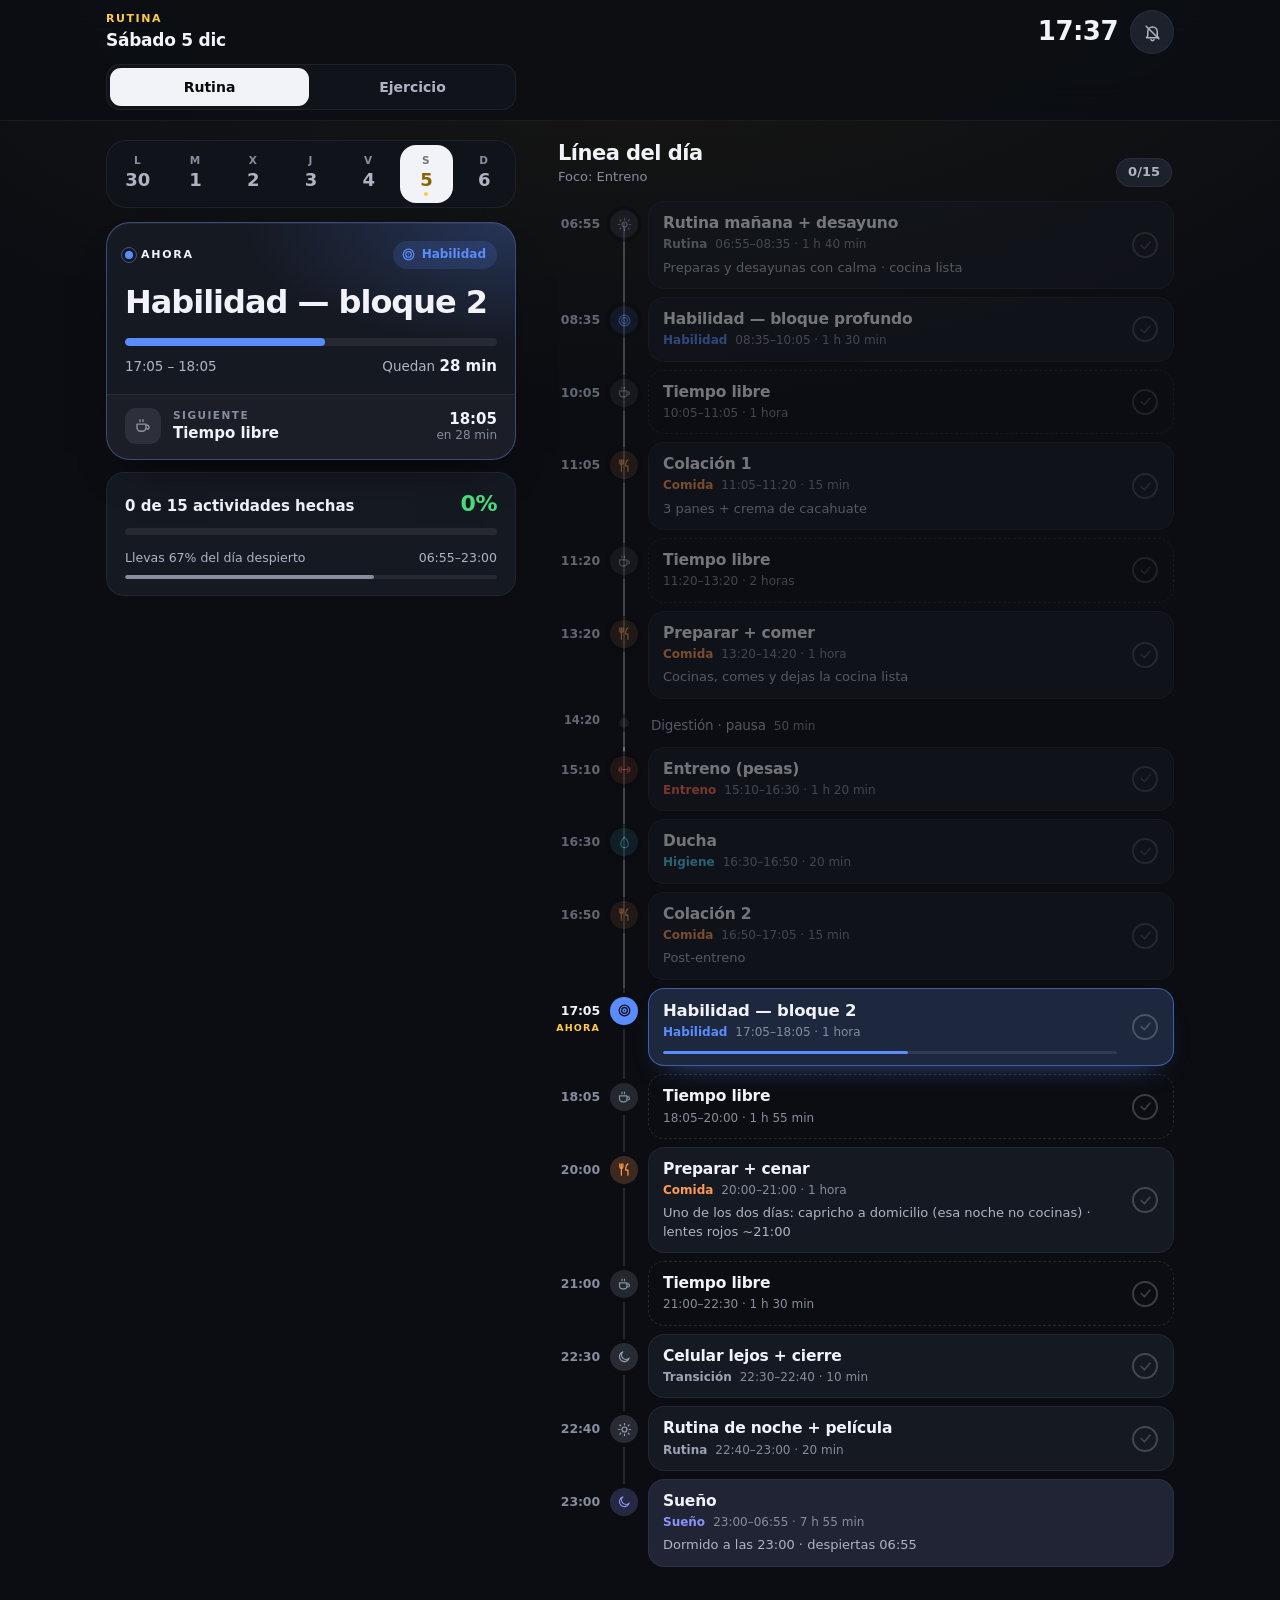
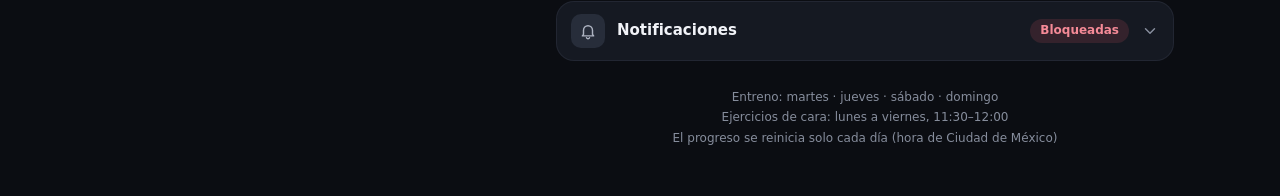
==== commit a564398a: "Agrega sección Ejercicio y actualiza la rutina Nueva pestaña Ejercicio; fisio cambiada por Ejercicio" ====
--- a/index.html
+++ b/index.html
@@ -6,7 +6,7 @@
 <title>Rutina de JP</title>
 <meta name="description" content="Rutina diaria de JP">
 <link rel="manifest" href="manifest.json">
-<meta name="theme-color" content="#0A0A0B">
+<meta name="theme-color" content="#0B0D12">
 <meta name="color-scheme" content="dark">
 <meta name="apple-mobile-web-app-capable" content="yes">
 <meta name="mobile-web-app-capable" content="yes">
@@ -16,6 +16,7 @@
 <link rel="icon" type="image/png" sizes="192x192" href="icon-192.png">
 <link rel="apple-touch-icon" href="icon-180.png">
 <link rel="stylesheet" href="styles.css">
+<link rel="stylesheet" href="ejercicio.css">
 </head>
 <body>
 
@@ -28,6 +29,12 @@
     <div class="clock num" id="reloj" aria-label="Hora en Ciudad de México">--:--</div>
     <button class="bell" id="avBell" type="button" aria-label="Notificaciones" aria-controls="panelAvisos"></button>
   </div>
+  <nav class="vistas" aria-label="Secciones">
+    <div class="vistas-in" role="tablist">
+      <button class="vista" type="button" role="tab" data-vista="rutina" aria-selected="true">Rutina</button>
+      <button class="vista" type="button" role="tab" data-vista="ejercicio" aria-selected="false" aria-controls="ejercicio" tabindex="-1">Ejercicio</button>
+    </div>
+  </nav>
 </header>
 
 <main class="wrap">
@@ -84,34 +91,6 @@
     </div>
     <ol class="line" id="linea"></ol>
 
-    <details class="panel">
-      <summary>
-        <span class="ic"><svg viewBox="0 0 24 24" aria-hidden="true"><path d="M12 3v4M12 17v4M5 12H3M21 12h-2"/><circle cx="12" cy="12" r="5"/></svg></span>
-        <span class="grow">Anclas y contingencias</span>
-        <span class="cr"><svg viewBox="0 0 24 24" aria-hidden="true"><path d="M6 9l6 6 6-6"/></svg></span>
-      </summary>
-      <div class="in">
-        <h4>Anclas duras</h4>
-        <ul id="anclas"></ul>
-        <h4>Si algo sale mal</h4>
-        <ul>
-          <li><b>Vas 30 min tarde:</b> recorta tiempo libre; nunca el bloque profundo ni las tareas.</li>
-          <li><b>Si algo se alarga:</b> usa primero el margen que haya, después tiempo libre; nunca sacrifiques comida ni sueño.</li>
-          <li><b>Pierdes 1 hora:</b> salva clases, fisio, comidas, tareas y 60 min de habilidad, en ese orden.</li>
-          <li><b>La fisio cae a otra hora:</b> sigue siendo dentro de la ventana; lo que sobre de la ventana es margen. No muevas la comida ni las tareas.</li>
-          <li><b>Las tareas no caben:</b> lo pendiente pasa al siguiente bloque de tareas, nunca al de habilidad.</li>
-          <li><b>Muy cansado:</b> anclas + comidas + 1 bloque corto. El entreno se salta, la fisio no. El reset de casa baja a 10 min (platos y basura), pero no se salta.</li>
-        </ul>
-        <h4>Fin de semana</h4>
-        <ul>
-          <li><b>Sábado más relajado:</b> deja solo el bloque profundo de la mañana (60–90 min) y quita el bloque 2.</li>
-          <li>Uno de los dos días del finde, capricho a domicilio: esa noche no cocinas.</li>
-          <li>Sábado: limpieza + lavandería. Domingo: súper y plan de comidas de la semana.</li>
-        </ul>
-        <div class="legend" id="leyenda"></div>
-      </div>
-    </details>
-
     <details class="panel" id="panelAvisos">
       <summary>
         <span class="ic" id="avIc"></span>
@@ -139,16 +118,20 @@
 
     <p class="foot">
       Entreno: martes · jueves · sábado · domingo<br>
-      Fisio: lunes a viernes, hora variable <span id="footFisio"></span><br>
+      Ejercicios de cara: lunes a viernes, <span id="footCara"></span><br>
       El progreso se reinicia solo cada día (hora de Ciudad de México)
     </p>
   </div>
 
 </main>
 
+<main class="ej" id="ejercicio" role="tabpanel" aria-label="Ejercicio" hidden></main>
+
 <script src="rutina.js"></script>
 <script src="app.js"></script>
 <script src="push-config.js"></script>
 <script src="avisos.js"></script>
+<script src="ejercicio-datos.js"></script>
+<script src="ejercicio.js"></script>
 </body>
 </html>
--- a/styles.css
+++ b/styles.css
@@ -1,29 +1,30 @@
 /* ============================================================
    Rutina de JP — estilos
-   Tinta cálida + naranja (el del icono). Mobile-first (iPhone).
+   Azul medianoche + dorado. Mobile-first (iPhone).
    ============================================================ */
 
 :root {
   color-scheme: dark;
 
-  --bg:        #0A0A0B;
-  --bg-2:      #101012;
-  --surface:   #151517;
-  --surface-2: #1C1C1F;
-  --surface-3: #26262A;
-  --line:      rgba(255, 255, 255, .07);
-  --line-2:    rgba(255, 255, 255, .13);
-
-  --text:   #F5F4F0;
-  --text-2: #B3B1AB;
-  --text-3: #8C8A85;
-
-  --accent:      #FF7A2F;
-  --accent-2:    #FFA46B;
-  --accent-soft: rgba(255, 122, 47, .13);
-
-  --ok:     #3DD68C;
-  --ok-ink: #04220F;
+  --bg:        #0B0D12;
+  --bg-2:      #10131A;
+  --surface:   #151922;
+  --surface-2: #1C212C;
+  --surface-3: #272D3A;
+  --line:      rgba(200, 215, 255, .07);
+  --line-2:    rgba(200, 215, 255, .13);
+
+  --text:   #F1F3F8;
+  --text-2: #AEB4C2;
+  --text-3: #868D9C;
+
+  --accent:      #FFCB45;
+  --accent-2:    #FFDD85;
+  --accent-soft: rgba(255, 203, 69, .13);
+  --accent-ink:  #8A6200;   /* acento sobre fondo claro */
+
+  --ok:     #4ADE80;
+  --ok-ink: #052E14;
   --warn:   #F0A33A;
 
   --r-xl: 24px;
@@ -46,7 +47,7 @@
 body {
   font-family: var(--sans);
   background:
-    radial-gradient(120% 50% at 50% -8%, rgba(255, 122, 47, .07), transparent 62%),
+    radial-gradient(120% 50% at 50% -8%, rgba(255, 203, 69, .07), transparent 62%),
     var(--bg);
   background-repeat: no-repeat;
   color: var(--text);
@@ -75,7 +76,7 @@
 /* ---------------- encabezado ---------------- */
 .top {
   position: sticky; top: 0; z-index: 40;
-  background: rgba(10, 10, 11, .78);
+  background: rgba(11, 13, 18, .78);
   backdrop-filter: saturate(170%) blur(20px);
   -webkit-backdrop-filter: saturate(170%) blur(20px);
   border-bottom: 1px solid var(--line);
@@ -132,15 +133,15 @@
 .day.hoy .n { color: var(--accent); }
 .day.hoy .dot { background: var(--accent); }
 .day[aria-selected="true"] { background: var(--text); }
-.day[aria-selected="true"] .l { color: rgba(10, 10, 11, .55); }
-.day[aria-selected="true"] .n { color: #0A0A0B; }
-.day[aria-selected="true"].hoy .n { color: #C24A0C; }
+.day[aria-selected="true"] .l { color: rgba(11, 13, 18, .55); }
+.day[aria-selected="true"] .n { color: var(--bg); }
+.day[aria-selected="true"].hoy .n { color: var(--accent-ink); }
 .day:active { transform: scale(.94); }
 
 .back {
   display: none; align-items: center; justify-content: center; gap: 6px;
   margin: 10px auto 0; min-height: 44px; padding: 0 18px 0 12px; cursor: pointer;
-  border-radius: 999px; border: 1px solid rgba(255, 122, 47, .32);
+  border-radius: 999px; border: 1px solid rgba(255, 203, 69, .32);
   background: var(--accent-soft); color: var(--accent-2);
   font-size: 14px; font-weight: 600;
 }
@@ -345,7 +346,7 @@
 .row.ventana.abierta .node .dot { box-shadow: 0 0 0 4px var(--bg), 0 0 0 5.5px var(--cat); }
 
 .row.k-sueno .item {
-  background: #14152A;
+  background: #181B33;
   background: color-mix(in srgb, var(--cat) 9%, var(--surface));
 }
 
@@ -434,10 +435,6 @@
   width: 5px; height: 5px; border-radius: 50%; background: var(--text-3);
 }
 .panel li b { color: var(--text); font-weight: 600; }
-
-.legend { display: flex; flex-wrap: wrap; gap: 10px 16px; margin-top: 20px; }
-.legend span { display: flex; align-items: center; gap: 7px; font-size: 12.5px; color: var(--text-2); }
-.legend i { width: 10px; height: 10px; border-radius: 50%; flex: none; }
 
 /* ---------------- notificaciones ---------------- */
 .pill {
@@ -474,7 +471,7 @@
 }
 .btn:active { transform: scale(.97); }
 .btn:disabled { opacity: .45; cursor: default; transform: none; }
-.btn.primary { flex: 1; background: var(--accent); color: #1B0B02; }
+.btn.primary { flex: 1; background: var(--accent); color: #1F1600; }
 .btn.primary.off { background: var(--surface-3); color: var(--text); }
 .btn.ghost { background: transparent; border-color: var(--line-2); color: var(--text); }
 .av-nota { font-size: 12.5px; color: var(--text-3); margin-top: 12px; line-height: 1.5; }
--- a/ejercicio.css
+++ b/ejercicio.css
@@ -0,0 +1,157 @@
+/* ============================================================
+   EJERCICIO — estilos (aparte de styles.css)
+   Reutiliza las variables de color de la Rutina, nada más.
+   ============================================================ */
+
+/* cada sección se oculta entera; la Rutina no se repinta */
+main.wrap[hidden], .ej[hidden] { display: none !important; }
+
+/* paleta de Ejercicio: misma base oscura, acento verde azulado y
+   superficies un poco más frías (solo cuando Ejercicio está a la vista) */
+.v-ej {
+  --accent:      #2EC4B6;
+  --accent-2:    #72DDD2;
+  --accent-soft: rgba(46, 196, 182, .13);
+  --bg-2:        #0E1316;
+  --surface:     #131A1E;
+  --surface-2:   #1A2227;
+  --surface-3:   #243036;
+  --line:        rgba(200, 245, 240, .07);
+}
+.v-ej body {
+  background:
+    radial-gradient(120% 50% at 50% -8%, rgba(46, 196, 182, .09), transparent 62%),
+    var(--bg);
+  background-repeat: no-repeat;
+}
+
+/* en Ejercicio no aplican el día de la Rutina ni la campana de avisos */
+.v-ej #focoDia { display: none; }
+.v-ej #avBell { visibility: hidden; pointer-events: none; }
+
+/* ---------------- pestañas Rutina / Ejercicio ---------------- */
+.vistas {
+  max-width: 560px; margin: 0 auto;
+  padding: 0 var(--gut-r) 10px var(--gut);
+}
+.vistas-in {
+  display: grid; grid-template-columns: 1fr 1fr; gap: 4px; padding: 3px;
+  background: var(--bg-2); border: 1px solid var(--line); border-radius: 14px;
+}
+.vista {
+  appearance: none; border: 0; background: transparent; cursor: pointer;
+  min-height: 38px; border-radius: 11px;
+  font-size: 14px; font-weight: 650; color: var(--text-2);
+  transition: background .22s var(--ease), color .22s, transform .15s var(--ease);
+}
+.vista[aria-selected="true"] { background: var(--text); color: #0A0A0B; }
+.vista:active { transform: scale(.97); }
+
+/* ---------------- contenedor ---------------- */
+.ej {
+  max-width: 560px; margin: 0 auto;
+  padding: 0 var(--gut-r) calc(48px + env(safe-area-inset-bottom)) var(--gut);
+}
+
+/* ---------------- selector de día ---------------- */
+.ej-dias {
+  display: grid; grid-template-columns: repeat(4, minmax(0, 1fr)); gap: 4px;
+  margin-top: 16px; padding: 4px;
+  background: var(--bg-2); border: 1px solid var(--line); border-radius: 20px;
+}
+.ej-dia {
+  appearance: none; border: 0; background: transparent; cursor: pointer;
+  border-radius: 16px; min-height: 60px; padding: 8px 4px 6px;
+  display: flex; flex-direction: column; align-items: center; justify-content: center; gap: 2px;
+  transition: background .22s var(--ease), color .22s, transform .15s var(--ease);
+}
+.ej-dia .l { font-family: var(--round); font-size: 16px; font-weight: 700; color: var(--text); line-height: 1.15; }
+.ej-dia .f {
+  max-width: 100%; font-size: 10.5px; font-weight: 600; color: var(--text-3); line-height: 1.2;
+  white-space: nowrap; overflow: hidden; text-overflow: ellipsis;
+}
+.ej-dia .dot { width: 4px; height: 4px; border-radius: 50%; background: transparent; margin-top: 1px; }
+.ej-dia.hoy .l { color: var(--accent); }
+.ej-dia.hoy .dot { background: var(--accent); }
+.ej-dia[aria-selected="true"] { background: var(--text); }
+.ej-dia[aria-selected="true"] .l { color: #0A0A0B; }
+.ej-dia[aria-selected="true"] .f { color: rgba(10, 10, 11, .6); }
+.ej-dia[aria-selected="true"].hoy .l { color: #0E7C72; }
+.ej-dia:active { transform: scale(.95); }
+
+/* ---------------- encabezado del día ---------------- */
+.ej-head {
+  display: flex; align-items: flex-end; justify-content: space-between; gap: 12px;
+  margin: 26px 2px 14px;
+}
+.ej-head h2 { font-size: 21px; font-weight: 720; letter-spacing: -.025em; line-height: 1.2; }
+.ej-foco { font-size: 13px; color: var(--text-3); margin-top: 2px; }
+.ej-c {
+  flex: none; font-family: var(--round); font-size: 13px; font-weight: 600; color: var(--text-2);
+  background: var(--surface-2); border: 1px solid var(--line); padding: 4px 11px; border-radius: 99px;
+}
+
+/* ---------------- lista de ejercicios ---------------- */
+.ej-lista { list-style: none; display: grid; gap: 10px; }
+.ej-it {
+  display: grid; grid-template-columns: 28px minmax(0, 1fr); column-gap: 12px;
+  padding: 15px 16px 16px 14px; border-radius: var(--r-lg);
+  background: var(--surface); border: 1px solid var(--line);
+}
+.ej-num {
+  width: 28px; height: 28px; border-radius: 50%; margin-top: 1px;
+  display: grid; place-items: center;
+  font-family: var(--round); font-size: 13.5px; font-weight: 700;
+  color: var(--accent); background: var(--accent-soft);
+}
+.ej-body { min-width: 0; }
+.ej-n { font-size: 16.5px; font-weight: 650; letter-spacing: -.015em; line-height: 1.3; overflow-wrap: anywhere; padding-top: 3px; }
+
+.ej-stats { display: grid; grid-template-columns: 76px minmax(0, 1fr); gap: 6px; margin-top: 12px; }
+.ej-st {
+  padding: 8px 11px 9px; border-radius: 12px;
+  background: var(--bg-2); border: 1px solid var(--line);
+}
+.ej-st b {
+  display: block; font-family: var(--round); font-size: 21px; font-weight: 720;
+  letter-spacing: -.02em; line-height: 1.15; color: var(--text);
+}
+.ej-st span { display: block; font-size: 11.5px; font-weight: 600; color: var(--text-3); margin-top: 1px; }
+
+.ej-desc {
+  display: flex; align-items: flex-start; gap: 7px; margin-top: 10px;
+  font-size: 13.5px; color: var(--text-2); line-height: 1.4;
+}
+.ej-desc svg { flex: none; width: 16px; height: 16px; margin-top: 1px; color: var(--text-3); }
+.ej-desc b { color: var(--text); font-weight: 600; }
+
+.ej-tope { margin-top: 12px; padding-top: 11px; border-top: 1px solid var(--line); }
+.ej-tope .lab {
+  display: flex; align-items: center; gap: 5px;
+  font-size: 10.5px; font-weight: 750; letter-spacing: .12em; text-transform: uppercase; color: var(--accent-2);
+}
+.ej-tope .lab svg { width: 13px; height: 13px; stroke-width: 2.4; }
+.ej-tope p { font-size: 13.5px; color: var(--text-2); line-height: 1.5; margin-top: 5px; }
+
+/* ---------------- tablet / escritorio ---------------- */
+@media (min-width: 720px) {
+  .ej, .vistas { max-width: 640px; }
+}
+
+@media (hover: hover) {
+  .vista:not([aria-selected="true"]):hover { color: var(--text); background: var(--surface-2); }
+  .ej-dia:not([aria-selected="true"]):hover { background: var(--surface-2); }
+}
+
+@media (min-width: 980px) {
+  .ej, .vistas { max-width: 1100px; }
+  .vistas-in { max-width: 410px; }
+  .ej {
+    display: grid; grid-template-columns: minmax(360px, 410px) minmax(0, 1fr);
+    column-gap: 40px; align-items: start;
+  }
+  .ej-dias { position: sticky; top: calc(140px + env(safe-area-inset-top)); }
+  .ej-head { margin-top: 20px; }
+  /* el encabezado ahora incluye las pestañas: la columna fija de la Rutina baja lo mismo */
+  .side { top: calc(124px + env(safe-area-inset-top)); }
+}
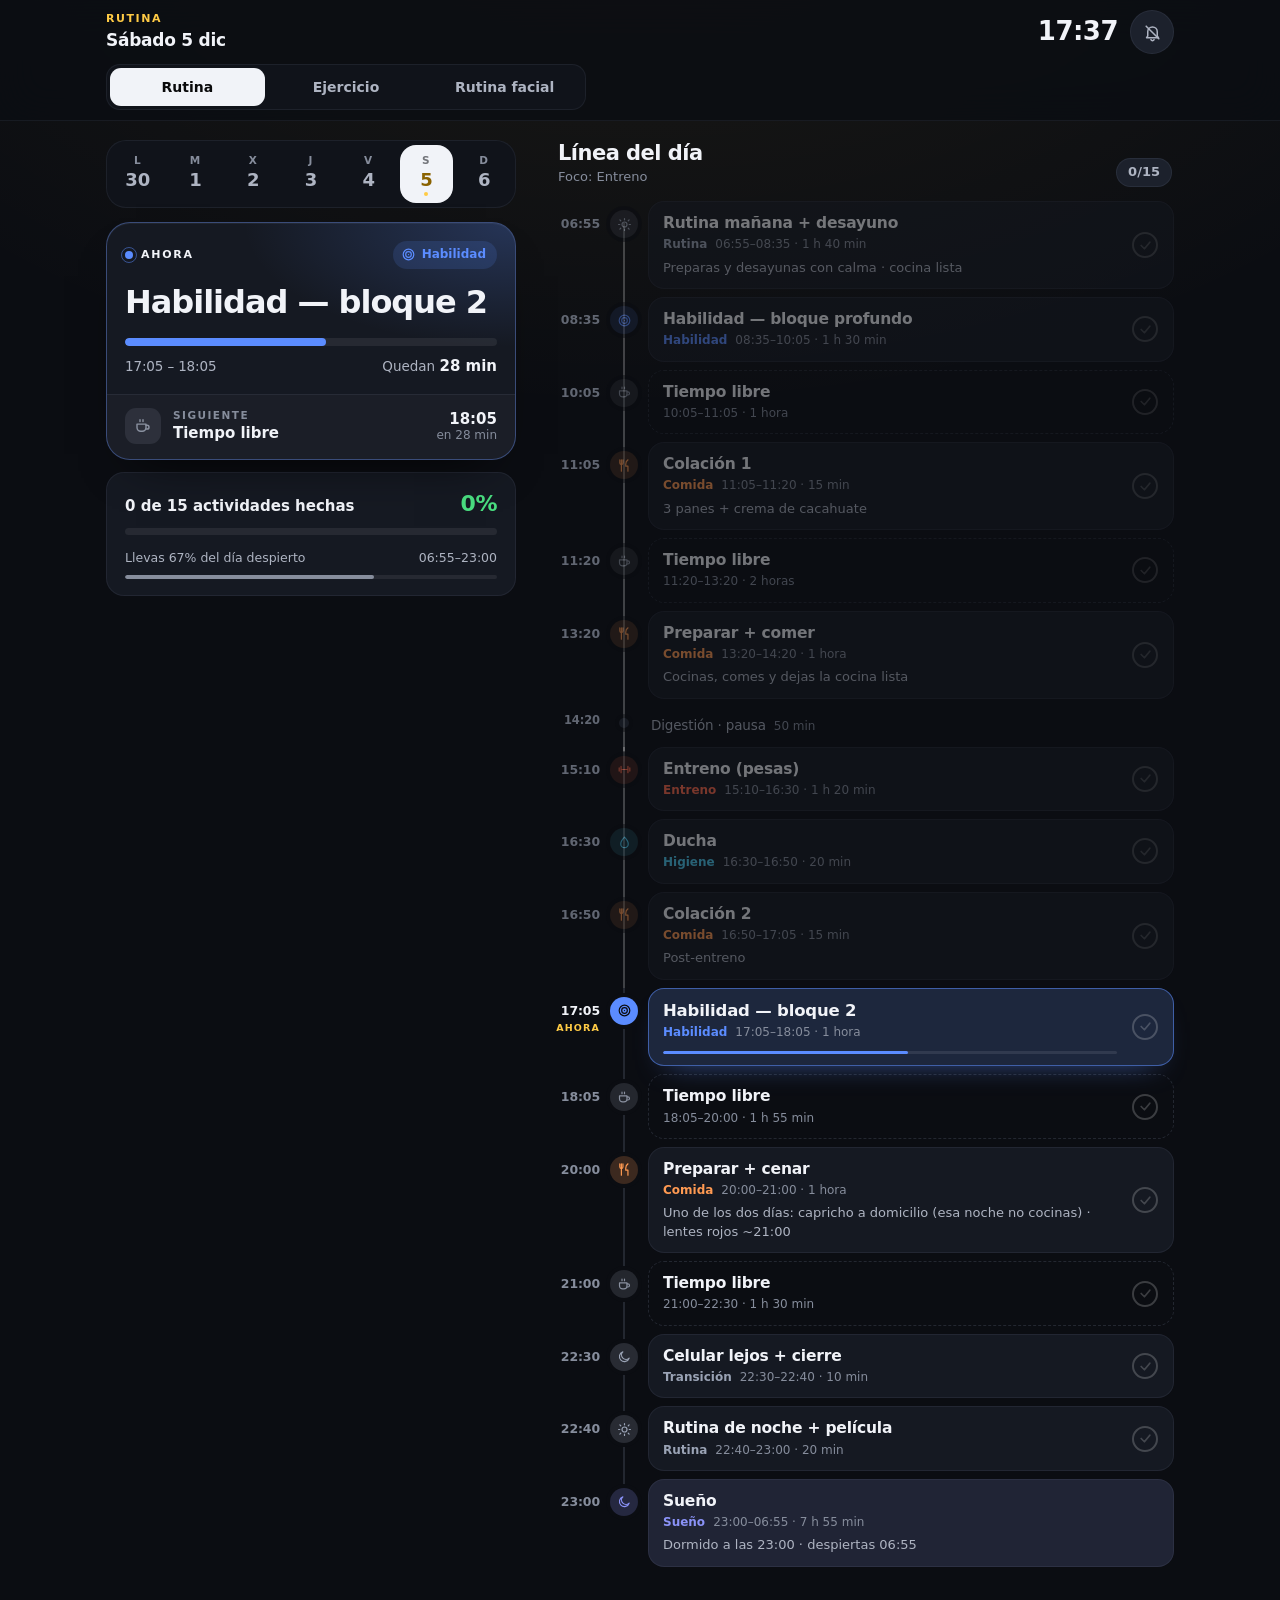
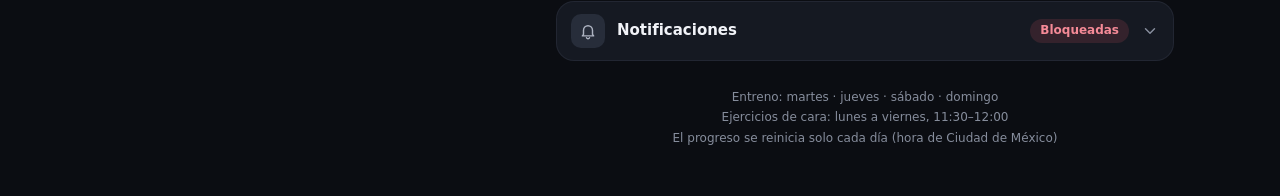
==== commit cdc927df: "Agrega la pestaña Rutina facial Guía de consulta de la rutina facial propuesta en el PDF, con bloque" ====
--- a/index.html
+++ b/index.html
@@ -17,6 +17,7 @@
 <link rel="apple-touch-icon" href="icon-180.png">
 <link rel="stylesheet" href="styles.css">
 <link rel="stylesheet" href="ejercicio.css">
+<link rel="stylesheet" href="facial.css">
 </head>
 <body>
 
@@ -33,6 +34,7 @@
     <div class="vistas-in" role="tablist">
       <button class="vista" type="button" role="tab" data-vista="rutina" aria-selected="true">Rutina</button>
       <button class="vista" type="button" role="tab" data-vista="ejercicio" aria-selected="false" aria-controls="ejercicio" tabindex="-1">Ejercicio</button>
+      <button class="vista" type="button" role="tab" data-vista="facial" aria-selected="false" aria-controls="facial" tabindex="-1">Rutina facial</button>
     </div>
   </nav>
 </header>
@@ -127,11 +129,16 @@
 
 <main class="ej" id="ejercicio" role="tabpanel" aria-label="Ejercicio" hidden></main>
 
+<main class="fa" id="facial" role="tabpanel" aria-label="Rutina facial" hidden></main>
+
 <script src="rutina.js"></script>
 <script src="app.js"></script>
 <script src="push-config.js"></script>
 <script src="avisos.js"></script>
 <script src="ejercicio-datos.js"></script>
 <script src="ejercicio.js"></script>
+<script src="facial-datos.js"></script>
+<script src="facial.js"></script>
+<script src="vistas.js"></script>
 </body>
 </html>
--- a/ejercicio.css
+++ b/ejercicio.css
@@ -35,13 +35,13 @@
   padding: 0 var(--gut-r) 10px var(--gut);
 }
 .vistas-in {
-  display: grid; grid-template-columns: 1fr 1fr; gap: 4px; padding: 3px;
+  display: grid; grid-auto-flow: column; grid-auto-columns: minmax(0, 1fr); gap: 4px; padding: 3px;
   background: var(--bg-2); border: 1px solid var(--line); border-radius: 14px;
 }
 .vista {
   appearance: none; border: 0; background: transparent; cursor: pointer;
-  min-height: 38px; border-radius: 11px;
-  font-size: 14px; font-weight: 650; color: var(--text-2);
+  min-height: 38px; border-radius: 11px; padding: 0 4px;
+  font-size: 14px; font-weight: 650; color: var(--text-2); white-space: nowrap;
   transition: background .22s var(--ease), color .22s, transform .15s var(--ease);
 }
 .vista[aria-selected="true"] { background: var(--text); color: #0A0A0B; }
@@ -145,7 +145,7 @@
 
 @media (min-width: 980px) {
   .ej, .vistas { max-width: 1100px; }
-  .vistas-in { max-width: 410px; }
+  .vistas-in { max-width: 480px; }
   .ej {
     display: grid; grid-template-columns: minmax(360px, 410px) minmax(0, 1fr);
     column-gap: 40px; align-items: start;
--- a/facial.css
+++ b/facial.css
@@ -0,0 +1,203 @@
+/* ============================================================
+   RUTINA FACIAL — estilos (aparte de styles.css y ejercicio.css)
+   ============================================================ */
+
+.fa[hidden] { display: none !important; }
+
+/* paleta: misma base oscura con acento verde menta (el color de
+   «Cara» en la Rutina), solo cuando esta pestaña está a la vista */
+.v-fa {
+  --accent:      #4ADE80;
+  --accent-2:    #86EFAC;
+  --accent-soft: rgba(74, 222, 128, .12);
+  --bg-2:        #0E1411;
+  --surface:     #131A16;
+  --surface-2:   #1A231E;
+  --surface-3:   #243029;
+  --line:        rgba(200, 255, 220, .07);
+  --ref:         #F2B35B;
+  --ref-soft:    rgba(242, 179, 91, .12);
+  --alto:        #FF8A7A;
+  --alto-soft:   rgba(255, 138, 122, .09);
+}
+.v-fa body {
+  background:
+    radial-gradient(120% 50% at 50% -8%, rgba(74, 222, 128, .08), transparent 62%),
+    var(--bg);
+  background-repeat: no-repeat;
+}
+.v-fa #focoDia { display: none; }
+.v-fa #avBell { visibility: hidden; pointer-events: none; }
+
+/* ---------------- contenedor ---------------- */
+.fa {
+  max-width: 560px; margin: 0 auto;
+  padding: 0 var(--gut-r) calc(48px + env(safe-area-inset-bottom)) var(--gut);
+}
+
+/* ---------------- introducción ---------------- */
+.fa-intro {
+  margin-top: 16px; padding: 16px 16px 14px;
+  border-radius: var(--r-lg); background: var(--surface); border: 1px solid var(--line);
+}
+.fa-estado {
+  display: inline-block; font-size: 10.5px; font-weight: 750; letter-spacing: .1em; text-transform: uppercase;
+  color: var(--accent-2); background: var(--accent-soft); padding: 4px 9px; border-radius: 99px;
+}
+.fa-intro h2 { font-size: 21px; font-weight: 720; letter-spacing: -.025em; margin-top: 10px; }
+.fa-intro > p { font-size: 13.5px; color: var(--text-2); line-height: 1.5; margin-top: 4px; }
+.fa-cifras { display: grid; grid-template-columns: 1fr 1fr; gap: 6px; margin-top: 12px; }
+.fa-cifras div { padding: 8px 11px 9px; border-radius: 12px; background: var(--bg-2); border: 1px solid var(--line); }
+.fa-cifras b { display: block; font-family: var(--round); font-size: 19px; font-weight: 720; letter-spacing: -.02em; }
+.fa-cifras span { display: block; font-size: 11.5px; font-weight: 600; color: var(--text-3); margin-top: 1px; line-height: 1.3; }
+.fa-intro .fa-nota { font-size: 13px; color: var(--text-2); margin-top: 10px; }
+.fa-ley { display: flex; align-items: center; gap: 8px; margin-top: 8px; font-size: 12.5px; color: var(--text-3); }
+.fa-ley:first-of-type { margin-top: 12px; }
+
+.fa-tag {
+  flex: none; display: inline-block; font-size: 10.5px; font-weight: 700; letter-spacing: .02em;
+  color: var(--accent-2); background: var(--accent-soft);
+  padding: 3px 8px; border-radius: 99px; line-height: 1.3;
+}
+.fa-tag.ref { color: var(--ref); background: var(--ref-soft); }
+
+/* ---------------- selector de bloque ---------------- */
+.fa-bloques {
+  display: grid; grid-template-columns: repeat(3, minmax(0, 1fr)); gap: 4px;
+  margin-top: 12px; padding: 4px;
+  background: var(--bg-2); border: 1px solid var(--line); border-radius: 20px;
+}
+.fa-bl {
+  appearance: none; border: 0; background: transparent; cursor: pointer;
+  border-radius: 16px; min-height: 54px; padding: 6px 4px;
+  display: flex; flex-direction: column; align-items: center; justify-content: center; gap: 2px;
+  transition: background .22s var(--ease), color .22s, transform .15s var(--ease);
+}
+.fa-bl .l { font-family: var(--round); font-size: 15.5px; font-weight: 700; color: var(--text); line-height: 1.15; }
+.fa-bl .f { font-size: 10.5px; font-weight: 600; color: var(--text-3); }
+.fa-bl[aria-selected="true"] { background: var(--text); }
+.fa-bl[aria-selected="true"] .l { color: #0A0A0B; }
+.fa-bl[aria-selected="true"] .f { color: rgba(10, 10, 11, .6); }
+.fa-bl:active { transform: scale(.95); }
+
+/* ---------------- encabezado del bloque ---------------- */
+.fa-head { margin: 24px 2px 14px; }
+.fa-head h2 { font-size: 21px; font-weight: 720; letter-spacing: -.025em; line-height: 1.2; }
+.fa-meta { font-size: 13px; color: var(--text-2); margin-top: 3px; font-family: var(--round); }
+.fa-bnota { font-size: 13px; color: var(--text-3); line-height: 1.45; margin-top: 6px; }
+
+/* ---------------- tarjetas ---------------- */
+.fa-lista { list-style: none; display: grid; gap: 10px; }
+.fa-it {
+  padding: 15px 16px 16px 14px; border-radius: var(--r-lg);
+  background: var(--surface); border: 1px solid var(--line);
+}
+.fa-it.ref { background: transparent; border: 1px dashed rgba(242, 179, 91, .4); }
+.fa-top { display: grid; grid-template-columns: 30px minmax(0, 1fr); column-gap: 12px; align-items: start; }
+.fa-num {
+  width: 30px; height: 30px; border-radius: 50%;
+  display: grid; place-items: center;
+  font-family: var(--round); font-size: 13px; font-weight: 700;
+  color: var(--accent); background: var(--accent-soft);
+}
+.fa-it.ref .fa-num { color: var(--ref); background: var(--ref-soft); }
+.fa-tt { min-width: 0; display: flex; flex-wrap: wrap; align-items: center; gap: 4px 8px; padding-top: 3px; }
+.fa-n { font-size: 16.5px; font-weight: 650; letter-spacing: -.015em; line-height: 1.3; overflow-wrap: anywhere; }
+
+.fa-aviso {
+  display: flex; gap: 8px; margin-top: 12px; padding: 10px 12px; border-radius: 12px;
+  background: var(--ref-soft); color: var(--text);
+}
+.fa-aviso svg { flex: none; width: 17px; height: 17px; margin-top: 1px; color: var(--ref); }
+.fa-aviso p { font-size: 13.5px; line-height: 1.45; }
+
+.fa-det { margin-top: 10px; }
+.fa-det summary {
+  cursor: pointer; list-style: none; font-size: 13.5px; font-weight: 650; color: var(--text-2);
+  padding: 6px 0; display: flex; align-items: center; gap: 6px;
+}
+.fa-det summary::-webkit-details-marker { display: none; }
+.fa-det summary::before { content: '›'; display: inline-block; font-size: 17px; line-height: 1; transition: transform .2s var(--ease); }
+.fa-det[open] summary::before { transform: rotate(90deg); }
+
+.fa-para { font-size: 13.5px; color: var(--text-2); line-height: 1.45; margin-top: 10px; }
+.fa-stats { display: grid; grid-template-columns: 1fr 1fr; gap: 6px; margin-top: 12px; }
+.fa-st { padding: 8px 11px 9px; border-radius: 12px; background: var(--bg-2); border: 1px solid var(--line); }
+.fa-st b { display: block; font-family: var(--round); font-size: 19px; font-weight: 720; letter-spacing: -.02em; line-height: 1.2; }
+.fa-st span { display: block; font-size: 11.5px; font-weight: 600; color: var(--text-3); margin-top: 1px; line-height: 1.3; }
+
+.fa-desc { display: flex; align-items: flex-start; gap: 7px; margin-top: 10px; font-size: 13.5px; color: var(--text-2); line-height: 1.4; }
+.fa-desc svg, .fa-ver svg { flex: none; width: 16px; height: 16px; margin-top: 1px; color: var(--text-3); }
+.fa-desc b { color: var(--text); font-weight: 600; }
+
+.fa-pos { font-size: 13.5px; color: var(--text-2); line-height: 1.45; margin-top: 10px; }
+.fa-pos b { color: var(--text); font-weight: 650; }
+
+.fa-sub {
+  margin-top: 14px; font-size: 10.5px; font-weight: 750; letter-spacing: .12em; text-transform: uppercase; color: var(--accent-2);
+}
+.fa-it.ref .fa-sub { color: var(--ref); }
+.fa-pasos ol { margin-top: 6px; padding-left: 20px; display: grid; gap: 5px; }
+.fa-pasos li { font-size: 14px; line-height: 1.45; color: var(--text); padding-left: 2px; }
+.fa-pasos li::marker { color: var(--text-3); font-weight: 650; font-family: var(--round); }
+
+.fa-previo { margin-top: 12px; padding: 10px 12px; border-radius: 12px; background: var(--bg-2); border: 1px solid var(--line); }
+.fa-previo .lab { font-size: 12.5px; font-weight: 700; color: var(--text); }
+.fa-previo p { font-size: 13px; color: var(--text-2); line-height: 1.45; margin-top: 3px; }
+
+.fa-esc { list-style: none; display: grid; gap: 4px; margin-top: 6px; }
+.fa-esc li { display: grid; grid-template-columns: 22px minmax(0, 1fr); gap: 8px; align-items: start; }
+.fa-esc span {
+  width: 22px; height: 22px; border-radius: 7px; display: grid; place-items: center;
+  font-family: var(--round); font-size: 12px; font-weight: 700; background: var(--surface-2); color: var(--text-2);
+}
+.fa-esc p { font-size: 13.5px; color: var(--text-2); line-height: 1.4; padding-top: 2px; }
+
+.fa-frases { list-style: none; display: flex; flex-wrap: wrap; gap: 6px; margin-top: 7px; }
+.fa-frases li {
+  font-size: 13px; color: var(--text); padding: 5px 10px; border-radius: 99px;
+  background: var(--surface-2); border: 1px solid var(--line);
+}
+
+.fa-ver { display: flex; gap: 7px; margin-top: 12px; }
+.fa-ver p { font-size: 13.5px; color: var(--text-2); line-height: 1.45; }
+
+.fa-parar {
+  margin-top: 12px; padding: 10px 12px 11px; border-radius: 12px;
+  background: var(--alto-soft); border: 1px solid rgba(255, 138, 122, .2);
+}
+.fa-parar .lab, .fa-card.alto h3 {
+  display: flex; align-items: center; gap: 6px;
+  font-size: 10.5px; font-weight: 750; letter-spacing: .12em; text-transform: uppercase; color: var(--alto);
+}
+.fa-parar svg, .fa-card.alto h3 svg { width: 14px; height: 14px; stroke-width: 2.2; flex: none; }
+.fa-parar ul, .fa-card ul, .fa-card ol { margin-top: 6px; padding-left: 18px; display: grid; gap: 4px; }
+.fa-parar li, .fa-card li { font-size: 13.5px; line-height: 1.45; color: var(--text); }
+
+.fa-cond { font-size: 12.5px; color: var(--text-3); line-height: 1.45; margin-top: 10px; }
+
+/* ---------------- reglas generales ---------------- */
+.fa-reglas { margin-top: 28px; display: grid; gap: 10px; }
+.fa-reglas > h2 { font-size: 18px; font-weight: 720; letter-spacing: -.02em; margin: 0 2px 2px; }
+.fa-card { padding: 13px 15px 14px; border-radius: var(--r-lg); background: var(--surface); border: 1px solid var(--line); }
+.fa-card h3 { font-size: 14.5px; font-weight: 680; letter-spacing: -.01em; }
+.fa-card.alto { background: var(--alto-soft); border-color: rgba(255, 138, 122, .2); }
+.fa-card p { font-size: 13.5px; color: var(--text-2); line-height: 1.5; margin-top: 5px; }
+.fa-card p b { color: var(--text); font-weight: 650; }
+
+/* íconos en línea */
+.fa svg { fill: none; stroke: currentColor; stroke-width: 2; stroke-linecap: round; stroke-linejoin: round; }
+
+/* ---------------- tablet / escritorio ---------------- */
+@media (min-width: 720px) { .fa { max-width: 640px; } }
+
+@media (hover: hover) {
+  .fa-bl:not([aria-selected="true"]):hover { background: var(--surface-2); }
+  .fa-det summary:hover { color: var(--text); }
+}
+
+@media (min-width: 980px) {
+  .fa { max-width: 1100px; display: grid; grid-template-columns: minmax(340px, 400px) minmax(0, 1fr); column-gap: 40px; align-items: start; }
+  .fa-lado { position: sticky; top: calc(140px + env(safe-area-inset-top)); }
+  .fa-head { margin-top: 20px; }
+}
